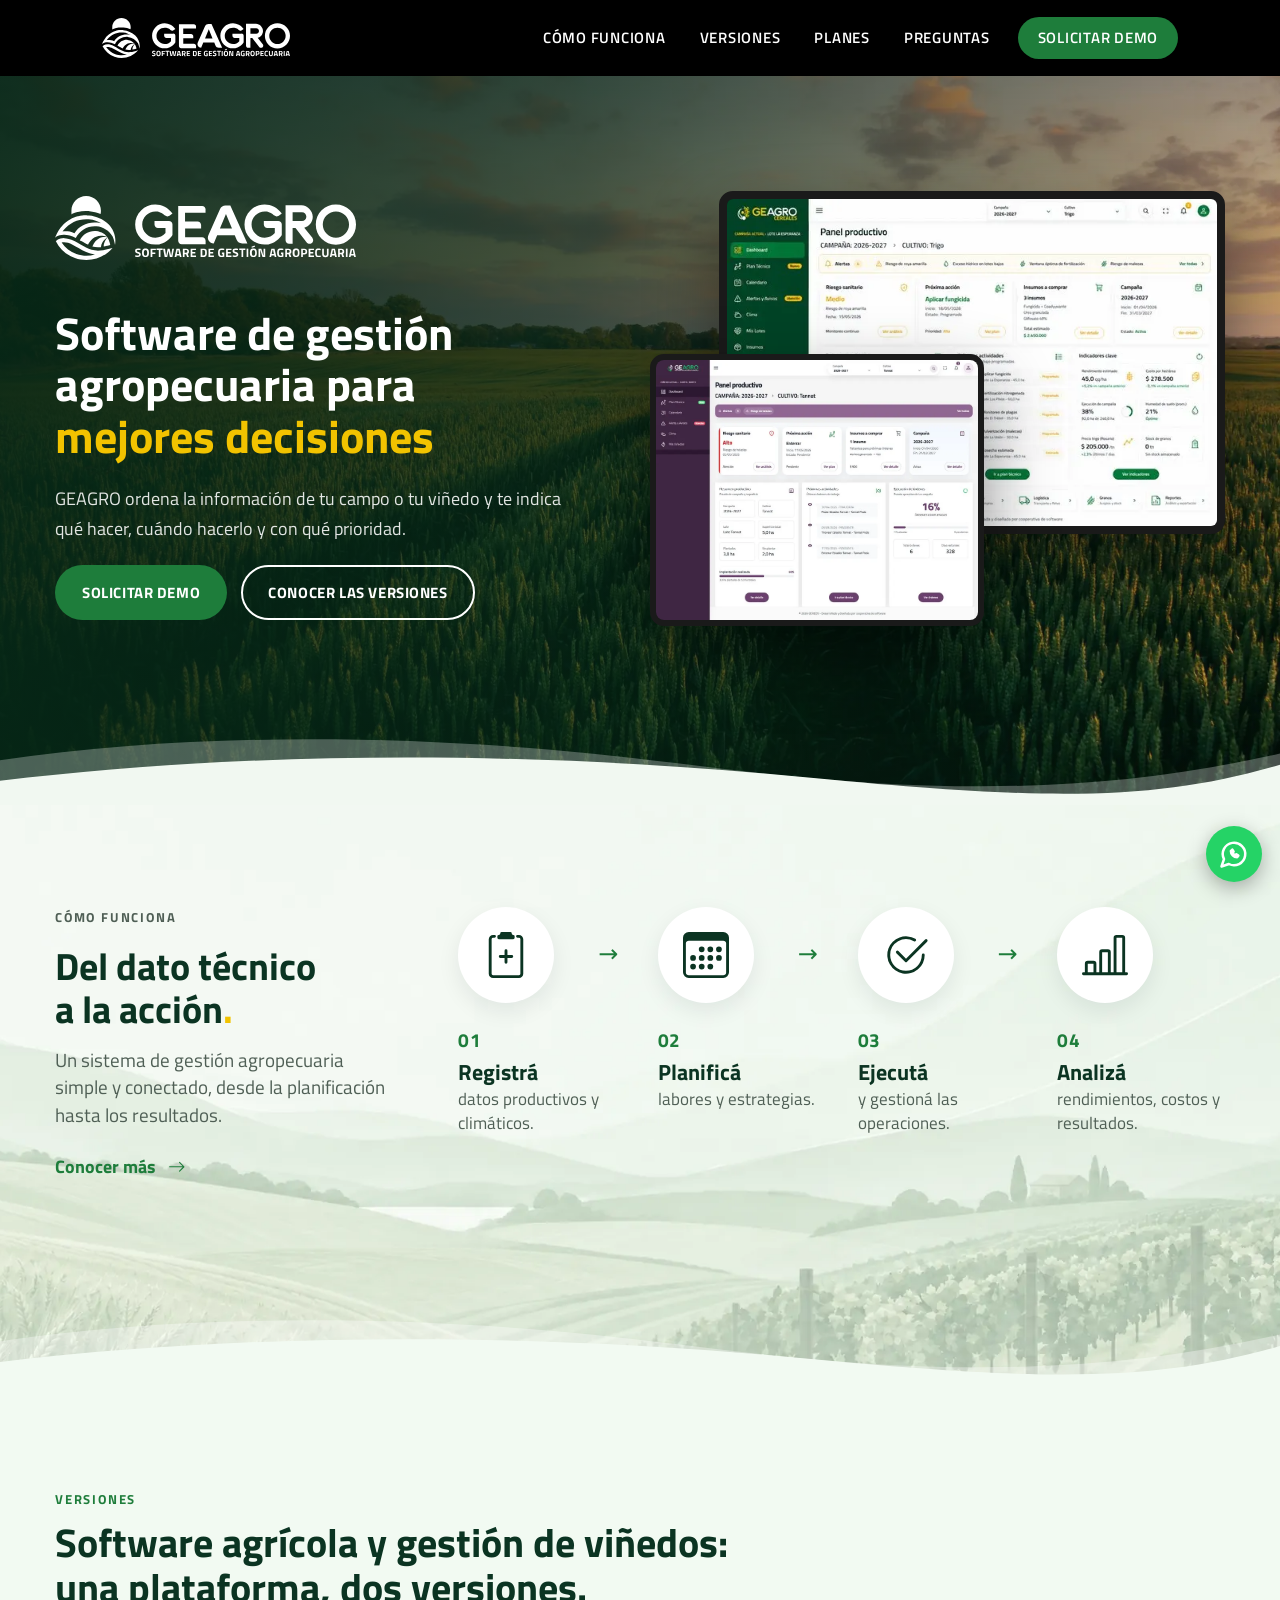
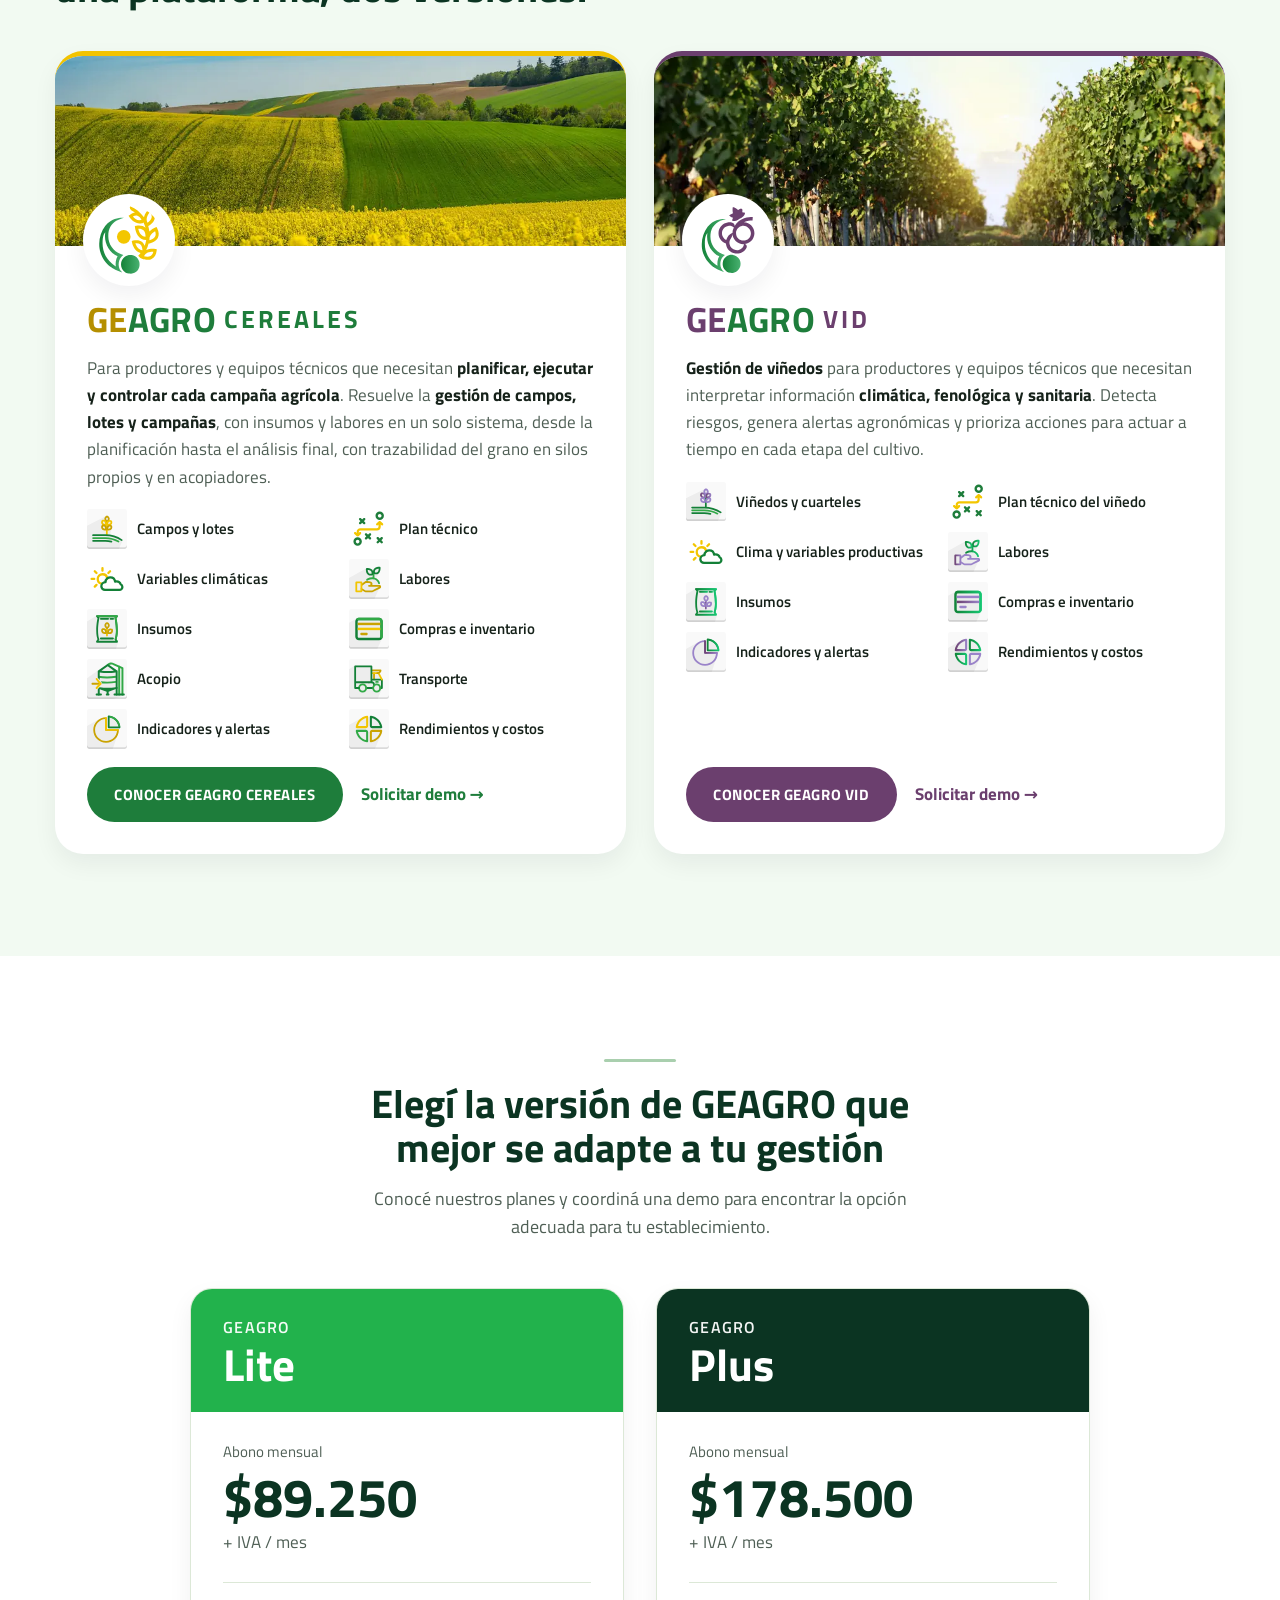
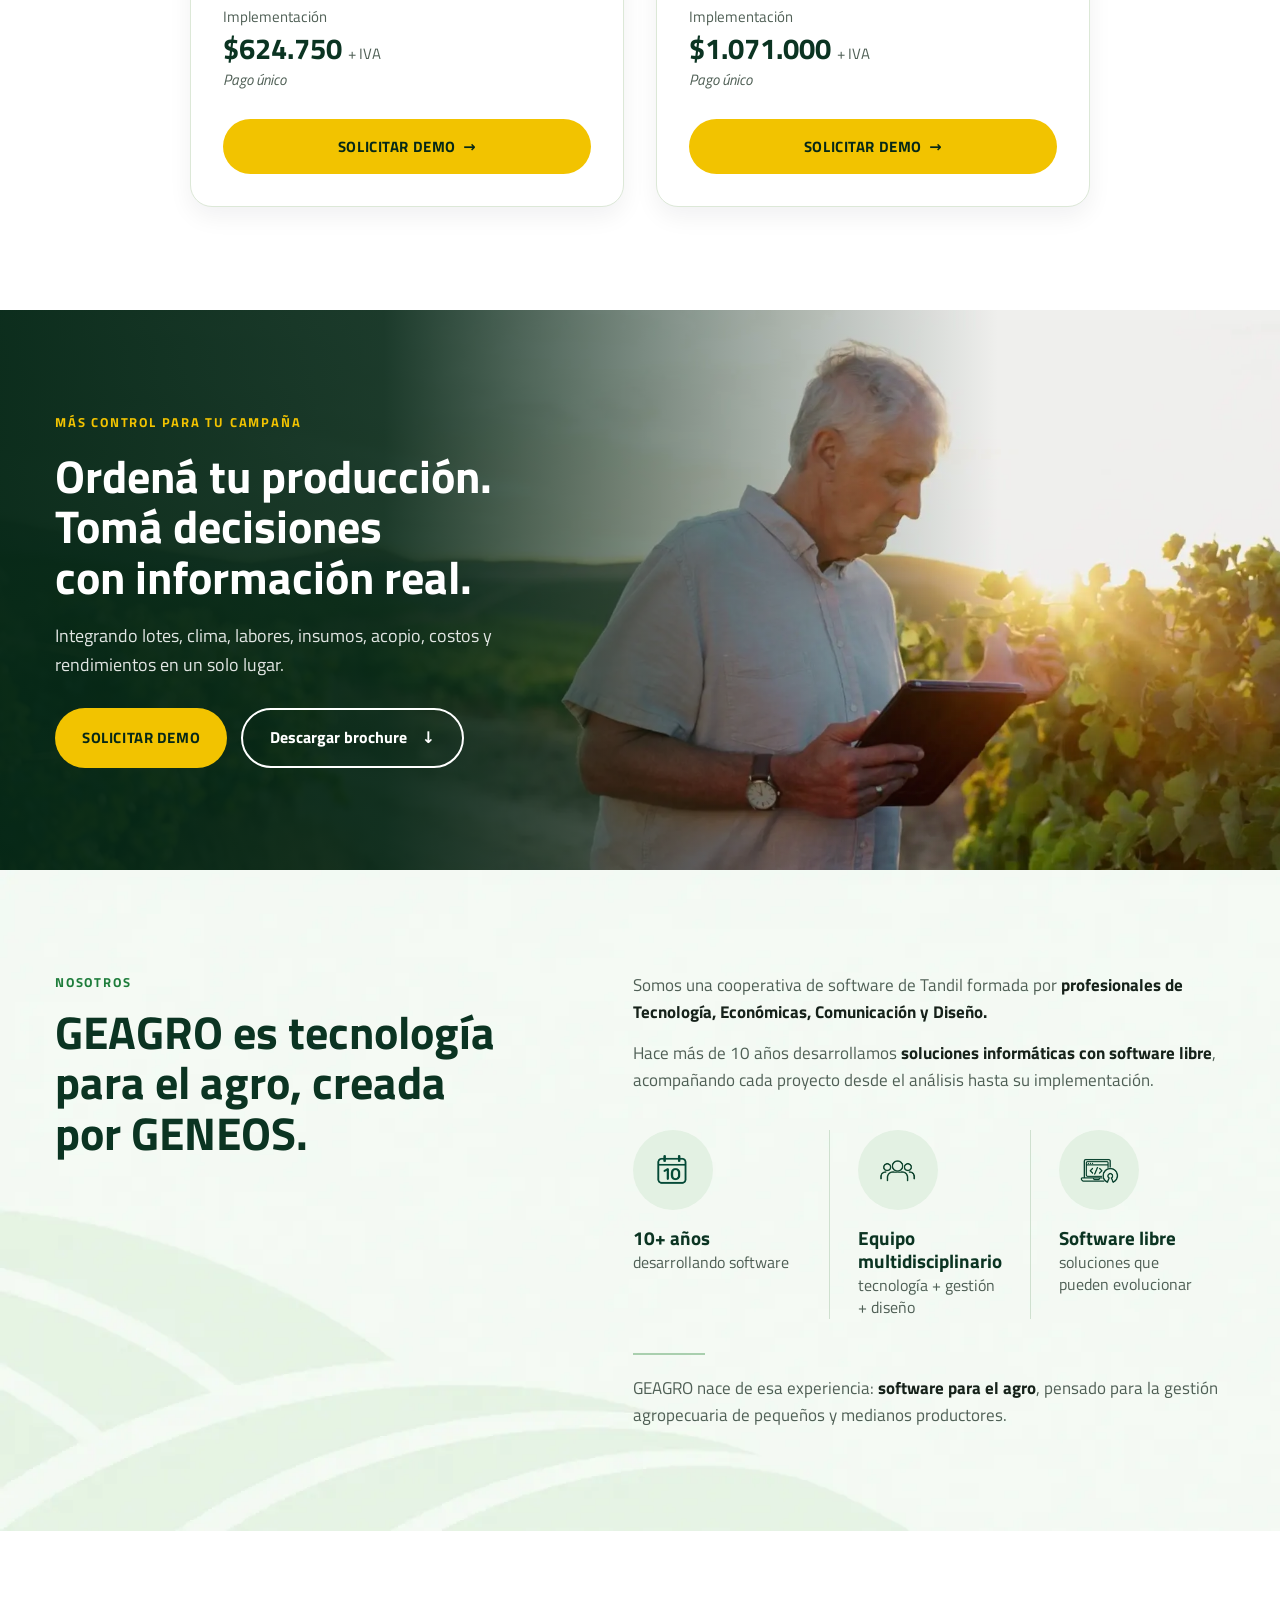
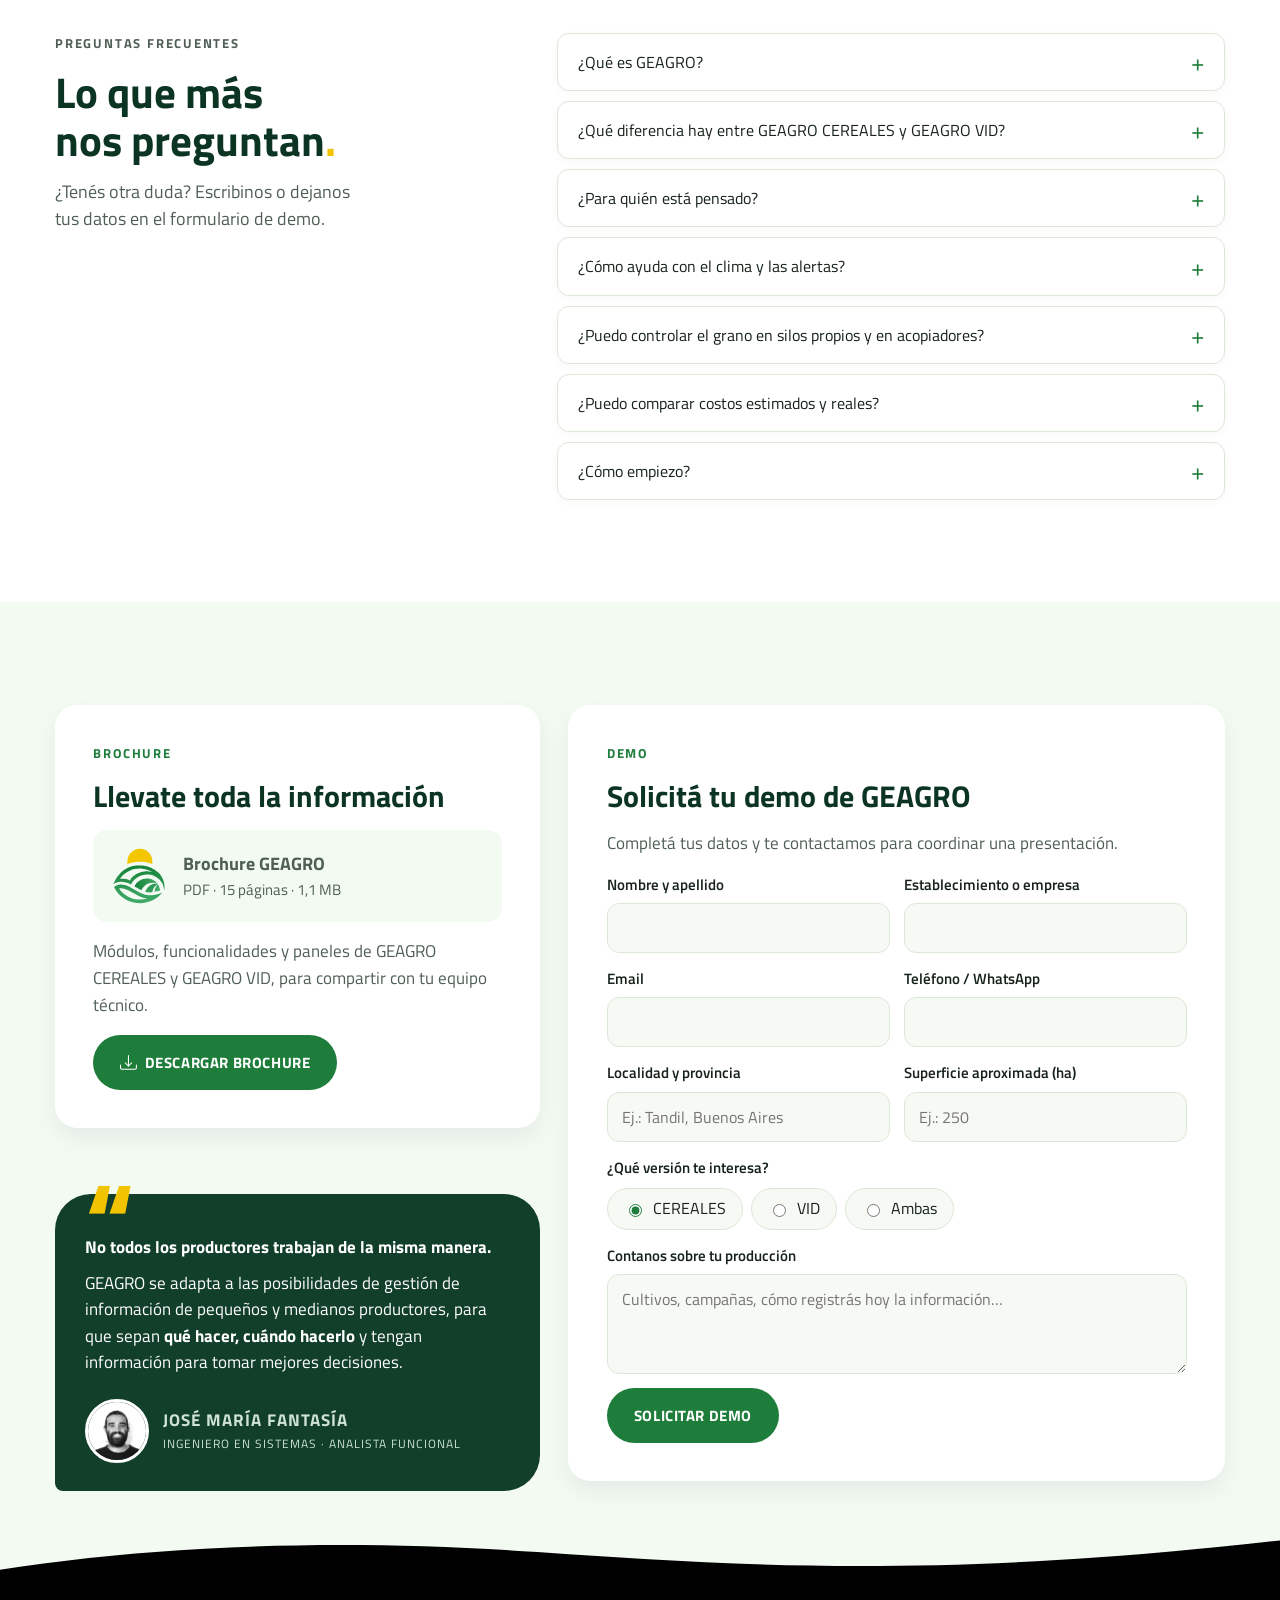
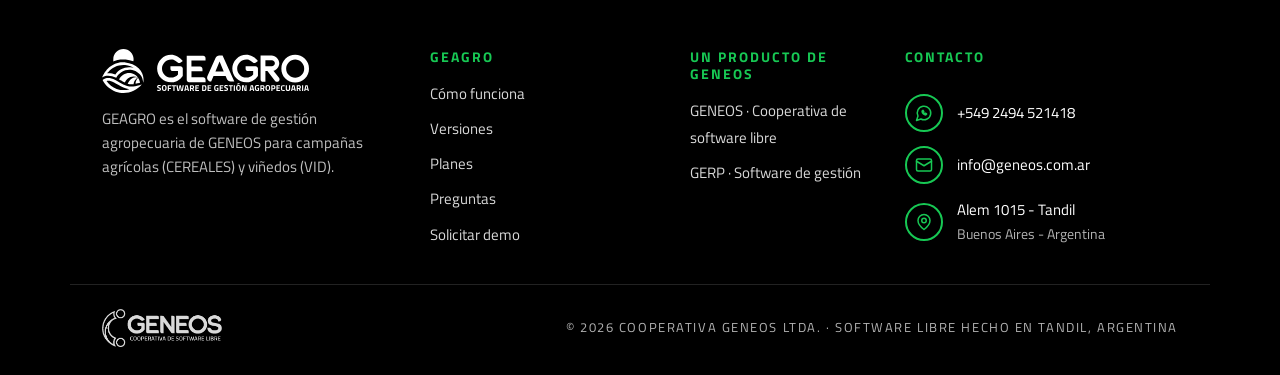
==== index.html @ e73ab8d6 "Sitio comercial independiente de GEAGRO, a partir de la landing de GENEOS Co-Authored-By: Claude Opu" ====
<!doctype html>
<html lang="es-AR">
<head>
  <meta charset="utf-8">
  <meta name="viewport" content="width=device-width, initial-scale=1">
  <title>GEAGRO | Software de gestión agropecuaria: cereales y viñedos</title>
  <meta name="description" content="GEAGRO, software de gestión agropecuaria: campañas, lotes, clima, insumos y acopio con GEAGRO CEREALES, y gestión de viñedos con GEAGRO VID. Planes y demo.">
  <meta name="robots" content="index, follow, max-image-preview:large">
<link rel="canonical" href="https://geagro.ar/">  <meta property="og:type" content="website">
  <meta property="og:locale" content="es_AR">
  <meta property="og:site_name" content="GEAGRO">
  <meta property="og:title" content="GEAGRO | Software de gestión agropecuaria: cereales y viñedos">
  <meta property="og:description" content="GEAGRO, software de gestión agropecuaria: campañas, lotes, clima, insumos y acopio con GEAGRO CEREALES, y gestión de viñedos con GEAGRO VID. Planes y demo.">
<meta property="og:url" content="https://geagro.ar/">  <meta property="og:image" content="https://geagro.ar/assets/img/og/geagro.jpg">
  <meta property="og:image:width" content="1200">
  <meta property="og:image:height" content="630">
  <meta name="twitter:card" content="summary_large_image">
  <meta name="twitter:title" content="GEAGRO | Software de gestión agropecuaria: cereales y viñedos">
  <meta name="twitter:description" content="GEAGRO, software de gestión agropecuaria: campañas, lotes, clima, insumos y acopio con GEAGRO CEREALES, y gestión de viñedos con GEAGRO VID. Planes y demo.">
  <meta name="twitter:image" content="https://geagro.ar/assets/img/og/geagro.jpg">
  <meta name="theme-color" content="#0b3422">
  <link rel="icon" href="assets/GEAGRO.svg" type="image/svg+xml">
  <link rel="preconnect" href="https://fonts.googleapis.com">
  <link rel="preconnect" href="https://fonts.gstatic.com" crossorigin>
  <link rel="preload" as="style" href="https://fonts.googleapis.com/css2?family=Titillium+Web:ital,wght@0,300;0,400;0,600;0,700;1,400&amp;display=swap">
  <link rel="stylesheet" href="https://fonts.googleapis.com/css2?family=Titillium+Web:ital,wght@0,300;0,400;0,600;0,700;1,400&amp;display=swap" media="print" onload="this.media='all'">
  <noscript><link rel="stylesheet" href="https://fonts.googleapis.com/css2?family=Titillium+Web:ital,wght@0,300;0,400;0,600;0,700;1,400&amp;display=swap"></noscript>
<link rel="preload" as="image" type="image/webp" href="assets/geagro-landing/images/shared/hero-1920.webp" media="(min-width: 901px)" fetchpriority="high">
<link rel="preload" as="image" type="image/webp" href="assets/geagro-landing/images/shared/hero-900.webp" media="(max-width: 900px)" fetchpriority="high">
  <link rel="stylesheet" href="assets/css/styles.css">
  <link rel="stylesheet" href="assets/css/site.css">
<link rel="stylesheet" href="assets/css/product.css">  <script type="application/ld+json">{
 "@context": "https://schema.org",
 "@graph": [
  {
   "@type": "Organization",
   "@id": "https://geagro.ar/#organizacion",
   "name": "GENEOS",
   "legalName": "Cooperativa de Trabajo GENEOS Ltda.",
   "url": "https://geneos.coop.ar/",
   "email": "info@geneos.com.ar",
   "telephone": "+54 9 249 452-1418",
   "address": {
    "@type": "PostalAddress",
    "streetAddress": "Alem 1015",
    "addressLocality": "Tandil",
    "addressRegion": "Buenos Aires",
    "postalCode": "B7000",
    "addressCountry": "AR"
   }
  },
  {
   "@type": "WebPage",
   "@id": "https://geagro.ar/#pagina",
   "url": "https://geagro.ar/",
   "name": "GEAGRO | Software de gestión agropecuaria: cereales y viñedos",
   "description": "GEAGRO, software de gestión agropecuaria: campañas, lotes, clima, insumos y acopio con GEAGRO CEREALES, y gestión de viñedos con GEAGRO VID. Planes y demo.",
   "inLanguage": "es-AR",
   "publisher": {
    "@id": "https://geagro.ar/#organizacion"
   },
   "primaryImageOfPage": "https://geagro.ar/assets/img/og/geagro.jpg"
  }
 ]
}</script>
<script type="application/ld+json">{
 "@context": "https://schema.org",
 "@type": "FAQPage",
 "mainEntity": [
  {
   "@type": "Question",
   "name": "¿Qué es GEAGRO?",
   "acceptedAnswer": {
    "@type": "Answer",
    "text": "Es un software de gestión agropecuaria desarrollado por la Cooperativa GENEOS. Centraliza la información productiva, climática y económica de tu establecimiento y la transforma en alertas, órdenes de trabajo e indicadores para decidir a tiempo."
   }
  },
  {
   "@type": "Question",
   "name": "¿Qué diferencia hay entre GEAGRO CEREALES y GEAGRO VID?",
   "acceptedAnswer": {
    "@type": "Answer",
    "text": "GEAGRO CEREALES está pensada para la gestión agrícola de campañas: lotes, insumos, labores, costos, transporte y acopio de granos. VID está especializada en viñedos: integra datos climáticos, estado fenológico y riesgos sanitarios para anticipar problemas y priorizar acciones."
   }
  },
  {
   "@type": "Question",
   "name": "¿Para quién está pensado?",
   "acceptedAnswer": {
    "@type": "Answer",
    "text": "Para pequeños y medianos productores y para los equipos técnicos que los acompañan. GEAGRO se adapta a la forma en que cada productor gestiona hoy su información."
   }
  },
  {
   "@type": "Question",
   "name": "¿Cómo ayuda con el clima y las alertas?",
   "acceptedAnswer": {
    "@type": "Answer",
    "text": "Registra variables como lluvias, temperatura, humedad y vientos. Con esos datos detecta condiciones críticas y riesgos sanitarios, genera alertas y te sugiere la próxima acción según cada situación."
   }
  },
  {
   "@type": "Question",
   "name": "¿Puedo controlar el grano en silos propios y en acopiadores?",
   "acceptedAnswer": {
    "@type": "Answer",
    "text": "Sí, con GEAGRO CEREALES. En acopio propio gestionás silos, stock por especie y campaña, ingresos, salidas, transferencias y calidad del grano. En acopio en terceros registrás acopiadores, certificados de depósito, servicios realizados y retiros."
   }
  },
  {
   "@type": "Question",
   "name": "¿Puedo comparar costos estimados y reales?",
   "acceptedAnswer": {
    "@type": "Answer",
    "text": "Sí. Analizás costos por lote, comparás inversión estimada contra real e insumos necesarios contra comprados, y evaluás el rendimiento de cada campaña para mejorar la siguiente."
   }
  },
  {
   "@type": "Question",
   "name": "¿Cómo empiezo?",
   "acceptedAnswer": {
    "@type": "Answer",
    "text": "Solicitá una demo con el formulario de esta página o por WhatsApp. Te contactamos para conocer tu producción y mostrarte la versión que mejor se ajusta."
   }
  }
 ]
}</script>
<script type="application/ld+json">{
 "@context": "https://schema.org",
 "@type": "SoftwareApplication",
 "name": "GEAGRO",
 "alternateName": [
  "GEAGRO CEREALES",
  "GEAGRO VID"
 ],
 "applicationCategory": "BusinessApplication",
 "applicationSubCategory": "Software de gestión agropecuaria",
 "operatingSystem": "Web",
 "description": "GEAGRO, software de gestión agropecuaria: campañas, lotes, clima, insumos y acopio con GEAGRO CEREALES, y gestión de viñedos con GEAGRO VID. Planes y demo.",
 "url": "https://geagro.ar/",
 "image": "https://geagro.ar/assets/img/geagro/geagro-hero.webp",
 "publisher": {
  "@id": "https://geagro.ar/#organizacion"
 },
 "featureList": [
  "Campos, lotes y cuarteles",
  "Plan técnico",
  "Variables climáticas",
  "Alertas agronómicas",
  "Labores y órdenes de trabajo",
  "Insumos, compras e inventario",
  "Acopio propio y en terceros",
  "Transporte",
  "Rendimientos y costos"
 ],
 "offers": [
  {
   "@type": "Offer",
   "name": "GEAGRO Lite",
   "price": 89250,
   "priceCurrency": "ARS",
   "priceSpecification": {
    "@type": "UnitPriceSpecification",
    "price": 89250,
    "priceCurrency": "ARS",
    "unitText": "mes",
    "valueAddedTaxIncluded": false
   },
   "url": "https://geagro.ar/#planes"
  },
  {
   "@type": "Offer",
   "name": "GEAGRO Plus",
   "price": 178500,
   "priceCurrency": "ARS",
   "priceSpecification": {
    "@type": "UnitPriceSpecification",
    "price": 178500,
    "priceCurrency": "ARS",
    "unitText": "mes",
    "valueAddedTaxIncluded": false
   },
   "url": "https://geagro.ar/#planes"
  }
 ]
}</script>
</head>
<body class="standalone pp-theme-geagro page-geagro page-product">
  <a class="skip-link" href="#contenido">Saltar al contenido</a>
  <header class="site-header">
    <div class="container header-inner">
      <a class="brand" href="#contenido"><img src="assets/img/geagro/logo-geagro-white.svg" alt="GEAGRO" width="300" height="64" style="height:40px;width:auto"></a>
      <button class="nav-toggle" aria-expanded="false" aria-controls="menu" aria-label="Abrir menú"><svg class="icon" aria-hidden="true" focusable="false" viewBox="0 0 24 24" fill="none" stroke="currentColor" stroke-width="2" stroke-linecap="round" stroke-linejoin="round"><path d="M3 6h18M3 12h18M3 18h18"/></svg>
</button>
      <nav class="site-nav" id="menu" aria-label="Navegación principal">
        <ul>
<li><a href="#como-funciona">Cómo funciona</a></li><li><a href="#versiones">Versiones</a></li><li><a href="#planes">Planes</a></li><li><a href="#faq">Preguntas</a></li>          <li class="nav-cta"><a href="#demo">Solicitar demo</a></li>
        </ul>
      </nav>
    </div>
  </header>
  <main id="contenido">
<div class="pp pp-theme-geagro">

<section class="pp-hero pp-wave" style="--pp-hero-img: url('../geagro-landing/images/shared/hero-1920.webp'); --pp-hero-img-sm: url('../geagro-landing/images/shared/hero-900.webp');   --pp-wave-next: #f1f8f1;">
  <div class="pp-container pp-hero-grid">
    <div class="pp-hero-copy">
<img class="pp-hero-logo" src="assets/img/geagro/logo-geagro-white.svg" alt="GEAGRO, software de gestión agropecuaria" width="300" height="64">      <h1><span>Software de gestión</span> <span>agropecuaria para</span> <span class="pp-hl">mejores decisiones</span></h1>
<p class="pp-hero-lead">GEAGRO ordena la información de tu campo o tu viñedo y te indica qué hacer, cuándo hacerlo y con qué prioridad.</p>      <div class="pp-hero-actions"><a class="pp-btn pp-btn-primary " href="#demo">Solicitar demo</a><a class="pp-btn pp-btn-outline-light " href="#versiones">Conocer las versiones</a></div>
    </div>
    <div class="pp-hero-media has-sm">
      <div class="pp-monitor"><picture><source srcset="assets/geagro-landing/images/cereales/panel-campo.webp" type="image/webp"><img src="assets/geagro-landing/images/cereales/panel-campo.jpg" alt="Panel de GEAGRO CEREALES, software agrícola para la gestión de campos y campañas" width="615" height="410" fetchpriority="high"></picture></div>
      <div class="pp-monitor pp-monitor-sm"><picture><source srcset="assets/geagro-landing/images/vid/panel-vid.webp" type="image/webp"><img src="assets/geagro-landing/images/vid/panel-vid.jpg" alt="Panel de GEAGRO VID, software de gestión de viñedos con alertas de clima y sanidad" width="864" height="699" decoding="async"></picture></div>
    </div>
  </div>
</section>

<section class="pp-section pp-steps pp-wave" id="como-funciona" style="--pp-steps-img: url('../geagro-landing/images/backgrounds/bg-como-funciona.webp'); --pp-wave-next: #f2faf2; --pp-wave-back: .35;">
  <div class="pp-container pp-steps-grid">
    <div class="pp-steps-head">
      <p class="pp-eyebrow pp-eyebrow-2">Cómo funciona</p>
      <h2>Del dato técnico a la acción<span class="pp-dot">.</span></h2>
      <p class="pp-steps-lead">Un sistema de gestión agropecuaria simple y conectado, desde la planificación hasta los resultados.</p>
<a href="#versiones" class="pp-more">Conocer más <svg class="icon bi" aria-hidden="true" focusable="false" xmlns="http://www.w3.org/2000/svg" fill="currentColor" viewBox="0 0 16 16">
  <path fill-rule="evenodd" d="M1 8a.5.5 0 0 1 .5-.5h11.793l-3.147-3.146a.5.5 0 0 1 .708-.708l4 4a.5.5 0 0 1 0 .708l-4 4a.5.5 0 0 1-.708-.708L13.293 8.5H1.5A.5.5 0 0 1 1 8"/>
</svg>
</a>    </div>
    <ol class="pp-steps-list">
      <li>
        <span class="pp-steps-ico"><svg class="icon bi" aria-hidden="true" focusable="false" xmlns="http://www.w3.org/2000/svg" fill="currentColor" viewBox="0 0 16 16">
  <path d="M9.5 0a.5.5 0 0 1 .5.5.5.5 0 0 0 .5.5.5.5 0 0 1 .5.5V2a.5.5 0 0 1-.5.5h-5A.5.5 0 0 1 5 2v-.5a.5.5 0 0 1 .5-.5.5.5 0 0 0 .5-.5.5.5 0 0 1 .5-.5z"/>
  <path d="M3 2.5a.5.5 0 0 1 .5-.5H4a.5.5 0 0 0 0-1h-.5A1.5 1.5 0 0 0 2 2.5v12A1.5 1.5 0 0 0 3.5 16h9a1.5 1.5 0 0 0 1.5-1.5v-12A1.5 1.5 0 0 0 12.5 1H12a.5.5 0 0 0 0 1h.5a.5.5 0 0 1 .5.5v12a.5.5 0 0 1-.5.5h-9a.5.5 0 0 1-.5-.5z"/>
  <path d="M8.5 6.5a.5.5 0 0 0-1 0V8H6a.5.5 0 0 0 0 1h1.5v1.5a.5.5 0 0 0 1 0V9H10a.5.5 0 0 0 0-1H8.5z"/>
</svg>
</span>
        <span class="pp-steps-num">01</span>
        <h3>Registrá</h3>
        <p>datos productivos y climáticos.</p>
      </li>
      <li>
        <span class="pp-steps-ico"><svg class="icon bi" aria-hidden="true" focusable="false" xmlns="http://www.w3.org/2000/svg" fill="currentColor" viewBox="0 0 16 16">
  <path d="M14 0H2a2 2 0 0 0-2 2v12a2 2 0 0 0 2 2h12a2 2 0 0 0 2-2V2a2 2 0 0 0-2-2M1 3.857C1 3.384 1.448 3 2 3h12c.552 0 1 .384 1 .857v10.286c0 .473-.448.857-1 .857H2c-.552 0-1-.384-1-.857z"/>
  <path d="M6.5 7a1 1 0 1 0 0-2 1 1 0 0 0 0 2m3 0a1 1 0 1 0 0-2 1 1 0 0 0 0 2m3 0a1 1 0 1 0 0-2 1 1 0 0 0 0 2m-9 3a1 1 0 1 0 0-2 1 1 0 0 0 0 2m3 0a1 1 0 1 0 0-2 1 1 0 0 0 0 2m3 0a1 1 0 1 0 0-2 1 1 0 0 0 0 2m3 0a1 1 0 1 0 0-2 1 1 0 0 0 0 2m-9 3a1 1 0 1 0 0-2 1 1 0 0 0 0 2m3 0a1 1 0 1 0 0-2 1 1 0 0 0 0 2m3 0a1 1 0 1 0 0-2 1 1 0 0 0 0 2"/>
</svg>
</span>
        <span class="pp-steps-num">02</span>
        <h3>Planificá</h3>
        <p>labores y estrategias.</p>
      </li>
      <li>
        <span class="pp-steps-ico"><svg class="icon bi" aria-hidden="true" focusable="false" xmlns="http://www.w3.org/2000/svg" fill="currentColor" viewBox="0 0 16 16">
  <path d="M2.5 8a5.5 5.5 0 0 1 8.25-4.764.5.5 0 0 0 .5-.866A6.5 6.5 0 1 0 14.5 8a.5.5 0 0 0-1 0 5.5 5.5 0 1 1-11 0"/>
  <path d="M15.354 3.354a.5.5 0 0 0-.708-.708L8 9.293 5.354 6.646a.5.5 0 1 0-.708.708l3 3a.5.5 0 0 0 .708 0z"/>
</svg>
</span>
        <span class="pp-steps-num">03</span>
        <h3>Ejecutá</h3>
        <p>y gestioná las operaciones.</p>
      </li>
      <li>
        <span class="pp-steps-ico"><svg class="icon bi" aria-hidden="true" focusable="false" xmlns="http://www.w3.org/2000/svg" fill="currentColor" viewBox="0 0 16 16">
  <path d="M11 2a1 1 0 0 1 1-1h2a1 1 0 0 1 1 1v12h.5a.5.5 0 0 1 0 1H.5a.5.5 0 0 1 0-1H1v-3a1 1 0 0 1 1-1h2a1 1 0 0 1 1 1v3h1V7a1 1 0 0 1 1-1h2a1 1 0 0 1 1 1v7h1zm1 12h2V2h-2zm-3 0V7H7v7zm-5 0v-3H2v3z"/>
</svg>
</span>
        <span class="pp-steps-num">04</span>
        <h3>Analizá</h3>
        <p>rendimientos, costos y resultados.</p>
      </li>
    </ol>
  </div>
</section>

<section class="pp-section pp-soft" id="versiones">
  <div class="pp-container">
    <div class="pp-versions-head">
      <p class="pp-eyebrow">Versiones</p>
      <h2>Software agrícola y gestión de viñedos: una plataforma, dos versiones.</h2>
    </div>
    <div class="pp-versions-grid">
      <article class="pp-version" id="campo" style="--pp-v-color: #f2c300; --pp-v-btn: #1e7d3b; --pp-v-link: #1e7d3b; --pp-v-img: url('../geagro-landing/images/cereales/campo-bg-900.webp');">
        <div class="pp-version-cover">
          <img src="assets/geagro-landing/icons/brand/isologo-campo.svg" alt="" loading="lazy" decoding="async" width="64" height="64" class="pp-version-iso">
        </div>
        <div class="pp-version-body">
          <h3 class="pp-wm">GE<em>AGRO</em> <b>CEREALES</b></h3>
          <p>Para productores y equipos técnicos que necesitan <strong>planificar, ejecutar y controlar cada campaña agrícola</strong>. Resuelve la <strong>gestión de campos, lotes y campañas</strong>, con insumos y labores en un solo sistema, desde la planificación hasta el análisis final, con trazabilidad del grano en silos propios y en acopiadores.</p>
          <ul class="pp-version-feats">
<li><img src="assets/geagro-landing/icons/cereales/campo-campo.svg" alt="" loading="lazy" decoding="async" width="64" height="64">Campos y lotes</li><li><img src="assets/geagro-landing/icons/shared/plan-tecnico.svg" alt="" loading="lazy" decoding="async" width="64" height="64">Plan técnico</li><li><img src="assets/geagro-landing/icons/shared/clima.svg" alt="" loading="lazy" decoding="async" width="64" height="64">Variables climáticas</li><li><img src="assets/geagro-landing/icons/cereales/campo-operaciones.svg" alt="" loading="lazy" decoding="async" width="64" height="64">Labores</li><li><img src="assets/geagro-landing/icons/cereales/campo-insumos.svg" alt="" loading="lazy" decoding="async" width="64" height="64">Insumos</li><li><img src="assets/geagro-landing/icons/cereales/campo-compras.svg" alt="" loading="lazy" decoding="async" width="64" height="64">Compras e inventario</li><li><img src="assets/geagro-landing/icons/cereales/campo-acopio.svg" alt="" loading="lazy" decoding="async" width="64" height="64">Acopio</li><li><img src="assets/geagro-landing/icons/cereales/campo-transporte.svg" alt="" loading="lazy" decoding="async" width="64" height="64">Transporte</li><li><img src="assets/geagro-landing/icons/cereales/campo-graficos.svg" alt="" loading="lazy" decoding="async" width="64" height="64">Indicadores y alertas</li><li><img src="assets/geagro-landing/icons/cereales/campo-control.svg" alt="" loading="lazy" decoding="async" width="64" height="64">Rendimientos y costos</li>          </ul>
          <div class="pp-version-actions"><a class="pp-btn pp-btn-primary " href="https://geagro.ar/cereales/" target="_blank" rel="noopener">Conocer GEAGRO CEREALES</a><a href="#demo" class="pp-version-demo" data-version="campo">Solicitar demo →</a></div>
        </div>
      </article>
      <article class="pp-version" id="vid" style="--pp-v-color: #6b3f6e; --pp-v-btn: #6b3f6e; --pp-v-link: #6b3f6e; --pp-v-img: url('../geagro-landing/images/vid/vid-bg-900.webp'); --pp-wm: #6b3f6e; --pp-wm-b: #6b3f6e;">
        <div class="pp-version-cover">
          <img src="assets/geagro-landing/icons/brand/isologo-vid.svg" alt="" loading="lazy" decoding="async" width="64" height="64" class="pp-version-iso">
        </div>
        <div class="pp-version-body">
          <h3 class="pp-wm">GE<em>AGRO</em> <b>VID</b></h3>
          <p><strong>Gestión de viñedos</strong> para productores y equipos técnicos que necesitan interpretar información <strong>climática, fenológica y sanitaria</strong>. Detecta riesgos, genera alertas agronómicas y prioriza acciones para actuar a tiempo en cada etapa del cultivo.</p>
          <ul class="pp-version-feats">
<li><img src="assets/geagro-landing/icons/vid/vid-campo.svg" alt="" loading="lazy" decoding="async" width="64" height="64">Viñedos y cuarteles</li><li><img src="assets/geagro-landing/icons/shared/plan-tecnico.svg" alt="" loading="lazy" decoding="async" width="64" height="64">Plan técnico del viñedo</li><li><img src="assets/geagro-landing/icons/shared/clima.svg" alt="" loading="lazy" decoding="async" width="64" height="64">Clima y variables productivas</li><li><img src="assets/geagro-landing/icons/vid/vid-operaciones.svg" alt="" loading="lazy" decoding="async" width="64" height="64">Labores</li><li><img src="assets/geagro-landing/icons/vid/vid-insumos.svg" alt="" loading="lazy" decoding="async" width="64" height="64">Insumos</li><li><img src="assets/geagro-landing/icons/vid/vid-compras.svg" alt="" loading="lazy" decoding="async" width="64" height="64">Compras e inventario</li><li><img src="assets/geagro-landing/icons/vid/vid-graficos.svg" alt="" loading="lazy" decoding="async" width="64" height="64">Indicadores y alertas</li><li><img src="assets/geagro-landing/icons/vid/vid-control.svg" alt="" loading="lazy" decoding="async" width="64" height="64">Rendimientos y costos</li>          </ul>
          <div class="pp-version-actions"><a class="pp-btn pp-btn-primary " href="https://geagro.ar/vid/" target="_blank" rel="noopener">Conocer GEAGRO VID</a><a href="#demo" class="pp-version-demo" data-version="vid">Solicitar demo →</a></div>
        </div>
      </article>
    </div>
  </div>
</section>

<section class="pp-section pp-white" id="planes" aria-labelledby="planes-title">
  <div class="pp-container">
    <header class="pp-head">
      <h2 id="planes-title">Elegí la versión de GEAGRO que mejor se adapte a tu gestión</h2>
<p>Conocé nuestros planes y coordiná una demo para encontrar la opción adecuada para tu establecimiento.</p>    </header>
    <div class="pp-plans-grid pp-plans-2">
      <article class="pp-plan" style="--pp-plan-color: #22b24c">
        <header class="pp-plan-head">
<p class="pp-plan-brand">GEAGRO</p>          <h3 class="pp-plan-name">Lite</h3>
        </header>
        <div class="pp-plan-body">
          <p class="pp-plan-label">Abono mensual</p>
          <p class="pp-plan-price">$89.250</p>
          <p class="pp-plan-tax">+ IVA / mes</p>
          <hr class="pp-plan-sep">
          <p class="pp-plan-label">Implementación</p>
          <p class="pp-plan-impl"><span class="pp-plan-impl-amount">$624.750</span> <span class="pp-plan-impl-tax">+ IVA</span></p>
<p class="pp-plan-once">Pago único</p>          <a class="pp-btn pp-btn-accent pp-plan-cta" href="#demo">Solicitar demo <span aria-hidden="true">→</span></a>
        </div>
      </article>
      <article class="pp-plan" style="--pp-plan-color: #0b3422">
        <header class="pp-plan-head">
<p class="pp-plan-brand">GEAGRO</p>          <h3 class="pp-plan-name">Plus</h3>
        </header>
        <div class="pp-plan-body">
          <p class="pp-plan-label">Abono mensual</p>
          <p class="pp-plan-price">$178.500</p>
          <p class="pp-plan-tax">+ IVA / mes</p>
          <hr class="pp-plan-sep">
          <p class="pp-plan-label">Implementación</p>
          <p class="pp-plan-impl"><span class="pp-plan-impl-amount">$1.071.000</span> <span class="pp-plan-impl-tax">+ IVA</span></p>
<p class="pp-plan-once">Pago único</p>          <a class="pp-btn pp-btn-accent pp-plan-cta" href="#demo">Solicitar demo <span aria-hidden="true">→</span></a>
        </div>
      </article>
    </div>
  </div>
</section>

<section class="pp-cta" style="--pp-cta-img: url('../geagro-landing/images/shared/cta-productor.webp');">
  <div class="pp-container">
    <div class="pp-cta-copy">
      <p class="pp-eyebrow pp-eyebrow-light">Más control para tu campaña</p>
      <h2><span>Ordená tu producción.</span> <span>Tomá decisiones</span> <span>con información real.</span></h2>
      <p>Integrando lotes, clima, labores, insumos, acopio, costos y rendimientos en un solo lugar.</p>
      <div class="pp-cta-actions"><a class="pp-btn pp-btn-accent " href="#demo">Solicitar demo</a><a class="pp-btn-ghost-light " href="assets/descargas/brochure-geagro-software-de-gestion-agropecuaria.pdf" download="brochure-geagro-software-de-gestion-agropecuaria.pdf">Descargar brochure <span aria-hidden="true">↓</span></a></div>
    </div>
  </div>
</section>

<section class="pp-section pp-about" id="nosotros" style="--pp-about-img: url('../geagro-landing/images/backgrounds/bg-geneos.webp'); --pp-about-color: #f3f9f3;">
  <div class="pp-container pp-about-grid">
    <div class="pp-about-head">
      <p class="pp-eyebrow">Nosotros</p>
      <h2>GEAGRO es tecnología para el agro, creada por GENEOS.</h2>
    </div>
    <div class="pp-about-copy">
<p>Somos una cooperativa de software de Tandil formada por <strong>profesionales de Tecnología, Económicas, Comunicación y Diseño.</strong></p><p>Hace más de 10 años desarrollamos <strong>soluciones informáticas con software libre</strong>, acompañando cada proyecto desde el análisis hasta su implementación.</p>      <ul class="pp-about-stats pp-about-stats-3">
        <li>
          <span class="pp-about-ico"><img src="assets/geagro-landing/icons/nosotros/10-anios.png" alt="" loading="lazy" decoding="async" width="80" height="80"></span>
          <h3>10+ años</h3>
          <p>desarrollando software</p>
        </li>
        <li>
          <span class="pp-about-ico"><img src="assets/geagro-landing/icons/nosotros/equipo.png" alt="" loading="lazy" decoding="async" width="80" height="80"></span>
          <h3>Equipo multidisciplinario</h3>
          <p>tecnología + gestión + diseño</p>
        </li>
        <li>
          <span class="pp-about-ico"><img src="assets/geagro-landing/icons/nosotros/software-libre.png" alt="" loading="lazy" decoding="async" width="80" height="80"></span>
          <h3>Software libre</h3>
          <p>soluciones que pueden evolucionar</p>
        </li>
      </ul>
<p class="pp-about-close">GEAGRO nace de esa experiencia: <strong>software para el agro</strong>, pensado para la gestión agropecuaria de pequeños y medianos productores.</p>    </div>
  </div>
</section>

<section class="pp-section pp-faq-section" id="faq">
  <div class="pp-container pp-faq">
    <div class="pp-faq-head">
      <p class="pp-eyebrow pp-eyebrow-2">Preguntas frecuentes</p>
      <h2>Lo que más nos preguntan<span class="pp-dot">.</span></h2>
<p>¿Tenés otra duda? Escribinos o dejanos tus datos en el formulario de demo.</p>    </div>
    <div class="pp-faq-list">
      <details name="faq">
        <summary>¿Qué es GEAGRO?</summary>
        <div class="pp-faq-answer"><p>Es un software de gestión agropecuaria desarrollado por la Cooperativa GENEOS. Centraliza la información productiva, climática y económica de tu establecimiento y la transforma en alertas, órdenes de trabajo e indicadores para decidir a tiempo.</p></div>
      </details>
      <details name="faq">
        <summary>¿Qué diferencia hay entre GEAGRO CEREALES y GEAGRO VID?</summary>
        <div class="pp-faq-answer"><p>GEAGRO CEREALES está pensada para la gestión agrícola de campañas: lotes, insumos, labores, costos, transporte y acopio de granos. VID está especializada en viñedos: integra datos climáticos, estado fenológico y riesgos sanitarios para anticipar problemas y priorizar acciones.</p></div>
      </details>
      <details name="faq">
        <summary>¿Para quién está pensado?</summary>
        <div class="pp-faq-answer"><p>Para pequeños y medianos productores y para los equipos técnicos que los acompañan. GEAGRO se adapta a la forma en que cada productor gestiona hoy su información.</p></div>
      </details>
      <details name="faq">
        <summary>¿Cómo ayuda con el clima y las alertas?</summary>
        <div class="pp-faq-answer"><p>Registra variables como lluvias, temperatura, humedad y vientos. Con esos datos detecta condiciones críticas y riesgos sanitarios, genera alertas y te sugiere la próxima acción según cada situación.</p></div>
      </details>
      <details name="faq">
        <summary>¿Puedo controlar el grano en silos propios y en acopiadores?</summary>
        <div class="pp-faq-answer"><p>Sí, con GEAGRO CEREALES. En acopio propio gestionás silos, stock por especie y campaña, ingresos, salidas, transferencias y calidad del grano. En acopio en terceros registrás acopiadores, certificados de depósito, servicios realizados y retiros.</p></div>
      </details>
      <details name="faq">
        <summary>¿Puedo comparar costos estimados y reales?</summary>
        <div class="pp-faq-answer"><p>Sí. Analizás costos por lote, comparás inversión estimada contra real e insumos necesarios contra comprados, y evaluás el rendimiento de cada campaña para mejorar la siguiente.</p></div>
      </details>
      <details name="faq">
        <summary>¿Cómo empiezo?</summary>
        <div class="pp-faq-answer"><p>Solicitá una demo con el formulario de esta página o por WhatsApp. Te contactamos para conocer tu producción y mostrarte la versión que mejor se ajusta.</p></div>
      </details>
    </div>
  </div>
</section>

<section class="pp-section pp-soft">
  <div class="pp-container pp-convert">
    <div class="pp-convert-side is-optional-mobile">
      <div class="pp-card" id="brochure">
        <p class="pp-eyebrow">Brochure</p>
        <h2>Llevate toda la información</h2>
        <div class="pp-brochure-file">
          <img src="assets/geagro-landing/icons/brand/isologo-geagro.svg" alt="" loading="lazy" decoding="async" width="56" height="56">
          <span><b>Brochure GEAGRO</b>PDF · 15 páginas · 1,1 MB</span>
        </div>
        <p>Módulos, funcionalidades y paneles de GEAGRO CEREALES y GEAGRO VID, para compartir con tu equipo técnico.</p>
        <a class="pp-btn pp-btn-primary " href="assets/descargas/brochure-geagro-software-de-gestion-agropecuaria.pdf" download="brochure-geagro-software-de-gestion-agropecuaria.pdf"><svg class="icon bi" aria-hidden="true" focusable="false" xmlns="http://www.w3.org/2000/svg" fill="currentColor" viewBox="0 0 16 16">
  <path d="M.5 9.9a.5.5 0 0 1 .5.5v2.5a1 1 0 0 0 1 1h12a1 1 0 0 0 1-1v-2.5a.5.5 0 0 1 1 0v2.5a2 2 0 0 1-2 2H2a2 2 0 0 1-2-2v-2.5a.5.5 0 0 1 .5-.5"/>
  <path d="M7.646 11.854a.5.5 0 0 0 .708 0l3-3a.5.5 0 0 0-.708-.708L8.5 10.293V1.5a.5.5 0 0 0-1 0v8.793L5.354 8.146a.5.5 0 1 0-.708.708z"/>
</svg>
 Descargar brochure</a>
      </div>
      <figure class="pp-quote">
        <blockquote><p><strong>No todos los productores trabajan de la misma manera.</strong></p><p>GEAGRO se adapta a las posibilidades de gestión de información de pequeños y medianos productores, para que sepan <strong>qué hacer, cuándo hacerlo</strong> y tengan información para tomar mejores decisiones.</p></blockquote>
        <figcaption>
          <picture><source srcset="assets/geagro-landing/images/shared/jose-maria.webp" type="image/webp"><img src="assets/geagro-landing/images/shared/jose-maria.jpg" alt="José María Fantasía" width="64" height="64" loading="lazy" decoding="async"></picture>
          <span><b>José María Fantasía</b>Ingeniero en Sistemas · Analista funcional</span>
        </figcaption>
      </figure>
    </div>

    <div class="pp-card" id="demo">
      <p class="pp-eyebrow">Demo</p>
      <h2>Solicitá tu demo de GEAGRO</h2>
      <p>Completá tus datos y te contactamos para coordinar una presentación.</p>
      <form class="pp-form" action="#" novalidate data-product="GEAGRO">
        <div class="pp-row"><label for="f-nombre">Nombre y apellido<input id="f-nombre" name="nombre" required autocomplete="name" data-wa="Nombre"></label><label for="f-empresa">Establecimiento o empresa<input id="f-empresa" name="empresa" autocomplete="organization" data-wa="Establecimiento"></label></div>
        <div class="pp-row"><label for="f-email">Email<input id="f-email" name="email" type="email" required autocomplete="email" data-wa="Email"></label><label for="f-telefono">Teléfono / WhatsApp<input id="f-telefono" name="telefono" type="tel" autocomplete="tel" data-wa="Teléfono"></label></div>
        <div class="pp-row"><label for="f-localidad">Localidad y provincia<input id="f-localidad" name="localidad" placeholder="Ej.: Tandil, Buenos Aires" data-wa="Localidad"></label><label for="f-superficie">Superficie aproximada (ha)<input id="f-superficie" name="superficie" placeholder="Ej.: 250" inputmode="decimal" data-wa="Superficie" data-suffix="ha"></label></div>
        <fieldset class="pp-radios">
          <legend>¿Qué versión te interesa?</legend>
          <label for="v-campo"><input type="radio" id="v-campo" name="version" value="CEREALES" checked> CEREALES</label>
          <label for="v-vid"><input type="radio" id="v-vid" name="version" value="VID"> VID</label>
          <label for="v-ambas"><input type="radio" id="v-ambas" name="version" value="Ambas"> Ambas</label>
        </fieldset>
        <label for="f-msg">Contanos sobre tu producción<textarea id="f-msg" name="mensaje" placeholder="Cultivos, campañas, cómo registrás hoy la información…" data-wa="Mensaje"></textarea></label>
        <div class="pp-form-actions">
          <button type="submit" class="pp-btn pp-btn-primary">Solicitar demo</button>
          <p class="pp-form-status" role="status"></p>
        </div>
      </form>
    </div>
  </div>
</section>

</div>
<script src="assets/js/product.js" defer></script>
  </main>
  <footer class="site-footer">
    <div class="container footer-cols">
      <div class="footer-about">
        <img src="assets/img/geagro/logo-geagro-white.svg" alt="GEAGRO" width="300" height="64" loading="lazy" style="height:44px;width:auto">
        <p>GEAGRO es el software de gestión agropecuaria de GENEOS para campañas agrícolas (CEREALES) y viñedos (VID).</p>
      </div>
      <nav aria-label="GEAGRO">
        <h2 class="footer-title">GEAGRO</h2>
        <ul class="footer-links">
<li><a href="#como-funciona">Cómo funciona</a></li><li><a href="#versiones">Versiones</a></li><li><a href="#planes">Planes</a></li><li><a href="#faq">Preguntas</a></li>          <li><a href="#demo">Solicitar demo</a></li>
        </ul>
      </nav>
      <nav aria-label="GENEOS">
        <h2 class="footer-title">Un producto de GENEOS</h2>
        <ul class="footer-links">
          <li><a href="https://geneos.coop.ar/">GENEOS · Cooperativa de software libre</a></li>
<li><a href="https://gerp.ar/">GERP · Software de gestión</a></li>        </ul>
      </nav>
      <address class="footer-contact">
        <h2 class="footer-title">Contacto</h2>
        <a class="footer-item" href="https://wa.me/5492494521418" target="_blank" rel="noopener"><span class="footer-icon"><svg class="icon" aria-hidden="true" focusable="false" viewBox="0 0 24 24" fill="none" stroke="currentColor" stroke-width="2" stroke-linecap="round" stroke-linejoin="round"><path d="M7.9 20A9 9 0 1 0 4 16.1L2 22z"/><path d="M9.5 9.5c0 2.8 2.2 5 5 5l1-1.2-1.6-1-1 .7a3.6 3.6 0 0 1-1.9-1.9l.7-1-1-1.6z"/></svg>
</span><span>+549 2494 521418</span></a>
        <a class="footer-item" href="mailto:info@geneos.com.ar"><span class="footer-icon"><svg class="icon" aria-hidden="true" focusable="false" viewBox="0 0 24 24" fill="none" stroke="currentColor" stroke-width="2" stroke-linecap="round" stroke-linejoin="round"><rect x="2" y="4" width="20" height="16" rx="2"/><path d="m22 7-10 6L2 7"/></svg>
</span><span>info@geneos.com.ar</span></a>
        <a class="footer-item" href="https://maps.app.goo.gl/SG3oBGYpz7ttdvbB8" target="_blank" rel="noopener"><span class="footer-icon"><svg class="icon" aria-hidden="true" focusable="false" viewBox="0 0 24 24" fill="none" stroke="currentColor" stroke-width="2" stroke-linecap="round" stroke-linejoin="round"><path d="M20 10c0 6-8 12-8 12s-8-6-8-12a8 8 0 0 1 16 0Z"/><circle cx="12" cy="10" r="3"/></svg>
</span><span>Alem 1015 - Tandil<br><small>Buenos Aires - Argentina</small></span></a>
      </address>
    </div>
    <div class="container footer-bottom">
      <a class="footer-geneos" href="https://geneos.coop.ar/"><img src="assets/img/2023/10/Logo-Geneos-white.webp" alt="GENEOS" width="140" height="45" loading="lazy"></a>
      <p class="credit">© 2026 Cooperativa GENEOS Ltda. · Software libre hecho en Tandil, Argentina</p>
    </div>
  </footer>
  <a class="wa-float" href="https://wa.me/5492494521418" target="_blank" rel="noopener" aria-label="Escribinos por WhatsApp"><svg class="icon" aria-hidden="true" focusable="false" viewBox="0 0 24 24" fill="none" stroke="currentColor" stroke-width="2" stroke-linecap="round" stroke-linejoin="round"><path d="M7.9 20A9 9 0 1 0 4 16.1L2 22z"/><path d="M9.5 9.5c0 2.8 2.2 5 5 5l1-1.2-1.6-1-1 .7a3.6 3.6 0 0 1-1.9-1.9l.7-1-1-1.6z"/></svg>
</a>
  <script src="assets/js/main.js" defer></script>
</body>
</html>
---- assets/css/styles.css ----
/* =========================================================
   GENEOS · Cooperativa de Software Libre
   Hoja de estilos única del sitio estático.
   ========================================================= */

:root {
  --green: #178943;
  --green-accent: #269651;
  --green-bright: #17c854;
  --green-dark: #0b6b33;
  --green-deep: #065223;
  --blue: #294b9b;
  --blue-dark: #081636;
  --purple: #902e76;
  --purple-dark: #340126;
  --orange: #e36f31;
  --orange-dark: #be4302;
  --yellow: #d09407;
  --yellow-light: #f1b936;
  --gray: #e4e4e4;
  --gray-light: #f7f7f7;
  --text: #2c2c2c;
  --black: #000;
  --white: #fff;

  --font: "Titillium Web", system-ui, -apple-system, "Segoe UI", sans-serif;
  --container: 1140px;
  --gutter: clamp(16px, 4vw, 32px);
  --radius: 14px;
  --header-h: 76px;
}

/* ---------- Reset / base ---------- */
*, *::before, *::after { box-sizing: border-box; }
html { scroll-behavior: smooth; scroll-padding-top: calc(var(--header-h) + 8px); -webkit-text-size-adjust: 100%; }
body { margin: 0; font-family: var(--font); font-size: 17px; line-height: 1.6; color: var(--text); background: var(--white); }
img, svg { max-width: 100%; height: auto; display: block; }
a { color: inherit; }
h1, h2, h3, h4 { line-height: 1.2; margin: 0 0 .5em; font-weight: 700; }
p { margin: 0 0 1em; }
ul { margin: 0; padding: 0; }
button { font: inherit; cursor: pointer; }
:focus-visible { outline: 3px solid var(--green-bright); outline-offset: 3px; }
.icon { width: 1em; height: 1em; fill: currentColor; }
.center { text-align: center; }
.hp { position: absolute; left: -9999px; }
.skip-link { position: absolute; left: -9999px; top: 8px; z-index: 100; background: var(--white); color: var(--black); padding: 8px 16px; border-radius: 8px; }
.skip-link:focus { left: 8px; }

.container { width: 100%; max-width: var(--container); margin: 0 auto; padding: 0 var(--gutter); }
.container.narrow { max-width: 820px; }
.section { padding: clamp(56px, 8vw, 96px) 0; position: relative; }

/* ---------- Temas de sección ---------- */
.theme-white { background: var(--white); color: var(--black); }
.theme-black { background: var(--black); color: var(--white); }
.theme-gray { background: var(--gray); color: var(--black); }
.theme-gray-light { background: var(--gray-light); color: var(--black); }
.theme-green-black { background: linear-gradient(180deg, var(--green-dark) 0%, #000 100%); color: var(--white); }
.theme-green-deep { background: linear-gradient(180deg, var(--green) 0%, #000100 100%); color: var(--white); }
.theme-green { background: linear-gradient(180deg, var(--green) 0%, var(--green-deep) 100%); color: var(--white); }
.theme-purple { background: linear-gradient(180deg, var(--purple) 0%, var(--purple-dark) 100%); color: var(--white); }
.theme-blue { background: linear-gradient(180deg, var(--blue) 0%, var(--blue-dark) 100%); color: var(--white); }
.theme-orange { background: linear-gradient(180deg, var(--orange) 0%, var(--orange-dark) 100%); color: var(--white); }
.theme-yellow { background: linear-gradient(180deg, var(--yellow) 0%, var(--yellow-light) 100%); color: var(--white); }
.theme-black-green { background: linear-gradient(180deg, #000 25%, var(--green) 100%); color: var(--white); }
.theme-blue-up { background: linear-gradient(0deg, var(--blue) 0%, #050c1b 100%); color: var(--white); }

/* ---------- Tipografía de secciones ---------- */
.section-head { text-align: center; margin-bottom: clamp(28px, 4vw, 48px); }
.section-title { font-size: clamp(28px, 3.6vw, 40px); text-transform: none; }
.section-title a { text-decoration: none; }
.lead { font-size: clamp(17px, 1.6vw, 20px); max-width: 720px; margin-left: auto; margin-right: auto; opacity: .92; }
.eyebrow { display: flex; align-items: center; gap: 16px; justify-content: center; font-size: 15px; letter-spacing: .18em; font-weight: 600; text-transform: uppercase; margin: 0 0 8px; }
.eyebrow::before, .eyebrow::after { content: ""; height: 2px; width: clamp(32px, 8vw, 90px); background: currentColor; opacity: .55; }
.split-text .eyebrow { justify-content: flex-start; }
.split-text .eyebrow::before { display: none; }

/* ---------- Botones ---------- */
.btn { display: inline-flex; align-items: center; justify-content: center; gap: 8px; padding: 12px 30px; border-radius: 999px; font-weight: 700; font-size: 16px; letter-spacing: .04em; text-decoration: none; border: 2px solid currentColor; background: transparent; color: inherit; transition: background .2s, color .2s, transform .2s; }
.btn:hover { transform: translateY(-1px); }
.btn-outline:hover { background: var(--white); color: var(--black); border-color: var(--white); }
.theme-white .btn-outline:hover, .theme-gray .btn-outline:hover, .theme-gray-light .btn-outline:hover { background: var(--black); color: var(--white); border-color: var(--black); }
.btn-solid { background: var(--green-accent); border-color: var(--green-accent); color: var(--white); }
.btn-solid:hover { background: var(--green-bright); border-color: var(--green-bright); }
.btn-white { background: var(--white); color: var(--black); border-color: var(--white); }
.btn-white:hover { background: transparent; color: var(--white); }
.btn-row { display: flex; flex-wrap: wrap; gap: 14px; }
.center .btn-row, .btn-row.center { justify-content: center; }

/* ---------- Header ---------- */
.site-header { position: sticky; top: 0; z-index: 50; background: #000; color: var(--white); }
.header-inner { display: flex; align-items: center; justify-content: space-between; min-height: var(--header-h); }
.brand img { width: 140px; height: auto; }
.site-nav > ul { display: flex; gap: 6px; list-style: none; align-items: center; }
.site-nav li { position: relative; list-style: none; }
.site-nav a { display: block; padding: 10px 14px; text-decoration: none; font-weight: 600; font-size: 15px; letter-spacing: .05em; text-transform: uppercase; transition: color .2s; }
.site-nav a:hover, .site-nav .is-active > a { color: var(--green-bright); }
.site-nav .has-sub { display: flex; align-items: center; }
.site-nav .has-sub > a { padding-right: 4px; }
.sub-toggle { background: none; border: 0; color: inherit; padding: 6px; display: inline-flex; }
.sub-toggle .icon { width: 16px; height: 16px; transition: transform .2s; }
.site-nav .sub { position: absolute; top: 100%; left: 0; min-width: 270px; background: #0d0d0d; border-top: 3px solid var(--green-bright); padding: 8px 0; list-style: none; opacity: 0; visibility: hidden; transform: translateY(6px); transition: .2s; box-shadow: 0 12px 30px rgba(0,0,0,.35); }
.site-nav .sub a { text-transform: none; letter-spacing: 0; font-weight: 400; font-size: 16px; padding: 9px 20px; }
.site-nav .has-sub:hover > .sub, .site-nav .has-sub:focus-within > .sub, .site-nav .has-sub.open > .sub { opacity: 1; visibility: visible; transform: none; }
.nav-toggle { display: none; background: none; border: 0; color: var(--white); padding: 8px; }
.nav-toggle .icon { width: 30px; height: 30px; }

@media (max-width: 920px) {
  .nav-toggle { display: inline-flex; }
  .site-nav { position: fixed; inset: var(--header-h) 0 0 0; background: #000; overflow-y: auto; padding: 12px var(--gutter) 40px; transform: translateX(100%); transition: transform .25s ease; }
  .site-nav.open { transform: none; }
  .site-nav > ul { flex-direction: column; align-items: stretch; gap: 0; }
  .site-nav > ul > li { border-bottom: 1px solid #222; flex-wrap: wrap; }
  .site-nav a { padding: 16px 4px; font-size: 18px; flex: 1; }
  .site-nav .sub { position: static; opacity: 1; visibility: visible; transform: none; display: none; width: 100%; box-shadow: none; border-top: 0; background: transparent; padding: 0 0 10px 12px; }
  .site-nav .has-sub.open > .sub { display: block; }
  .site-nav .has-sub.open .sub-toggle .icon { transform: rotate(180deg); }
  .sub-toggle { padding: 14px; }
  .sub-toggle .icon { width: 22px; height: 22px; }
  body.nav-open { overflow: hidden; }
}

/* ---------- Footer ---------- */
.site-footer { background: #000; color: var(--white); padding: 56px 0 28px; }
.footer-grid { display: grid; grid-template-columns: repeat(3, 1fr); gap: 24px; padding-bottom: 32px; border-bottom: 1px solid #222; }
.footer-item { display: flex; align-items: center; gap: 14px; text-decoration: none; font-size: 17px; }
.footer-item:hover { color: var(--green-bright); }
.footer-item small { opacity: .7; font-size: 14px; }
.footer-icon { flex: none; width: 46px; height: 46px; border-radius: 50%; border: 2px solid var(--green-bright); display: grid; place-items: center; color: var(--green-bright); }
.footer-icon .icon { width: 22px; height: 22px; fill: none; }
.footer-bottom { display: flex; flex-wrap: wrap; align-items: center; justify-content: space-between; gap: 16px; padding-top: 24px; }
.social { display: flex; gap: 10px; list-style: none; }
.social a { width: 40px; height: 40px; display: grid; place-items: center; border-radius: 50%; background: #1a1a1a; transition: background .2s; }
.social a:hover { background: var(--green-accent); }
.social .icon { width: 18px; height: 18px; fill: none; }
.credit { margin: 0; font-size: 13px; letter-spacing: .12em; text-transform: uppercase; opacity: .7; }
@media (max-width: 760px) { .footer-grid { grid-template-columns: 1fr; } .footer-bottom { flex-direction: column; } }

.wa-float { position: fixed; right: 18px; bottom: 18px; z-index: 40; width: 56px; height: 56px; border-radius: 50%; background: #25d366; color: #fff; display: grid; place-items: center; box-shadow: 0 6px 20px rgba(0,0,0,.3); transition: transform .2s; }
.wa-float:hover { transform: scale(1.06); }
.wa-float .icon { width: 30px; height: 30px; fill: none; }

/* ---------- Home hero ---------- */
.home-hero { position: relative; color: var(--white); text-align: center; padding: clamp(48px, 8vw, 96px) 0 clamp(90px, 10vw, 140px); background: var(--green) url("../img/2024/11/Wallpaper-GENEOS.webp") center / cover no-repeat; overflow: hidden; }
.home-hero::before { content: ""; position: absolute; inset: 0; background: linear-gradient(180deg, #000 19%, rgba(0,0,0,0) 100%); }
.home-hero .container { position: relative; }
.hero-kicker { font-size: 15px; letter-spacing: .2em; text-transform: uppercase; opacity: .85; margin-bottom: 10px; }
.home-hero h1 { font-size: clamp(30px, 5vw, 54px); margin-bottom: 10px; }
.hero-sub { font-size: clamp(17px, 2vw, 24px); letter-spacing: .04em; margin-bottom: clamp(36px, 5vw, 60px); }
.wave { position: absolute; left: 0; bottom: -1px; width: 100%; height: clamp(40px, 6vw, 70px); fill: var(--green-dark); }

.service-cards { display: grid; grid-template-columns: repeat(5, 1fr); gap: 20px; list-style: none; }
.service-cards a { display: flex; flex-direction: column; align-items: center; gap: 10px; text-decoration: none; padding: 8px; border-radius: var(--radius); transition: transform .2s; }
.service-cards a:hover { transform: translateY(-4px); }
.ring { width: 96px; height: 96px; border-radius: 50%; border: 2px solid currentColor; display: grid; place-items: center; transition: background .2s, border-color .2s; }
/* Color de cada segmento al pasar el mouse (como en el sitio original) */
.service-cards li { --seg: var(--green-bright); }
.service-cards .seg-gestion { --seg: #d93daf; }
.service-cards .seg-staff { --seg: #f1b936; }
.service-cards .seg-apps { --seg: #1071ff; }
.service-cards .seg-elearning { --seg: #e36f31; }
.service-cards .seg-diseno { --seg: #17c854; }
.service-cards a .ring, .service-cards a strong, .service-cards a small { transition: color .2s, border-color .2s, background .2s; }
.service-cards a:hover .ring, .service-cards a:focus-visible .ring { border-color: var(--seg); color: var(--seg); background: color-mix(in srgb, var(--seg) 14%, transparent); }
.service-cards a:hover strong, .service-cards a:focus-visible strong { color: var(--seg); }
.service-cards a:hover small, .service-cards a:focus-visible small { color: var(--seg); opacity: 1; }
.ring .icon { width: 56px; height: 56px; }
.service-cards strong { font-size: 20px; line-height: 1.2; }
.service-cards small { font-size: 14px; letter-spacing: .1em; opacity: .75; }
@media (max-width: 900px) { .service-cards { grid-template-columns: repeat(2, 1fr); row-gap: 28px; } .service-cards li:first-child { grid-column: 1 / -1; } }

/* ---------- Split layout ---------- */
.split { display: grid; grid-template-columns: 1fr 1fr; gap: clamp(32px, 5vw, 72px); align-items: center; }
.split-text .section-title { margin-bottom: 18px; }
@media (max-width: 860px) { .split { grid-template-columns: 1fr; } }

/* ---------- Carrusel de fotos ---------- */
.carousel { position: relative; border-radius: var(--radius); overflow: hidden; }
.carousel-track { display: flex; overflow-x: auto; scroll-snap-type: x mandatory; scrollbar-width: none; scroll-behavior: smooth; }
.carousel-track::-webkit-scrollbar { display: none; }
.carousel-slide { flex: 0 0 100%; margin: 0; scroll-snap-align: start; aspect-ratio: 4 / 3; }
.carousel-slide img { width: 100%; height: 100%; object-fit: cover; }
.carousel-btn { position: absolute; top: 50%; transform: translateY(-50%); width: 42px; height: 42px; border-radius: 50%; border: 0; background: rgba(0,0,0,.5); color: #fff; display: grid; place-items: center; }
.carousel-btn .icon { width: 22px; height: 22px; fill: none; }
.carousel-btn.prev { left: 12px; } .carousel-btn.prev .icon { transform: rotate(90deg); }
.carousel-btn.next { right: 12px; } .carousel-btn.next .icon { transform: rotate(-90deg); }

/* ---------- Cooperativas ---------- */
.coop-world { position: relative; text-align: center; }
.coop-world img { margin: 0 auto; width: min(340px, 80%); }
.coop-claim { font-size: clamp(22px, 2.6vw, 30px); line-height: 1.25; margin-top: 18px; }
.facttic { width: min(420px, 100%); margin-bottom: 20px; }
.coop-text a { color: inherit; }

/* ---------- Tecnologías ---------- */
.tech-grid { display: grid; grid-template-columns: repeat(6, 1fr); gap: 18px; list-style: none; }
.tech-grid a { position: relative; display: block; aspect-ratio: 1; border-radius: var(--radius); overflow: hidden; text-decoration: none; background: rgba(255,255,255,.06); }
.tech-grid img { width: 100%; height: 100%; object-fit: contain; padding: 14%; transition: opacity .25s; }
.tech-caption { position: absolute; inset: 0; display: flex; flex-direction: column; justify-content: center; padding: 12px; font-size: 14px; line-height: 1.35; text-align: center; background: rgba(0,0,0,.78); opacity: 0; transition: opacity .25s; }
.tech-caption b { font-size: 17px; margin-bottom: 4px; }
.tech-grid a:hover .tech-caption, .tech-grid a:focus .tech-caption { opacity: 1; }
@media (max-width: 900px) { .tech-grid { grid-template-columns: repeat(3, 1fr); } }
@media (max-width: 480px) { .tech-grid { grid-template-columns: repeat(2, 1fr); } }

/* ---------- Marquesina de logos ---------- */
.marquee { overflow: hidden; padding: 10px 0; -webkit-mask-image: linear-gradient(90deg, transparent, #000 8%, #000 92%, transparent); mask-image: linear-gradient(90deg, transparent, #000 8%, #000 92%, transparent); }
.marquee-track { display: flex; gap: 28px; width: max-content; list-style: none; animation: marquee var(--marquee-duration, 60s) linear infinite; }
.marquee + .marquee .marquee-track { animation-direction: reverse; }
.marquee:hover .marquee-track { animation-play-state: paused; }
.marquee li { flex: none; width: 200px; }
.marquee img { width: 100%; height: auto; aspect-ratio: 16 / 9; object-fit: contain; }
@keyframes marquee { to { transform: translateX(calc(-50% - 14px)); } }
@media (prefers-reduced-motion: reduce) { .marquee-track { animation: none; flex-wrap: wrap; width: auto; justify-content: center; } }

/* ---------- ¿Por qué software libre? ---------- */
.why-box { background: rgba(0,0,0,.25); border-radius: var(--radius); padding: 28px clamp(20px, 4vw, 40px); margin: 28px auto 32px; text-align: left; display: grid; grid-template-columns: 1fr 1.3fr; gap: 24px; align-items: center; }
.why-box h3 { font-size: 24px; margin: 0; }
@media (max-width: 700px) { .why-box { grid-template-columns: 1fr; } }

.check-list { list-style: none; display: grid; gap: 10px; }
.check-list li { display: flex; gap: 12px; align-items: flex-start; }
.check-list .icon { flex: none; width: 22px; height: 22px; fill: none; color: var(--green-bright); margin-top: 3px; }
.check-list a { text-decoration: none; }
.check-list a:hover { text-decoration: underline; }

/* ---------- Formularios ---------- */
.contact-form { display: grid; grid-template-columns: 1fr 1fr; gap: 16px; }
.field { display: flex; flex-direction: column; gap: 6px; }
.field-wide { grid-column: 1 / -1; }
.field label { font-size: 14px; letter-spacing: .04em; opacity: .85; }
.contact-form input, .contact-form textarea, .contact-form select { font: inherit; padding: 12px 16px; border-radius: 10px; border: 1px solid rgba(255,255,255,.45); background: rgba(255,255,255,.08); color: inherit; width: 100%; }
.contact-form select option { color: #000; }
.contact-form input::placeholder, .contact-form textarea::placeholder { color: inherit; opacity: .6; }
.contact-form input:focus, .contact-form textarea:focus, .contact-form select:focus { outline: 2px solid var(--green-bright); border-color: transparent; }
.theme-white .contact-form input, .theme-white .contact-form textarea, .theme-white .contact-form select { border-color: #bbb; background: #fff; }
.form-actions { text-align: center; }
.form-status { text-align: center; font-weight: 600; }
@media (max-width: 600px) { .contact-form { grid-template-columns: 1fr; } }

/* ---------- Hero de páginas de servicio ---------- */
.service-hero { position: relative; padding: clamp(56px, 8vw, 110px) 0 clamp(70px, 9vw, 120px); color: var(--white); overflow: hidden; }
.service-hero-inner { display: grid; grid-template-columns: auto 1fr; gap: clamp(24px, 5vw, 64px); align-items: center; }
.service-hero-icon { width: clamp(120px, 18vw, 220px); }
.service-hero-icon .icon { width: 100%; height: auto; }
.service-hero h1 { font-size: clamp(30px, 4.4vw, 52px); text-transform: uppercase; margin-bottom: 12px; }
.service-hero p { font-size: clamp(20px, 2.6vw, 32px); line-height: 1.3; margin: 0; font-weight: 300; }
.service-hero p strong, .service-hero p b { font-weight: 700; }
.service-hero .btn-row { margin-top: 28px; }
.scroll-down { position: absolute; left: 50%; bottom: 18px; transform: translateX(-50%); color: inherit; animation: bob 2s ease-in-out infinite; }
.scroll-down .icon { width: 38px; height: 38px; fill: none; }
@keyframes bob { 50% { transform: translate(-50%, 6px); } }
@media (max-width: 700px) {
  .service-hero-inner { grid-template-columns: 1fr; text-align: center; justify-items: center; }
  .service-hero .btn-row { justify-content: center; }
}

/* ---------- Tarjetas de características ---------- */
.feature-row { display: grid; grid-template-columns: repeat(3, 1fr); gap: clamp(20px, 3vw, 40px); margin-bottom: 36px; }
.feature { text-align: center; display: flex; flex-direction: column; align-items: center; }
.feature h3 { font-size: 24px; margin: 12px 0 8px; }
.feature h3 a { text-decoration: none; }
.feature p { opacity: .9; }
.feature-icon { width: 84px; height: 84px; display: grid; place-items: center; }
.feature-icon .icon { width: 100%; height: 100%; }
.feature-icon.ring-icon { border-radius: 50%; border: 2px solid currentColor; padding: 16px; }
.feature-img { width: 220px; margin-top: 8px; }
.feature-row.cols-5 { grid-template-columns: repeat(5, 1fr); }
@media (max-width: 860px) { .feature-row, .feature-row.cols-5 { grid-template-columns: repeat(2, 1fr); } }
@media (max-width: 520px) { .feature-row, .feature-row.cols-5 { grid-template-columns: 1fr; } }

.card { background: var(--white); color: var(--text); border-radius: var(--radius); padding: 28px; box-shadow: 0 8px 28px rgba(0,0,0,.08); display: flex; flex-direction: column; align-items: center; text-align: center; gap: 10px; }
.card h3 { font-size: 22px; margin: 6px 0 0; color: var(--black); }
.card p { margin: 0; }
.card img.card-img { width: 140px; height: 140px; object-fit: contain; }
.card .btn { margin-top: auto; }

/* ---------- Tablas de precios ---------- */
.note { font-size: 14px; opacity: .75; text-align: center; margin-top: 24px; }

/* ---------- Acordeón (details) ---------- */
.accordion { display: grid; gap: 10px; }
.accordion details { border-radius: 10px; background: rgba(0,0,0,.04); border: 1px solid rgba(0,0,0,.08); }
.theme-black .accordion details, .theme-blue .accordion details { background: rgba(255,255,255,.06); border-color: rgba(255,255,255,.12); }
.accordion summary { cursor: pointer; list-style: none; padding: 14px 48px 14px 18px; font-weight: 700; position: relative; }
.accordion summary::-webkit-details-marker { display: none; }
.accordion summary::after { content: "+"; position: absolute; right: 18px; top: 50%; transform: translateY(-50%); font-size: 24px; font-weight: 400; transition: transform .2s; }
.accordion details[open] summary::after { transform: translateY(-50%) rotate(45deg); }
.accordion details p { padding: 0 18px 16px; margin: 0; }

/* ---------- Flip boxes ---------- */
.flip-grid { display: grid; grid-template-columns: repeat(3, 1fr); gap: 24px; }
.flip { perspective: 1200px; min-height: 340px; }
.flip-inner { position: relative; width: 100%; height: 100%; min-height: inherit; transition: transform .6s; transform-style: preserve-3d; }
.flip:hover .flip-inner, .flip:focus-within .flip-inner, .flip.flipped .flip-inner { transform: rotateY(180deg); }
.flip-face { position: absolute; inset: 0; backface-visibility: hidden; -webkit-backface-visibility: hidden; border-radius: var(--radius); display: flex; flex-direction: column; align-items: center; justify-content: center; gap: 12px; padding: 28px; text-align: center; }
.flip-front { background: var(--black); color: var(--white); }
.flip-front .icon { width: 110px; height: 110px; }
.flip-front h3 { font-size: 24px; margin: 0; }
.flip-front small { letter-spacing: .1em; opacity: .7; }
.flip-back { transform: rotateY(180deg); background: var(--green); color: var(--white); }
.flip-grid .flip:nth-child(2) .flip-back { background: var(--purple); }
.flip-grid .flip:nth-child(3) .flip-back { background: var(--blue); }
@media (max-width: 860px) { .flip-grid { grid-template-columns: 1fr; max-width: 460px; margin: 0 auto; } }

/* ---------- Quiénes somos ---------- */
.qs-hero { padding-top: clamp(56px, 7vw, 96px); }
.qs-hero-grid { display: grid; grid-template-columns: 1.2fr 1fr; gap: clamp(32px, 5vw, 64px); align-items: center; }
.qs-h1 { font-size: clamp(32px, 3.7vw, 46px); line-height: 1.08; margin: 0 0 18px; }
.qs-hero .hx-lead { margin-bottom: 28px; }
.qs-hero-photo { width: 100%; aspect-ratio: 3 / 2; object-fit: cover; border-radius: 16px; box-shadow: 0 18px 40px rgba(0,0,0,.35); }
.qs-head { display: flex; align-items: flex-end; justify-content: space-between; gap: 24px 40px; margin-bottom: clamp(28px, 4vw, 40px); }
.qs-head > div { max-width: 640px; }
.qs-sub { margin: 0; opacity: .85; }
.qs-head-note { max-width: 380px; font-size: 16px; }
.icon.bi { fill: currentColor; }

/* Carrusel de socios: scroll nativo con snap (táctil) + flechas */
.qs-team { --per: 4; --gap: 24px; }
.qs-arrows { display: flex; gap: 10px; flex: none; }
.qs-arrow { width: 46px; height: 46px; border-radius: 50%; border: 1.5px solid rgba(255,255,255,.7); background: transparent; color: #fff; display: grid; place-items: center; cursor: pointer; transition: background .2s, color .2s, opacity .2s; }
.qs-arrow:hover:not(:disabled), .qs-arrow:focus-visible { background: #fff; color: var(--black); }
.qs-arrow:disabled { opacity: .3; cursor: default; }
.qs-arrow .icon { width: 18px; height: 18px; }
.qs-track { list-style: none; margin: 0; padding: 4px 2px 8px; display: grid; grid-auto-flow: column; grid-auto-columns: calc((100% - (var(--per) - 1) * var(--gap)) / var(--per)); gap: var(--gap); overflow-x: auto; scroll-snap-type: x mandatory; scroll-behavior: smooth; scrollbar-width: none; overscroll-behavior-x: contain; }
.qs-track::-webkit-scrollbar { display: none; }
.qs-slide { scroll-snap-align: start; }
.qs-card { width: 100%; height: 100%; background: none; border: 0; padding: 0; color: inherit; text-align: center; cursor: pointer; display: flex; flex-direction: column; align-items: center; }
.qs-photo { display: block; position: relative; width: 100%; aspect-ratio: 1; border-radius: 50%; overflow: hidden; margin-bottom: 16px; background: rgba(255,255,255,.08); }
.qs-photo img { position: absolute; inset: 0; width: 100%; height: 100%; object-fit: cover; filter: grayscale(1); transition: opacity .35s; }
.qs-photo img + img { opacity: 0; }
.qs-card:hover .qs-photo img + img, .qs-card:focus-visible .qs-photo img + img { opacity: 1; }
.qs-card:focus-visible { outline: 2px solid var(--green-bright); outline-offset: 6px; border-radius: 12px; }
.qs-card strong { font-size: 19px; line-height: 1.25; }
.qs-role { font-size: 15px; line-height: 1.35; opacity: .85; }
.qs-role-2 { opacity: .65; font-size: 14px; }
.qs-more { margin-top: 12px; display: inline-flex; align-items: center; gap: 6px; font-size: 13px; font-weight: 700; letter-spacing: .08em; text-transform: uppercase; color: var(--green-bright); }
.qs-more .icon { width: 14px; height: 14px; fill: none; transition: transform .2s; }
.qs-card:hover .qs-more .icon { transform: translateX(3px); }
@media (max-width: 1024px) { .qs-team { --per: 3; } }
@media (max-width: 720px) { .qs-team { --per: 2; --gap: 16px; } .qs-head { flex-wrap: wrap; align-items: flex-start; } }
@media (max-width: 400px) { .qs-team { --per: 1; } .qs-track { grid-auto-columns: 78%; } }

/* Fichas (modal nativo <dialog>) */
dialog.member { border: 0; border-radius: 18px; padding: 0; max-width: 620px; width: calc(100% - 32px); background: #0d0d0d; color: var(--white); }
dialog.member::backdrop { background: rgba(0,0,0,.72); }
.member-body { display: grid; grid-template-columns: 180px 1fr; gap: 28px; padding: 36px 32px 24px; }
.member-body img { width: 180px; height: 180px; border-radius: 50%; object-fit: cover; filter: grayscale(1); }
.member-body h3 { font-size: 26px; margin: 0; }
.member-body .roles { margin: 4px 0 0; opacity: .85; }
.member-body .roles-2 { opacity: .6; font-size: 15px; }
.member-body h4 { font-size: 13px; letter-spacing: .14em; text-transform: uppercase; color: var(--green-bright); margin: 18px 0 8px; }
.member-body .tags { display: flex; flex-wrap: wrap; gap: 6px; list-style: none; margin: 0 0 18px; padding: 0; }
.member-body .tags li { font-size: 14px; padding: 2px 10px; border: 1px solid rgba(255,255,255,.3); border-radius: 999px; }
.member-links { display: flex; gap: 10px; }
.member-links a { width: 40px; height: 40px; border-radius: 50%; display: grid; place-items: center; background: #1f1f1f; color: #fff; }
.member-links a:hover, .member-links a:focus-visible { background: var(--green-accent); }
.member-links .icon { width: 17px; height: 17px; }
.member-close { position: absolute; top: 10px; right: 10px; background: none; border: 0; color: #fff; padding: 10px; border-radius: 50%; cursor: pointer; }
.member-close:hover, .member-close:focus-visible { background: rgba(255,255,255,.12); }
.member-close .icon { width: 18px; height: 18px; }
.member-nav { display: flex; justify-content: space-between; gap: 12px; padding: 14px 20px; border-top: 1px solid rgba(255,255,255,.1); }
.member-nav button { background: none; border: 0; color: rgba(255,255,255,.75); font: inherit; font-size: 14px; display: inline-flex; align-items: center; gap: 6px; padding: 6px 8px; border-radius: 8px; cursor: pointer; }
.member-nav button:hover, .member-nav button:focus-visible { color: #fff; background: rgba(255,255,255,.08); }
.member-nav .icon { width: 13px; height: 13px; }
@media (max-width: 560px) { .member-body { grid-template-columns: 1fr; text-align: center; justify-items: center; padding: 40px 22px 20px; } .member-body img { width: 150px; height: 150px; } .member-body .tags, .member-links { justify-content: center; } }

/* Forma de trabajar */
.qs-values .qs-sub { color: #4b5563; opacity: 1; }
.qs-values-grid { list-style: none; margin: 0; padding: 0; display: grid; grid-template-columns: repeat(4, minmax(0, 1fr)); gap: clamp(24px, 3vw, 40px); }
.qs-values-grid h3 { font-size: 20px; margin: 18px 0 8px; }
.qs-values-grid p { margin: 0; color: #374151; font-size: 16px; line-height: 1.6; }
.qs-icon { width: 56px; height: 56px; border-radius: 50%; border: 1.5px solid var(--green); color: var(--green); display: grid; place-items: center; flex: none; }
.qs-icon .icon { width: 24px; height: 24px; }
@media (max-width: 960px) { .qs-values-grid { grid-template-columns: repeat(2, minmax(0, 1fr)); } }
@media (max-width: 560px) { .qs-values-grid { grid-template-columns: 1fr; } }

/* Trayectoria */
.qs-split { display: grid; grid-template-columns: 1.15fr 1fr; gap: clamp(32px, 5vw, 64px); align-items: center; }
.qs-split p:not(.hx-eyebrow) { color: #374151; }
.qs-split a { color: var(--green); font-weight: 600; }
.qs-stats { list-style: none; margin: 0; padding: 0; display: grid; grid-template-columns: repeat(2, minmax(0, 1fr)); gap: 16px; }
.qs-stats li { background: #fff; border-radius: 14px; padding: 22px; display: grid; gap: 4px; justify-items: start; }
.qs-stats .qs-icon { width: 44px; height: 44px; margin-bottom: 8px; }
.qs-stats .qs-icon .icon { width: 20px; height: 20px; }
.qs-stats strong { font-size: clamp(30px, 3.4vw, 40px); line-height: 1; color: var(--black); }
.qs-stats span:last-child { color: #4b5563; font-size: 15px; }
.qs-clients-label { margin: clamp(48px, 6vw, 72px) 0 18px; }
@media (max-width: 1000px) { .qs-split { grid-template-columns: 1fr; } }
@media (max-width: 860px) { .qs-hero-grid { grid-template-columns: 1fr; } .qs-hero-photo { max-width: 560px; } }
@media (max-width: 400px) { .qs-stats { grid-template-columns: 1fr 1fr; gap: 12px; } .qs-stats li { padding: 16px; } }

/* ---------- Encabezado de página simple ---------- */
.page-hero { background: #000; color: #fff; padding: clamp(40px, 6vw, 72px) 0; }
.page-hero .container { display: flex; align-items: center; gap: 24px; }
.page-hero .icon { width: 64px; height: 64px; fill: none; color: var(--green-bright); flex: none; }
.page-hero h1 { margin: 0; font-size: clamp(30px, 4vw, 46px); letter-spacing: .04em; }
.page-hero h1 span { display: block; font-weight: 300; }
.page-hero p { margin: 6px 0 0; font-size: 19px; opacity: .85; }

/* ---------- Recursos gráficos ---------- */
.logos-row { display: grid; grid-template-columns: repeat(3, 1fr); gap: 24px; align-items: center; margin-bottom: 32px; }
.logos-row figure { margin: 0; background: #f2f2f2; border-radius: var(--radius); padding: 28px; display: grid; place-items: center; aspect-ratio: 4 / 3; }
.logos-row figure.dark { background: #000; }
.logos-row img { max-height: 100%; width: auto; }
.brand-banner { min-height: clamp(220px, 40vw, 520px); background: #fff url("../img/2024/12/Manual-de-Marca-GENEOS.svg") center / cover no-repeat; }
.gerp-section { background: #000 url("../img/2025/03/background-hero-gerp.webp") center / cover no-repeat; color: #fff; }
@media (max-width: 700px) { .logos-row { grid-template-columns: 1fr; } }

/* ---------- Mapa ---------- */
.map iframe { display: block; width: 100%; height: 420px; border: 0; filter: grayscale(.2); }

/* ---------- Varias ---------- */
.prose { max-width: 820px; margin: 0 auto; text-align: center; font-size: clamp(17px, 1.6vw, 20px); }
.media-text { display: grid; grid-template-columns: 1fr 1fr; gap: clamp(28px, 5vw, 64px); align-items: center; }
.media-text img { border-radius: var(--radius); }
@media (max-width: 860px) { .media-text { grid-template-columns: 1fr; } }
.success-cases { display: grid; grid-template-columns: 1fr 1fr; gap: 28px; }
.success-cases .card img { width: 220px; height: auto; }
@media (max-width: 760px) { .success-cases { grid-template-columns: 1fr; } }
.stack-gap > * + * { margin-top: 24px; }
.mt-0 { margin-top: 0; }

/* ---------- Ajustes por página ---------- */
.pt-0 { padding-top: 0; }
.services-hero { min-height: calc(100vh - var(--header-h)); display: flex; align-items: center; }
.services-gema { margin-top: 40px; }
.btn-orange { background: var(--orange); border-color: var(--orange); }
.btn-orange:hover { background: var(--orange-dark); border-color: var(--orange-dark); }
.check-list.orange .icon { color: var(--orange); }
.check-list.big li { font-size: 19px; }
.theme-white .check-list .icon, .theme-gray-light .check-list .icon:not(.orange .icon) { color: var(--green); }
.green-icon { color: var(--green); }
.role-icon { color: var(--green); width: 110px; height: 110px; }
.roles h3 { font-size: 20px; }
.tech-features .feature-icon { color: var(--blue); }
.tech-features h3 a:hover { color: var(--blue); }
.quote { margin: 0; }
.quote p { font-size: clamp(20px, 2.4vw, 30px); font-weight: 300; }
.quote cite { display: block; margin-top: 10px; font-style: italic; opacity: .85; }
.contact-list { list-style: none; display: grid; gap: 12px; margin-top: 24px; }
.contact-list a { display: inline-flex; align-items: center; gap: 12px; text-decoration: none; font-size: 18px; }
.contact-list a:hover { color: var(--green-bright); }
.contact-list .icon { width: 24px; height: 24px; fill: none; color: var(--green-bright); }
.contact-split { align-items: start; }
.logos-row figure.glass { background: rgba(255,255,255,.08); }
.btn .icon { width: 18px; height: 18px; fill: none; }
.service-hero .gerp-title + p { font-size: clamp(18px, 1.8vw, 22px); }
.wp-icon { color: var(--green-accent); }
.logos-row { align-items: stretch; }
.circle-icon { color: var(--green-accent); --glyph: #fff; }
.circle-icon.on-green { color: #fff; --glyph: var(--green); }
.theme-black .circle-icon { color: var(--green-accent); }
.page-e-learning .circle-icon { color: var(--orange); }

/* ---------- Migas de pan ---------- */
.breadcrumbs { background: #0d0d0d; color: rgba(255,255,255,.75); font-size: 14px; }
.breadcrumbs ol { list-style: none; display: flex; flex-wrap: wrap; gap: 6px; padding-top: 10px; padding-bottom: 10px; }
.breadcrumbs li + li::before { content: "›"; margin-right: 6px; opacity: .6; }
.breadcrumbs a { text-decoration: none; }
.breadcrumbs a:hover { color: var(--green-bright); }
.breadcrumbs [aria-current] { color: #fff; }

/* ---------- Bloques SEO ---------- */
.accordion summary h3 { display: inline; font-size: inherit; margin: 0; font-weight: 700; }
.accordion .answer { padding: 0 18px 16px; }
.accordion .answer p { padding: 0; margin: 0 0 .6em; }
.accordion .answer a { color: var(--green); }
.theme-black .accordion .answer a, .theme-blue .accordion .answer a { color: var(--green-bright); }
.steps { list-style: none; display: grid; grid-template-columns: repeat(auto-fit, minmax(175px, 1fr)); gap: 20px; }
.steps li { position: relative; padding: 24px; border-radius: var(--radius); background: var(--gray-light); }
.theme-black .steps li, .theme-blue .steps li, .theme-purple .steps li, .theme-green .steps li { background: rgba(255,255,255,.07); }
.step-n { display: grid; place-items: center; width: 40px; height: 40px; border-radius: 50%; background: var(--green-accent); color: #fff; font-weight: 700; margin-bottom: 12px; }
.steps h3 { font-size: 20px; margin-bottom: 6px; }
.steps p { margin: 0; font-size: 16px; opacity: .9; }
.related-grid { list-style: none; display: grid; grid-template-columns: repeat(auto-fit, minmax(170px, 1fr)); gap: 16px; }
.related-grid a { display: flex; flex-direction: column; gap: 8px; height: 100%; padding: 22px; border-radius: var(--radius); border: 1px solid #262626; text-decoration: none; transition: border-color .2s, transform .2s; }
.related-grid a:hover { border-color: var(--green-bright); transform: translateY(-3px); }
.related-icon { width: 54px; height: 54px; }
.related-icon .icon { width: 100%; height: 100%; }
.related-grid strong { font-size: 18px; line-height: 1.2; }
.related-grid span:last-child { font-size: 15px; opacity: .75; }
.text-block { max-width: 820px; margin: 0 auto; }
.text-block h2 { font-size: clamp(24px, 2.8vw, 32px); margin-top: 1.4em; }
.text-block h2:first-child { margin-top: 0; }
.text-block h3 { font-size: 21px; margin-top: 1.2em; }
.text-block ul { padding-left: 1.2em; margin-bottom: 1em; }
.text-block li { margin-bottom: .4em; }
.text-block a { color: var(--green); }
.theme-black .text-block a, .theme-blue .text-block a, .theme-purple .text-block a { color: var(--green-bright); }
.two-col { display: grid; grid-template-columns: 1fr 1fr; gap: clamp(24px, 4vw, 56px); }
@media (max-width: 760px) { .two-col { grid-template-columns: 1fr; } }
.services-list { list-style: none; display: grid; grid-template-columns: repeat(auto-fit, minmax(300px, 1fr)); gap: 24px; }
.services-list li { display: flex; flex-direction: column; gap: 10px; padding: 28px; border-radius: var(--radius); background: var(--gray-light); }
.services-list .related-icon { color: var(--green); }
.services-list h3 { font-size: 22px; margin: 0; }
.services-list h3 a { text-decoration: none; }
.services-list p { margin: 0; }
.services-list .more-link { margin-top: auto; font-weight: 700; color: var(--green); text-decoration: none; }
.services-list .more-link:hover { text-decoration: underline; }

/* ---------- Footer con enlaces ---------- */
.footer-cols { display: grid; grid-template-columns: 1.3fr 1fr .8fr 1.2fr; gap: 32px; padding-bottom: 36px; border-bottom: 1px solid #222; }
.footer-about img { width: 140px; margin-bottom: 14px; }
.footer-about p { font-size: 15px; opacity: .75; }
.footer-title { font-size: 14px; letter-spacing: .14em; text-transform: uppercase; color: var(--green-bright); margin-bottom: 14px; }
.footer-links { list-style: none; display: grid; gap: 8px; }
.footer-links a { text-decoration: none; font-size: 15px; opacity: .85; }
.footer-links a:hover { opacity: 1; color: var(--green-bright); }
.footer-contact { font-style: normal; display: grid; gap: 14px; align-content: start; }
.footer-contact .footer-item { font-size: 15px; }
.footer-contact .footer-icon { width: 38px; height: 38px; }
.footer-contact .footer-icon .icon { width: 18px; height: 18px; }
@media (max-width: 960px) { .footer-cols { grid-template-columns: 1fr 1fr; } }
@media (max-width: 560px) { .footer-cols { grid-template-columns: 1fr; } }
.service-hero h1 small { display: block; font-size: .5em; font-weight: 400; text-transform: none; letter-spacing: .02em; margin-top: 6px; opacity: .9; }
.prose + .feature-row, .prose + .flip-grid { margin-top: 36px; }

/* ---------- GEAGRO ---------- */
.theme-geagro { background: #f4f8ee; color: #1c2a12; }
.theme-geagro-dark { background: linear-gradient(180deg, #148238 0%, #0b3f1b 100%); color: #fff; }
.geagro-hero { position: relative; color: #fff; padding: clamp(72px, 10vw, 140px) 0 clamp(90px, 11vw, 150px); background: #0b3f1b url("../img/geagro/geagro-hero.webp") center / cover no-repeat; }
.geagro-hero::before { content: ""; position: absolute; inset: 0; background: linear-gradient(90deg, rgba(0,0,0,.78) 0%, rgba(0,0,0,.45) 60%, rgba(0,0,0,.15) 100%); }
.geagro-hero .container { position: relative; max-width: var(--container); }
.geagro-logo { width: min(300px, 70%); margin-bottom: 28px; }
.geagro-hero h1 { font-size: clamp(32px, 4.8vw, 56px); font-weight: 300; max-width: 720px; }
.geagro-hero h1 strong { font-weight: 700; color: #f3c600; }
.geagro-hero p { font-size: clamp(18px, 2vw, 22px); max-width: 620px; margin-bottom: 28px; }
.btn-geagro { background: #f3c600; border-color: #f3c600; color: #1c2a12; }
.btn-geagro:hover { background: #ffd83a; border-color: #ffd83a; }
.btn-outline-dark { border-color: #1c2a12; color: #1c2a12; }
.btn-outline-dark:hover { background: #1c2a12; color: #fff; }
.geagro-steps .step-n { background: #148238; width: auto; padding: 0 12px; border-radius: 999px; }
.geagro-versions { display: grid; grid-template-columns: 1fr 1fr; gap: 28px; }
.geagro-card { background: #fff; border-radius: var(--radius); overflow: hidden; box-shadow: 0 10px 30px rgba(20,60,20,.1); display: flex; flex-direction: column; }
.geagro-card-photo { width: 100%; aspect-ratio: 16 / 8; object-fit: cover; }
.geagro-card-body { padding: 26px 28px 30px; display: flex; flex-direction: column; gap: 14px; flex: 1; }
.geagro-card-title { display: flex; align-items: center; gap: 14px; }
.geagro-card-title img { width: 52px; height: 52px; }
.geagro-card-title h3 { margin: 0; font-size: 26px; color: #148238; }
.geagro-card p { margin: 0; }
.geagro-tags { list-style: none; display: flex; flex-wrap: wrap; gap: 8px; }
.geagro-tags li { font-size: 14px; padding: 4px 12px; border-radius: 999px; background: #eaf4e2; color: #14532d; }
.geagro-card .btn-row { margin-top: auto; padding-top: 6px; }
.geagro-pricing { max-width: 760px; margin: 0 auto; }
.related-icon img { width: 100%; height: 100%; }
@media (max-width: 860px) { .geagro-versions { grid-template-columns: 1fr; } }
ol.steps { padding: 0; margin: 0; }
.geagro-steps .step-n { width: fit-content; min-width: 48px; }
.media-text .text-block .eyebrow { justify-content: flex-start; }
.media-text .text-block .eyebrow::before { display: none; }
.geagro-card .btn { padding: 11px 22px; font-size: 15px; }

/* ---------- Barra superior de productos ---------- */
.topbar { position: relative; background: #000; }
/* Separador con el menú: dos líneas finas en degradé azul ↔ verde de GENEOS */
.topbar::after { content: ""; position: absolute; left: 0; right: 0; bottom: 0; height: 3px; pointer-events: none;
  background: linear-gradient(90deg, var(--blue), var(--green)) top / 100% 1px no-repeat,
              linear-gradient(90deg, var(--green), var(--blue)) bottom / 100% 1px no-repeat; }
.topbar-inner { display: flex; align-items: center; justify-content: flex-end; min-height: 34px; }
.topbar-products { list-style: none; display: flex; align-items: center; gap: 22px; }
.topbar-products a { display: block; padding: 6px 0; opacity: .75; transition: opacity .2s, transform .2s; }
.topbar-products a:hover, .topbar-products a:focus-visible { opacity: 1; transform: translateY(-1px); }
.topbar-products img { height: 20px; width: auto; filter: brightness(0) invert(1); }
@media (max-width: 760px) { .topbar-inner { justify-content: center; } .topbar-products { gap: 18px; } .topbar-products img { height: 18px; } }

/* ---------- Ondas entre secciones ----------
   Cada sección (salvo la primera) dibuja una onda arriba, del color con el que empieza,
   que se superpone al final de la sección anterior. --top = color de arranque de la sección. */
main > section, .site-footer { position: relative; --top: transparent; }
.theme-white { --top: #fff; }
.theme-black, .page-hero, .gerp-section, .site-footer, .theme-black-green { --top: #000; }
.theme-gray { --top: var(--gray); }
.theme-gray-light { --top: var(--gray-light); }
.theme-green-black { --top: var(--green-dark); }
.theme-green-deep, .theme-green, .dev-banner { --top: var(--green); }
.theme-purple { --top: var(--purple); }
.theme-blue { --top: var(--blue); }
.theme-orange { --top: var(--orange); }
.theme-yellow { --top: var(--yellow); }
.theme-blue-up { --top: #050c1b; }
.theme-geagro { --top: #f4f8ee; }
.theme-geagro-dark { --top: #148238; }
main > section + section::before, main > section + .map::before, .site-footer::before {
  content: ""; position: absolute; left: 0; right: 0; bottom: 100%; z-index: 2;
  height: clamp(28px, 4.5vw, 64px); background: var(--top); pointer-events: none;
  -webkit-mask: url("data:image/svg+xml,%3Csvg xmlns='http://www.w3.org/2000/svg' viewBox='0 0 1000 100' preserveAspectRatio='none'%3E%3Cpath d='M0 100V60c120-40 260-55 420-30s320 45 580-20v90z'/%3E%3C/svg%3E") center bottom / 100% 100% no-repeat;
          mask: url("data:image/svg+xml,%3Csvg xmlns='http://www.w3.org/2000/svg' viewBox='0 0 1000 100' preserveAspectRatio='none'%3E%3Cpath d='M0 100V60c120-40 260-55 420-30s320 45 580-20v90z'/%3E%3C/svg%3E") center bottom / 100% 100% no-repeat;
}
main > section:nth-of-type(even)::before { transform: scaleX(-1); }
.map { --top: transparent; }
/* La portada ya trae su propia onda */
.home-hero + section::before { display: none; }

/* GEAGRO dentro de GENEOS: logo de GEAGRO en el hero */

.site-nav .sub { min-width: 300px; }
.site-nav .sub a { white-space: nowrap; }
@media (max-width: 920px) { .site-nav .sub a { white-space: normal; } }

/* =========================================================
   INICIO · rediseño (prefijo hx-)
   ========================================================= */
.hx-eyebrow { font-size: 13px; font-weight: 700; letter-spacing: .2em; text-transform: uppercase; margin: 0 0 8px; color: var(--green); }
.hx-eyebrow-light { color: var(--green-bright); }
.hx-title { font-size: clamp(28px, 3.4vw, 40px); line-height: 1.15; margin: 0 0 10px; }
.hx-sub { margin: 0; color: #4b5563; }
.hx-lead { font-size: clamp(17px, 1.5vw, 19px); opacity: .92; }
.hx-head { display: flex; align-items: flex-end; justify-content: space-between; gap: 24px; margin-bottom: 36px; }
.hx-head-note { max-width: 380px; font-size: 15px; }
@media (max-width: 760px) { .hx-head { flex-direction: column; align-items: flex-start; } }
.btn .icon { width: 18px; height: 18px; fill: none; }
.btn-ghost { border: 1.5px solid var(--green); color: var(--green); padding: 10px 22px; font-size: 15px; }
.btn-ghost:hover { background: var(--green); color: #fff; }

/* Hero */
.hx-hero { position: relative; overflow: hidden; color: #fff; padding: clamp(64px, 9vw, 120px) 0 clamp(96px, 11vw, 150px); background: #120b1e url("../img/hero/hero-geneos.webp") center / cover no-repeat; }
.hx-hero-video { position: absolute; inset: 0; width: 100%; height: 100%; object-fit: cover; z-index: 0; }
.hx-hero::before { z-index: 1; }
.hx-hero-grid { z-index: 2; }
.hx-hero::before { content: ""; position: absolute; inset: 0; background: linear-gradient(90deg, rgba(8,6,16,.82) 0%, rgba(8,6,16,.5) 55%, rgba(8,6,16,.15) 100%); }
.hx-hero-grid { position: relative; display: grid; grid-template-columns: 1.1fr 1fr; gap: 48px; align-items: end; }
.hx-kicker { font-size: 13px; letter-spacing: .24em; text-transform: uppercase; font-weight: 600; opacity: .85; margin-bottom: 14px; }
.hx-hero h1 { font-size: clamp(36px, 5.2vw, 62px); line-height: 1.05; margin-bottom: 20px; }
.hx-hero h1 .hx-kicker { display: block; font-size: 13px; line-height: 1.6; }
.hx-h1-main { display: block; max-width: 12ch; }
.hx-hero .hx-lead { max-width: 520px; margin-bottom: 30px; }
.hx-benefits { list-style: none; display: grid; grid-template-columns: repeat(4, 1fr); gap: 14px; text-align: center; font-size: 14px; font-weight: 600; line-height: 1.3; }
.hx-benefits li { display: flex; flex-direction: column; align-items: center; gap: 10px; }
.hx-benefit-icon { width: 58px; height: 58px; display: grid; place-items: center; color: #fff; }
.hx-benefit-icon .icon { width: 100%; height: 100%; }
@media (max-width: 900px) { .hx-hero-grid { grid-template-columns: 1fr; } .hx-benefits { grid-template-columns: repeat(2, 1fr); row-gap: 24px; } }

/* Productos */
.hx-product-grid { display: grid; grid-template-columns: repeat(4, 1fr); gap: 20px; }
.hx-product { position: relative; display: flex; flex-direction: column; background: #fff; border-radius: 16px; overflow: hidden; box-shadow: 0 8px 26px rgba(15, 23, 42, .07); border-top: 4px solid var(--acc); transition: transform .2s, box-shadow .2s; }
.hx-product:hover { transform: translateY(-4px); box-shadow: 0 16px 36px rgba(15, 23, 42, .12); }
.hx-product-photo { aspect-ratio: 16 / 10; overflow: hidden; background: #e9edf1; }
.hx-product-photo img { width: 100%; height: 100%; object-fit: cover; }
.hx-badge { width: 60px; height: 60px; margin: -30px 0 0 20px; position: relative; border-radius: 50%; background: #fff; border: 3px solid var(--acc); display: grid; place-items: center; overflow: hidden; box-shadow: 0 6px 16px rgba(0,0,0,.12); }
.hx-badge img { width: 38px; height: 38px; object-fit: contain; }
.hx-badge-icon { color: var(--acc); }
/* Íconos propios de producto (GERP, GEAGRO, GEMA): ya traen su aro de color */
.hx-badge-logo { border: 0; padding: 2px; }
.hx-badge-logo img { width: 100%; height: 100%; }
.hx-badge-icon .icon { width: 32px; height: 32px; }
.hx-badge-icon .icon[fill="none"] { fill: none; }
/* GEMA: se muestra el logo oficial; el contenedor deja ver la llama (no se edita el archivo) */
.hx-badge-gema img { position: absolute; top: 50%; left: 50%; width: auto; height: 34px; max-width: none; object-fit: unset; transform: translate(-15px, -50%); clip-path: inset(0 76% 0 0); }
.hx-about + .coop { padding-top: 0; }
.hx-product h3 { font-size: 22px; margin: 14px 20px 6px; }
.hx-product p { margin: 0 20px 16px; font-size: 15px; color: #4b5563; line-height: 1.5; }
.hx-cta { margin: auto 20px 22px; display: inline-flex; align-items: center; gap: 6px; font-weight: 700; color: var(--acc); text-decoration: none; }
.hx-cta .icon { width: 17px; height: 17px; fill: none; transition: transform .2s; }
.hx-cta:hover .icon { transform: translateX(4px); }
@media (max-width: 1000px) { .hx-product-grid { grid-template-columns: repeat(2, 1fr); } }
@media (max-width: 560px) { .hx-product-grid { grid-template-columns: 1fr; } }

/* Servicios */
.hx-service-grid { list-style: none; margin: 0; padding: 0; display: grid; grid-template-columns: repeat(auto-fit, minmax(190px, 1fr)); gap: 20px; }
.hx-service-grid a { height: 100%; display: flex; flex-direction: column; gap: 8px; padding: 26px 24px; border-radius: 16px; background: #fff; border: 1px solid #e5e7eb; text-decoration: none; transition: border-color .2s, box-shadow .2s, transform .2s; }
.hx-service-grid a:hover { border-color: var(--acc); box-shadow: 0 12px 30px rgba(15,23,42,.08); transform: translateY(-3px); }
.hx-service-icon { width: 54px; height: 54px; color: var(--acc); margin-bottom: 6px; }
.hx-service-icon .icon { width: 100%; height: 100%; }
.hx-service-grid strong { font-size: 18px; color: #111; }
.hx-service-text { font-size: 15px; color: #4b5563; }
.hx-round { margin-top: auto; width: 36px; height: 36px; border-radius: 50%; display: grid; place-items: center; background: var(--acc); color: #fff; }
.hx-round .icon { width: 18px; height: 18px; fill: none; }
@media (max-width: 520px) { .hx-service-grid { grid-template-columns: 1fr; } }

/* Software libre */
/* La onda de la sección siguiente se apoya sobre el borde inferior: compensamos para equilibrar arriba/abajo */
.hx-free { padding-top: clamp(48px, 6vw, 72px); padding-bottom: calc(clamp(48px, 6vw, 72px) + clamp(28px, 4.5vw, 64px)); }
.hx-free-grid { display: grid; grid-template-columns: 1fr 1.1fr; gap: 48px; align-items: center; }
.hx-free .hx-lead { margin-bottom: 26px; }
.hx-free-list { list-style: none; margin: 0; padding: 0; display: grid; grid-template-columns: repeat(3, minmax(0, 1fr)); gap: 40px; text-align: center; }
.hx-free-list li { display: flex; flex-direction: column; align-items: center; }
.hx-free-list strong { font-size: 19px; font-weight: 700; margin: 24px 0 6px; }
.hx-free-list span:last-child { font-size: 15px; line-height: 1.5; color: rgba(255,255,255,.72); }
.hx-ring { width: 84px; height: 84px; flex: none; border-radius: 50%; border: 1.5px solid rgba(255,255,255,.85); display: grid; place-items: center; color: #fff; }
.hx-ring .icon { width: 38px; height: 38px; }
@media (max-width: 860px) { .hx-free-grid { grid-template-columns: 1fr; } }
@media (max-width: 600px) { .hx-free-list { grid-template-columns: 1fr; gap: 44px; } }

/* Nosotros + clientes */
.hx-about-grid { display: grid; grid-template-columns: 1fr 1fr; gap: clamp(28px, 5vw, 64px); align-items: center; margin-bottom: clamp(48px, 7vw, 80px); }
.hx-about-photo { width: 100%; aspect-ratio: 3 / 2; object-fit: cover; border-radius: 16px; box-shadow: 0 12px 30px rgba(0,0,0,.12); }
.hx-about p:not(.hx-eyebrow) { color: #374151; }
.hx-clients-head { margin-bottom: 20px; }
.hx-clients-head .center { text-align: center; }
@media (max-width: 860px) { .hx-about-grid { grid-template-columns: 1fr; } }

/* Contacto */
.hx-contact-grid { display: grid; grid-template-columns: .9fr 1.1fr; gap: 48px; align-items: start; }
@media (max-width: 860px) { .hx-contact-grid { grid-template-columns: 1fr; } }

/* ---------- Recursos de marca ---------- */
.sr-only { position: absolute; width: 1px; height: 1px; padding: 0; margin: -1px; overflow: hidden; clip: rect(0 0 0 0); white-space: nowrap; border: 0; }
.rc-hero { padding: clamp(44px, 6vw, 72px) 0 clamp(56px, 7vw, 88px); }
.rc-hero-grid { display: grid; grid-template-columns: 1.3fr 1fr; gap: clamp(28px, 5vw, 64px); align-items: center; }
.rc-h1 { font-size: clamp(32px, 4vw, 48px); line-height: 1.08; margin: 0 0 14px; }
.rc-hero .hx-lead { margin: 0; max-width: 560px; }
.rc-hero-aside { display: flex; align-items: center; gap: 28px; justify-content: flex-end; }
.rc-hero-icon { color: var(--green-bright); flex: none; }
.rc-hero-icon .icon { width: 76px; height: 76px; }
.rc-checks { list-style: none; margin: 0; padding: 0; display: grid; gap: 10px; }
.rc-checks li { display: flex; align-items: center; gap: 10px; font-size: 16px; }
.rc-checks .icon { width: 18px; height: 18px; color: var(--green-bright); flex: none; }
@media (max-width: 860px) { .rc-hero-grid { grid-template-columns: 1fr; } .rc-hero-aside { justify-content: flex-start; } .rc-hero-icon .icon { width: 56px; height: 56px; } }

.rc-section { padding-top: clamp(44px, 6vw, 72px); padding-bottom: clamp(44px, 6vw, 72px); }
.rc-products { padding-top: 0; }
.rc-head { border-left: 4px solid var(--green); padding-left: 18px; margin-bottom: 24px; }
.rc-head h2 { font-size: clamp(24px, 2.6vw, 30px); margin: 0 0 4px; }
.rc-head p { margin: 0; color: #4b5563; }

/* Botones de descarga (color por producto vía --acc) */
.rc-actions { display: flex; flex-wrap: wrap; gap: 10px; }
.rc-btn { display: inline-flex; align-items: center; justify-content: center; gap: 8px; min-height: 42px; padding: 9px 14px; border-radius: 999px; font-size: 14px; white-space: nowrap; color: var(--acc, var(--green)); font-weight: 700; text-decoration: none; border: 1.5px solid var(--acc); transition: background .2s, color .2s, box-shadow .2s; }
.rc-btn .icon { width: 16px; height: 16px; flex: none; }
.rc-btn-solid { background: var(--acc); color: #fff; }
.rc-btn-solid:hover, .rc-btn-solid:focus-visible { box-shadow: 0 6px 16px color-mix(in srgb, var(--acc) 35%, transparent); filter: brightness(1.06); }
.rc-btn-ghost { background: #fff; color: var(--acc); }
.rc-btn-ghost:hover, .rc-btn-ghost:focus-visible { background: var(--acc); color: #fff; }
.rc-btn-soft { border-color: transparent; background: color-mix(in srgb, var(--acc) 12%, #fff); color: var(--acc); flex: 1; }
.rc-btn-soft:hover, .rc-btn-soft:focus-visible { background: var(--acc); color: #fff; }

/* Identidad GENEOS */
.rc-brand { background: var(--gray-light); border-radius: 16px; padding: clamp(22px, 3.5vw, 40px); }
.rc-brand-main { display: grid; grid-template-columns: 1fr 1.05fr; gap: clamp(20px, 4vw, 48px); align-items: center; }
.rc-brand-main > * { min-width: 0; }
.rc-brand-logo { width: 100%; max-width: 440px; height: auto; margin: 0 auto; }
.rc-brand-main h3 { font-size: 21px; margin: 0 0 6px; }
.rc-brand-main p { color: #4b5563; margin: 0 0 18px; }
.rc-versions-label { margin: 28px 0 16px; text-align: center; font-size: 14px; font-weight: 600; color: #4b5563; display: flex; align-items: center; gap: 14px; }
.rc-versions-label::before, .rc-versions-label::after { content: ""; flex: 1; height: 1px; background: #d9dde3; }
.rc-versions { list-style: none; margin: 0; padding: 0; display: grid; grid-template-columns: repeat(3, minmax(0, 1fr)); gap: 16px; text-align: center; font-size: 14px; color: #4b5563; }
.rc-swatch { display: grid; place-items: center; height: 92px; border-radius: 12px; background: #fff; margin-bottom: 8px; padding: 12px; }
.rc-swatch img { max-height: 64px; width: auto; }
.rc-versions li:last-child .rc-swatch img { max-height: 70px; }
.rc-swatch-dark { background: #000; }
@media (max-width: 760px) { .rc-brand-main { grid-template-columns: 1fr; } .rc-versions { grid-template-columns: 1fr 1fr; } .rc-versions li:last-child { grid-column: 1 / -1; } }

/* Tarjetas de producto */
.rc-grid { display: grid; grid-template-columns: repeat(3, minmax(0, 1fr)); gap: 20px; align-items: stretch; }
.rc-card { --acc: var(--green); --tint: #f3f4f6; background: var(--tint); border-radius: 16px; padding: 24px; display: flex; flex-direction: column; gap: 18px; }
.rc-card-head p { margin: 0; color: #374151; font-size: 15px; line-height: 1.5; }
.rc-card-head a { color: var(--acc); font-weight: 700; white-space: nowrap; }
.rc-card-logo { margin: 0 0 14px; height: 64px; display: flex; align-items: center; }
.rc-card-logo img { max-height: 64px; max-width: 100%; width: auto; height: auto; }
.rc-cover { display: grid; place-items: center; }
.rc-cover a { display: block; width: min(64%, 220px); transition: transform .25s; }
.rc-cover a:hover { transform: translateY(-3px); }
.rc-cover img { width: 100%; height: auto; border-radius: 6px; box-shadow: 0 14px 30px rgba(0,0,0,.16), 0 2px 6px rgba(0,0,0,.08); }
.rc-cover-empty { width: min(64%, 220px); aspect-ratio: 600 / 849; border: 1.5px dashed color-mix(in srgb, var(--acc) 45%, transparent); border-radius: 8px; background: rgba(255,255,255,.6); display: flex; flex-direction: column; align-items: center; justify-content: center; gap: 10px; text-align: center; padding: 16px; font-size: 14px; color: #4b5563; }
.rc-cover-empty p { margin: 0; }
.rc-cover-empty img { width: 64px; height: 64px; }
.rc-cover-empty a { color: var(--acc); font-weight: 700; }
.rc-card > .rc-actions .rc-btn { flex: 1; }
.rc-logos { margin-top: auto; border-top: 1px solid color-mix(in srgb, var(--acc) 18%, transparent); padding-top: 16px; }
.rc-logos h4 { display: flex; align-items: center; gap: 8px; font-size: 15px; margin: 0 0 12px; }
.rc-logos h4 img { width: 28px; height: 28px; }
.rc-extra { display: inline-flex; align-items: center; gap: 6px; margin-top: 12px; font-size: 14px; font-weight: 600; color: var(--acc); }
.rc-extra .icon { width: 15px; height: 15px; }
@media (max-width: 980px) { .rc-grid { grid-template-columns: 1fr; max-width: 520px; margin: 0 auto; } }

/* Condiciones de uso */
.rc-terms { margin-top: clamp(28px, 4vw, 44px); display: flex; gap: 18px; align-items: flex-start; background: #eef2f8; border-radius: 16px; padding: 22px 26px; }
.rc-terms-icon { color: var(--blue); flex: none; }
.rc-terms-icon .icon { width: 34px; height: 34px; }
.rc-terms h2 { font-size: 19px; margin: 2px 0 6px; }
.rc-terms p { margin: 0; color: #374151; font-size: 15px; }
.rc-terms a { color: var(--blue); font-weight: 600; }
---- assets/css/site.css ----
/* Ajustes del sitio comercial independiente (header y footer propios del producto). */
.standalone .site-header { position: sticky; top: 0; z-index: 50; }
.standalone .brand img { width: auto; }
.standalone .site-nav .nav-cta a { margin-left: 8px; padding: 9px 20px; border-radius: 32px; background: var(--pp-btn, var(--green-accent)); color: #fff; }
.standalone .site-nav .nav-cta a:hover { color: #fff; filter: brightness(1.08); }
.standalone .footer-geneos img { width: 120px; height: auto; opacity: .85; }
.standalone .footer-geneos:hover img { opacity: 1; }
---- assets/css/product.css ----
/* =========================================================
   Páginas de producto (GEAGRO, GERP, GEMA…)
   Componentes compartidos: cada página solo define su tema (.pp-theme-*) y su contenido
   (ver templates/partials/product.html). Un cambio acá impacta en todos los productos.
   ========================================================= */

/* ---------- Temas por producto ----------
   --pp-deep-rgb   color oscuro de superposición (hero, banner) en formato "r, g, b"
   --pp-heading    color de títulos          --pp-accent     color principal (eyebrows, números, enlaces)
   --pp-highlight  color destacado (hero)    --pp-soft       fondo suave de secciones
   --pp-btn*       botón principal           --pp-btn2*      botón sobre fondos oscuros y planes */
.pp-theme-geagro {
  --pp-deep-rgb: 6, 40, 23;
  --pp-heading: #0b3422; --pp-text: #16221a; --pp-muted: #4f5f55; --pp-bg: #f7faf4; --pp-border: #dce8d7;
  --pp-accent: #1e7d3b; --pp-highlight: #f2c300;
  --pp-soft: #f2faf2; --pp-soft-2: #f1f8f1; --pp-icon-bg: #e3f1e3; --pp-line: #a9cfae; --pp-line-2: #b9d3bd; --pp-line-3: #cfe0cf;
  --pp-btn: #1e7d3b; --pp-btn-hover: #118237; --pp-btn-text: #fff;
  --pp-btn2: #f2c300; --pp-btn2-text: #062817;
  --pp-quote-bg: #113f2a; --pp-on-dark-muted: #cfe3d5;
}
.pp-theme-gerp {
  --pp-deep-rgb: 52, 10, 50;
  --pp-heading: #22102a; --pp-text: #1e1824; --pp-muted: #5a5162; --pp-bg: #fbf8fb; --pp-border: #ecdfeb;
  --pp-accent: #99146a; --pp-highlight: #e04aaa;
  --pp-soft: #f8f1f7; --pp-soft-2: #f6eef6; --pp-icon-bg: #f4e7f1; --pp-line: #d8b3cf; --pp-line-2: #dcc1d6; --pp-line-3: #e6d4e2;
  --pp-btn: #178943; --pp-btn-hover: #0f7438; --pp-btn-text: #fff;
  --pp-btn2: #178943; --pp-btn2-text: #fff;
  --pp-quote-bg: #4a1046; --pp-on-dark-muted: #ead2e6;
  --pp-eyebrow-2: #99146a; --pp-steps-ico: #99146a;
}
.pp-theme-gema {
  --pp-deep-rgb: 150, 50, 6;
  --pp-heading: #0f2f5c; --pp-text: #1d2230; --pp-muted: #545b6b; --pp-bg: #fbf8f5; --pp-border: #eee1d6;
  --pp-accent: #f36b21; --pp-highlight: #ffd2b5;
  --pp-soft: #fdf3ec; --pp-soft-2: #fcefe6; --pp-icon-bg: #fde7d9; --pp-line: #f6b48c; --pp-line-2: #f4c3a3; --pp-line-3: #f2dccd;
  --pp-btn: #f36b21; --pp-btn-hover: #d9560f; --pp-btn-text: #fff;
  --pp-btn2: #1455a0; --pp-btn2-text: #fff;
  --pp-quote-bg: #1455a0; --pp-on-dark-muted: #d6e2f3;
  --pp-eyebrow-2: #f36b21; --pp-steps-ico: #f36b21;
  --pp-ico-size: 32px; --pp-steps-ico-size: 32px;
  --pp-hero-mid: .86; --pp-hero-mid-at: 48%; --pp-hero-fade-at: 72%;
}

.pp-theme-staff {
  --pp-deep-rgb: 120, 80, 0;
  --pp-heading: #1b1b1b; --pp-text: #23252b; --pp-muted: #555b66; --pp-bg: #fff; --pp-border: #eceef1;
  --pp-accent: #178943; --pp-highlight: #fff;
  --pp-soft: #f6f7f8; --pp-soft-2: #f6f7f8; --pp-icon-bg: #e7f4ec; --pp-line: #9fd2b2; --pp-line-2: #b9dcc6; --pp-line-3: #e3e6ea;
  --pp-btn: #178943; --pp-btn-hover: #0f7438; --pp-btn-text: #fff;
  --pp-btn2: #fff; --pp-btn2-text: #1b1b1b;
  --pp-quote-bg: #902e76; --pp-on-dark-muted: #f3dcec;
  --pp-eyebrow-2: #178943; --pp-steps-ico: #178943;
  --pp-ico-size: 32px; --pp-steps-ico-size: 32px;
  --pp-hero-bg: linear-gradient(160deg, #f6c445 0%, #f1b936 45%, #e3a514 100%); --pp-hero-text: #1d1a12;
  --pp-tech-bg: linear-gradient(160deg, #7d1f63 0%, #902e76 50%, #5b1d5f 100%);
  --pp-band-bg: linear-gradient(160deg, #1e9a4d 0%, #178943 45%, #0b6b33 100%);
}

/* ---------- Base ---------- */
.pp { --radius-sm: 14px; --radius-md: 22px; --radius-lg: 28px; --pill: 999px;
  --shadow-sm: 0 10px 24px rgba(15, 23, 42, .06); --shadow-md: 0 18px 50px rgba(15, 23, 42, .16);
  font-size: 17px; line-height: 1.6; color: var(--pp-text); background: var(--pp-bg); overflow-x: hidden; }
.pp a { text-decoration: none; }
.pp h1, .pp h2, .pp h3 { margin: 0; line-height: 1.12; text-wrap: balance; font-weight: 700; }
.pp h1 { font-size: clamp(2.1rem, 4.4vw, 3.3rem); }
.pp h2 { font-size: clamp(1.8rem, 3.4vw, 2.5rem); color: var(--pp-heading); }
.pp h3 { font-size: 1.4rem; }
.pp p { margin: 0; }
.pp ul, .pp ol { margin: 0; padding: 0; list-style: none; }
.pp :focus-visible { outline: 3px solid var(--pp-highlight); outline-offset: 3px; border-radius: 6px; }
.pp .bi { fill: currentColor; }
.pp-container { width: min(1170px, calc(100% - 40px)); margin: 0 auto; position: relative; z-index: 2; }
.pp-section { padding-block: clamp(64px, 8vw, 104px); position: relative; }
.pp-soft { background: var(--pp-soft); }
.pp-white { background: #fff; }
.pp-eyebrow { font-size: .8rem; font-weight: 700; letter-spacing: .14em; text-transform: uppercase; color: var(--pp-accent); }
.pp-eyebrow-2 { color: var(--pp-eyebrow-2, var(--pp-muted)); }
.pp-eyebrow-light { color: var(--pp-highlight); }
.pp-dot { color: var(--pp-highlight); }
.pp-head { display: grid; gap: 14px; justify-items: center; text-align: center; max-width: 760px; margin: 0 auto 48px; }
.pp-head::before { content: ""; width: 72px; height: 3px; border-radius: 2px; background: var(--pp-line); margin-bottom: 6px; }
.pp-head p:not(.pp-eyebrow) { color: var(--pp-muted); font-size: 1.15rem; line-height: 1.5; max-width: 60ch; }
.pp-note { color: var(--pp-muted); font-size: .9rem; text-align: center; margin-top: 28px !important; }
.pp-note a { color: var(--pp-accent); font-weight: 600; }

/* ---------- Botones ---------- */
.pp-btn { display: inline-flex; align-items: center; justify-content: center; gap: .5em; font: 700 .92rem var(--font); letter-spacing: .04em; text-transform: uppercase; padding: .95em 1.7em; border-radius: var(--pill); border: 2px solid transparent; cursor: pointer; transition: transform .15s, background-color .15s, color .15s; }
.pp-btn:hover { transform: translateY(-2px); }
.pp-btn .icon, .pp-btn-ghost-light .icon { width: 1.15em; height: 1.15em; flex: none; }
.pp-btn-primary { background: var(--pp-btn); color: var(--pp-btn-text); }
.pp-btn-primary:hover { background: var(--pp-btn-hover); }
.pp-btn-accent { background: var(--pp-btn2); color: var(--pp-btn2-text); }
.pp-btn-outline-light { border-color: #fff; color: #fff; }
.pp-btn-outline-light:hover { background: #fff; color: var(--pp-heading); }
.pp-btn-ghost-light { display: inline-flex; align-items: center; gap: 14px; padding: .95em 1.7em; border: 2px solid #fff; border-radius: var(--pill); color: #fff; font-weight: 700; font-size: 1rem; transition: background-color .15s, color .15s; }
.pp-btn-ghost-light:hover { background: #fff; color: var(--pp-heading); }
.pp-btn-ghost-light .icon { width: 1.1em; height: 1.1em; }
.pp-more { display: inline-flex; align-items: center; gap: 12px; font-weight: 700; font-size: 1.1rem; color: var(--pp-accent); }
.pp-more .icon { width: 1em; height: 1em; transition: transform .15s; }
.pp-more:hover .icon { transform: translateX(4px); }

/* ---------- Ondas al pie de una sección (atrás translúcida, adelante del color de la siguiente) ---------- */
.pp-wave { overflow: hidden; }
.pp-wave::before, .pp-wave::after { content: ""; position: absolute; left: 0; right: 0; bottom: -1px; pointer-events: none; z-index: 1;
  -webkit-mask-size: 100% 100%; mask-size: 100% 100%; -webkit-mask-repeat: no-repeat; mask-repeat: no-repeat; }
.pp-wave::before { height: clamp(48px, 6.5vw, 104px); background: rgba(255,255,255,var(--pp-wave-back, .28));
  -webkit-mask-image: url("data:image/svg+xml,%3Csvg xmlns='http://www.w3.org/2000/svg' viewBox='0 0 1440 120' preserveAspectRatio='none'%3E%3Cpath d='M0 120V54C240 8 520 18 760 58S1210 112 1440 44V120Z'/%3E%3C/svg%3E");
          mask-image: url("data:image/svg+xml,%3Csvg xmlns='http://www.w3.org/2000/svg' viewBox='0 0 1440 120' preserveAspectRatio='none'%3E%3Cpath d='M0 120V54C240 8 520 18 760 58S1210 112 1440 44V120Z'/%3E%3C/svg%3E"); }
.pp-wave::after { height: clamp(40px, 5.2vw, 84px); background: var(--pp-wave-next, #fff);
  -webkit-mask-image: url("data:image/svg+xml,%3Csvg xmlns='http://www.w3.org/2000/svg' viewBox='0 0 1440 100' preserveAspectRatio='none'%3E%3Cpath d='M0 100V62C300 14 620 20 900 56S1300 92 1440 38V100Z'/%3E%3C/svg%3E");
          mask-image: url("data:image/svg+xml,%3Csvg xmlns='http://www.w3.org/2000/svg' viewBox='0 0 1440 100' preserveAspectRatio='none'%3E%3Cpath d='M0 100V62C300 14 620 20 900 56S1300 92 1440 38V100Z'/%3E%3C/svg%3E"); }

/* ---------- Hero ---------- */
.pp-hero { position: relative; color: #fff; padding-block: clamp(64px, 9vw, 120px) calc(clamp(64px, 9vw, 120px) + clamp(36px, 5vw, 80px));
  background: linear-gradient(90deg, rgba(var(--pp-deep-rgb), .92) 0%, rgba(var(--pp-deep-rgb), var(--pp-hero-mid, .72)) var(--pp-hero-mid-at, 45%), rgba(var(--pp-deep-rgb), var(--pp-hero-fade, .25)) var(--pp-hero-fade-at, 100%)), var(--pp-hero-img) var(--pp-hero-pos, center) / cover no-repeat; }
.pp-hero-grid { display: grid; grid-template-columns: 1fr 1.05fr; gap: 48px; align-items: center; }
.pp-hero-copy { display: grid; gap: 22px; min-width: 0; container-type: inline-size; }
.pp-hero-logo { height: clamp(46px, 5vw, 66px); width: auto; margin-bottom: 26px; }
.pp-hero h1 { color: #fff; font-size: min(3.3rem, 8.4cqi); }
.pp-hero h1 > span { display: block; white-space: nowrap; width: fit-content; }
.pp-hl { color: var(--pp-highlight); }
.pp-hero-lead { font-size: 1.15rem; max-width: 52ch; color: rgba(255,255,255,.88); }
.pp-hero-lead strong { color: #fff; }
.pp-hero-actions { display: flex; flex-wrap: wrap; gap: 14px; }
.pp-hero-media { position: relative; min-width: 0; }
.pp-hero-solo { grid-template-columns: minmax(0, 600px); }
@media (max-width: 900px) { .pp-hero-solo { grid-template-columns: minmax(0, 1fr); } }
@media (max-width: 600px) { .pp-hero h1 { font-size: clamp(1.8rem, 8.4cqi, 2.4rem); } .pp-hero h1 > span { white-space: normal; } }
.pp-hero-media.has-sm { padding-bottom: 16%; }
.pp-monitor { background: #111; border: 8px solid #1a1a1a; border-radius: 14px; box-shadow: 0 30px 70px rgba(0,0,0,.45); overflow: hidden; width: 88%; margin-left: auto; }
.pp-monitor img { height: auto; }
.pp-monitor-sm { position: absolute; left: 0; bottom: 0; width: 58%; border-width: 6px; }
.pp-shot { width: 100%; height: auto; filter: drop-shadow(0 30px 50px rgba(0,0,0,.35)); }
@media (max-width: 900px) {
  .pp-hero-grid { grid-template-columns: 1fr; }
  .pp-hero { background: linear-gradient(180deg, rgba(var(--pp-deep-rgb), .9), rgba(var(--pp-deep-rgb), .7)), var(--pp-hero-img-sm, var(--pp-hero-img)) center / cover no-repeat; }
}

/* ---------- Pasos (cómo funciona) ---------- */
.pp-steps { background: var(--pp-soft-2) var(--pp-steps-img, none) center bottom / cover no-repeat; padding-bottom: var(--pp-steps-pb, clamp(140px, 16vw, 240px)); }
.pp-steps-grid { display: grid; grid-template-columns: minmax(300px, .95fr) 2.05fr; gap: 48px; align-items: start; }
.pp-steps-head { display: grid; gap: 16px; align-content: start; }
.pp-steps-head h2 { font-size: clamp(2rem, 3vw, 2.6rem); }
.pp-steps-lead { color: var(--pp-muted); font-size: 1.2rem; line-height: 1.45; max-width: 30ch; }
.pp-steps-head .pp-more { margin-top: 8px; }
.pp-steps-list { display: grid; grid-template-columns: repeat(4, 1fr); gap: 32px; }
.pp-steps-list li { position: relative; display: grid; gap: 4px; align-content: start; min-width: 0; }
.pp-steps-ico { width: 96px; height: 96px; border-radius: 50%; background: #fff; box-shadow: 0 8px 22px rgba(15,23,42,.08); display: grid; place-items: center; margin-bottom: 18px; color: var(--pp-steps-ico, var(--pp-heading)); }
.pp-steps-ico .icon { width: var(--pp-steps-ico-size, 46px); height: var(--pp-steps-ico-size, 46px); }
.pp-steps-num { font-weight: 700; font-size: 1.2rem; color: var(--pp-accent); letter-spacing: .02em; }
.pp-steps-list h3 { font-size: 1.35rem; color: var(--pp-heading); }
.pp-steps-list p { color: var(--pp-muted); line-height: 1.4; }
.pp-steps-list li:not(:last-child)::after { content: "→"; position: absolute; top: 34px; left: calc(50% + 56px); font-size: 1.5rem; line-height: 1; color: var(--pp-accent); }
@media (max-width: 1080px) { .pp-steps-grid { grid-template-columns: 1fr; gap: 40px; } }
@media (max-width: 720px) {
  .pp-steps { background-size: auto 100%; background-position: 30% bottom; padding-bottom: var(--pp-steps-pb-sm, 120px); }
  .pp-steps-list { grid-template-columns: 1fr 1fr; row-gap: 36px; }
  .pp-steps-list li::after { display: none; }
}
@media (max-width: 420px) {
  .pp-steps-list { grid-template-columns: 1fr; }
  .pp-steps-list li { grid-template-columns: 80px 1fr; column-gap: 16px; }
  .pp-steps-ico { width: 72px; height: 72px; grid-row: span 3; margin: 0; }
  .pp-steps-ico .icon { width: 34px; height: 34px; }
}

/* ---------- Módulos (tarjetas con ícono, título, texto y flecha) ---------- */
.pp-modules-grid { display: grid; grid-template-columns: repeat(3, minmax(0, 1fr)); gap: 22px; }
.pp-modules-grid > li { display: flex; }
.pp-module { flex: 1; position: relative; display: grid; grid-template-columns: 56px 1fr; gap: 6px 18px; align-content: start; background: #fff; border: 1px solid var(--pp-border); border-radius: var(--radius-md); box-shadow: var(--shadow-sm); padding: 26px 26px 26px 24px; color: inherit; transition: transform .2s, box-shadow .2s, border-color .2s; }
a.pp-module:hover { transform: translateY(-3px); box-shadow: var(--shadow-md); border-color: var(--pp-ico, var(--pp-accent)); }
.pp-module-ico { grid-row: span 2; color: var(--pp-ico, var(--pp-accent)); }
.pp-module-ico .icon { width: var(--pp-ico-size, 48px); height: var(--pp-ico-size, 48px); }
.pp-module h3 { font-size: 1.2rem; color: var(--pp-heading); padding-right: 44px; }
.pp-module p { color: var(--pp-muted); font-size: .97rem; line-height: 1.5; }
.pp-arrow { position: absolute; top: 22px; right: 22px; width: 34px; height: 34px; border-radius: 50%; background: var(--pp-ico, var(--pp-accent)); color: #fff; display: grid; place-items: center; transition: transform .2s; }
.pp-arrow .icon { width: 16px; height: 16px; }
a.pp-module:hover .pp-arrow { transform: translateX(3px); }
@media (max-width: 980px) { .pp-modules-grid { grid-template-columns: 1fr 1fr; } }
@media (max-width: 620px) { .pp-modules-grid { grid-template-columns: 1fr; } }

/* ---------- Versiones (producto con variantes, p. ej. GEAGRO CEREALES / VID) ---------- */
.pp-versions-head { display: grid; gap: 12px; margin-bottom: 40px; max-width: 720px; }
.pp-versions-grid { display: grid; grid-template-columns: 1fr 1fr; gap: 28px; }
.pp-version { background: #fff; border-radius: var(--radius-lg); overflow: hidden; box-shadow: var(--shadow-sm); display: flex; flex-direction: column; scroll-margin-top: 100px; border-top: 5px solid var(--pp-v-color); }
.pp-version-cover { height: 190px; background: var(--pp-v-img) center / cover no-repeat; position: relative; }
.pp-version-iso { position: absolute; left: 28px; bottom: -40px; width: 92px; height: 92px; background: #fff; border-radius: 50%; padding: 12px; box-shadow: var(--shadow-sm); }
.pp-version-body { padding: 56px 32px 32px; display: flex; flex-direction: column; gap: 18px; flex: 1; }
.pp-version-body > p { color: var(--pp-muted); }
.pp-version-body > p strong { color: var(--pp-text); }
.pp-version-feats { display: grid; grid-template-columns: 1fr 1fr; gap: 10px 16px; }
.pp-version-feats li { display: flex; align-items: center; gap: 10px; font-weight: 600; font-size: .95rem; line-height: 1.25; }
.pp-version-feats img { width: 40px; height: auto; flex: none; }
.pp-version-actions { margin-top: auto; display: flex; flex-wrap: wrap; align-items: center; gap: 18px; }
.pp-version-actions .pp-btn { background: var(--pp-v-btn); color: #fff; }
.pp-version-demo { font-weight: 700; color: var(--pp-v-link); }
/* Wordmark de texto de una versión: <h3 class="pp-wm">GE<em>AGRO</em> <b>VID</b></h3> */
.pp-wm { display: inline-flex; align-items: center; gap: 8px; font-weight: 700; font-size: 2.2rem !important; letter-spacing: .01em; line-height: 1 !important; color: var(--pp-wm, #b58f00); align-self: flex-start; }
.pp-wm em { font-style: normal; color: var(--pp-accent); margin-left: -8px; }
.pp-wm b { font-weight: 700; letter-spacing: .12em; font-size: .7em; color: var(--pp-wm-b, var(--pp-accent)); }
@media (max-width: 900px) { .pp-versions-grid { grid-template-columns: 1fr; } }
@media (max-width: 460px) { .pp-version-feats { grid-template-columns: 1fr; } .pp-version-body { padding-inline: 22px; } }

/* ---------- Planes y precios (2 o 3 planes) ---------- */
.pp-plans-grid { display: grid; grid-template-columns: repeat(2, minmax(0, 1fr)); gap: 32px; max-width: 900px; margin: 0 auto; align-items: stretch; }
.pp-plans-3 { grid-template-columns: repeat(3, minmax(0, 1fr)); max-width: none; }
.pp-plans-1 { grid-template-columns: minmax(0, 1fr); max-width: 460px; }
.pp-plan { background: #fff; border: 1px solid var(--pp-border); border-radius: var(--radius-md); box-shadow: var(--shadow-sm); overflow: hidden; display: grid; grid-row: span 2; grid-template-rows: subgrid; row-gap: 0; }
/* subgrid: los encabezados de los planes quedan de la misma altura aunque el subtítulo ocupe más líneas */
.pp-plan.is-featured { box-shadow: var(--shadow-md); }
.pp-plan-head { padding: 26px 32px 24px; color: #fff; background: var(--pp-plan-color); }
.pp-plan-brand { font-weight: 600; font-size: 1rem; letter-spacing: .08em; text-transform: uppercase; opacity: .95; }
.pp-plan-name { font-size: clamp(2.2rem, 4vw, 2.8rem) !important; line-height: 1.05 !important; color: #fff; }
.pp-plan-sub { font-size: .98rem; opacity: .92; margin-top: 4px !important; line-height: 1.35; }
.pp-plan-body { padding: 28px 32px 32px; display: flex; flex-direction: column; flex: 1; }
.pp-plan-label { font-size: .95rem; color: var(--pp-muted); }
.pp-plan-price { font-weight: 700; font-size: clamp(2.4rem, 6vw, 3.4rem); line-height: 1.05; color: var(--pp-heading); white-space: nowrap; margin-top: 4px !important; }
.pp-plan-tax { color: var(--pp-muted); font-size: 1.05rem; margin-top: 4px !important; }
.pp-plan-sep { border: 0; border-top: 1px solid var(--pp-border); margin: 26px 0 22px; }
.pp-plan-feats { display: grid; gap: 10px; }
.pp-plan-feats li { display: flex; gap: 10px; align-items: flex-start; line-height: 1.35; }
.pp-plan-feats .icon { width: 20px; height: 20px; flex: none; color: var(--pp-btn); margin-top: 1px; }
.pp-plan-impl { display: flex; align-items: baseline; flex-wrap: wrap; gap: 6px; margin-top: 2px !important; }
.pp-plan-impl-amount { font-weight: 700; font-size: clamp(1.4rem, 3.2vw, 1.8rem); color: var(--pp-heading); white-space: nowrap; line-height: 1.15; }
.pp-plan-impl-tax { color: var(--pp-muted); font-size: .95rem; }
.pp-plan-once { font-style: italic; font-size: .92rem; color: var(--pp-muted); margin: 2px 0 0 !important; }
.pp-plan-body > :nth-last-child(2) { margin-bottom: 28px !important; }
.pp-plan-cta { margin-top: auto; align-self: stretch; }
.pp-plan-cta .icon { width: 1.1em; height: 1.1em; }
.pp-plans-3 .pp-plan-price { font-size: clamp(2.2rem, 4.4vw, 2.9rem); }
@media (max-width: 1020px) { .pp-plans-3 { grid-template-columns: 1fr; max-width: 460px; gap: 24px; } }
@media (max-width: 760px) {
  .pp-plans-grid { grid-template-columns: 1fr; max-width: 460px; gap: 24px; }
  .pp-plan-head, .pp-plan-body { padding-inline: 24px; }
}

/* ---------- Banner de llamada a la acción con foto ---------- */
.pp-cta { position: relative; color: #fff; padding-block: clamp(64px, 8vw, 104px);
  background: linear-gradient(90deg, rgba(var(--pp-deep-rgb), .97) 0%, rgba(var(--pp-deep-rgb), .9) 30%, rgba(var(--pp-deep-rgb), .35) 58%, rgba(var(--pp-deep-rgb), 0) 78%) 0 0 / cover no-repeat, var(--pp-cta-img) var(--pp-cta-pos, right 18%) / cover no-repeat; }
.pp-cta-copy { display: grid; gap: 18px; max-width: 640px; }
.pp-cta h2 { color: #fff; font-size: clamp(2rem, 3.6vw, 2.9rem); line-height: 1.1; }
.pp-cta h2 span { display: block; }
.pp-cta p:not(.pp-eyebrow) { color: rgba(255,255,255,.88); font-size: 1.15rem; max-width: 44ch; }
.pp-cta-actions { display: flex; flex-wrap: wrap; gap: 14px; margin-top: 10px; }
@media (min-width: 861px) { .pp-cta h2 span { white-space: nowrap; } }
@media (max-width: 860px) { .pp-cta { background: linear-gradient(180deg, rgba(var(--pp-deep-rgb), .93) 0%, rgba(var(--pp-deep-rgb), .82) 60%, rgba(var(--pp-deep-rgb), .6) 100%), var(--pp-cta-img-sm, var(--pp-cta-img)) 70% center / cover no-repeat; } }

/* ---------- Sobre GENEOS ---------- */
.pp-about { background: var(--pp-about-color, var(--pp-soft-2)) var(--pp-about-img, none) left bottom / cover no-repeat; }
.pp-about-grid { display: grid; grid-template-columns: 1fr 1.15fr; gap: 64px; align-items: start; }
.pp-about-head { display: grid; gap: 14px; }
.pp-about-head h2 { font-size: clamp(2rem, 3.6vw, 3rem); line-height: 1.1; }
.pp-about-copy { display: grid; gap: 14px; color: var(--pp-muted); font-size: 1.05rem; min-width: 0; }
.pp-about-copy strong { color: var(--pp-text); }
.pp-about-stats { margin: 22px 0 8px !important; display: grid; grid-template-columns: repeat(3, 1fr); }
.pp-about-stats li { display: grid; gap: 2px; align-content: start; padding: 0 28px; border-left: 1px solid var(--pp-line-3); }
.pp-about-stats li:first-child { padding-left: 0; border-left: 0; }
.pp-about-ico { width: 80px; height: 80px; border-radius: 50%; background: var(--pp-icon-bg); display: grid; place-items: center; margin-bottom: 14px; color: var(--pp-accent); }
.pp-about-ico img { width: 42px; height: 42px; object-fit: contain; }
.pp-about-ico .icon { width: 34px; height: 34px; }
.pp-about-stats h3 { font-size: 1.2rem; color: var(--pp-heading); line-height: 1.2; }
.pp-about-stats p { font-size: 1rem; line-height: 1.4; color: var(--pp-muted); }
.pp-about-close { margin-top: 12px !important; padding-top: 22px; position: relative; }
.pp-about-close::before { content: ""; position: absolute; top: 0; left: 0; width: 72px; height: 2px; background: var(--pp-line); }
@media (max-width: 960px) { .pp-about-grid { grid-template-columns: 1fr; gap: 28px; } }
@media (max-width: 620px) {
  .pp-about-stats { grid-template-columns: 1fr; gap: 22px; }
  .pp-about-stats li { padding: 0; border-left: 0; grid-template-columns: 64px 1fr; column-gap: 16px; }
  .pp-about-ico { width: 64px; height: 64px; margin: 0; grid-row: span 2; }
  .pp-about-ico img { width: 34px; height: 34px; }
  .pp-about-ico .icon { width: 28px; height: 28px; }
}

/* ---------- Logos de clientes ---------- */
.pp-clients { padding-block: clamp(48px, 6vw, 72px); background: #fff; }
.pp-clients h2 { font-size: 1rem !important; letter-spacing: .14em; text-transform: uppercase; text-align: center; color: var(--pp-heading); margin-bottom: 24px !important; }

/* ---------- Preguntas frecuentes (acordeón, una abierta a la vez) ---------- */
.pp-faq-section { background: #fff; }
.pp-faq { display: grid; grid-template-columns: .8fr 1.2fr; gap: 56px; align-items: start; }
.pp-faq-head { display: grid; gap: 14px; align-content: start; }
.pp-faq-head h2 { font-size: clamp(2rem, 3.4vw, 2.7rem); }
.pp-faq-head > p:not(.pp-eyebrow) { font-size: 1.15rem; line-height: 1.45; max-width: 30ch; color: var(--pp-muted); }
.pp-faq-list { display: grid; gap: 10px; min-width: 0; }
.pp-faq-list details { background: #fff; border: 1px solid var(--pp-border); border-radius: 12px; padding: 0 20px; box-shadow: 0 2px 10px rgba(15,23,42,.03); transition: border-color .15s; }
.pp-faq-list details[open] { border-color: var(--pp-line-2); }
.pp-faq-list summary { list-style: none; cursor: pointer; padding: 15px 0; font-weight: 400; font-size: 1.02rem; color: var(--pp-text); display: flex; justify-content: space-between; align-items: center; gap: 16px; }
.pp-faq-list details[open] summary { font-weight: 600; }
.pp-faq-list summary::-webkit-details-marker { display: none; }
.pp-faq-list summary::after { content: "+"; font-size: 1.5rem; line-height: 1; font-weight: 400; color: var(--pp-accent); transition: transform .2s; flex: none; }
.pp-faq-list details[open] summary::after { transform: rotate(45deg); }
.pp-faq-answer { padding-bottom: 18px; margin-top: -4px; color: var(--pp-muted); }
.pp-faq-answer p + p { margin-top: .6em; }
.pp-faq-answer a { color: var(--pp-accent); font-weight: 600; }
@media (max-width: 860px) { .pp-faq { grid-template-columns: 1fr; gap: 28px; } }

/* ---------- Brochure + formulario de demo ---------- */
.pp-convert { display: grid; grid-template-columns: .85fr 1.15fr; gap: 28px; align-items: start; }
.pp-convert-side { display: grid; gap: 56px; min-width: 0; }
.pp-card { background: #fff; border-radius: var(--radius-md); box-shadow: var(--shadow-sm); padding: clamp(24px, 3vw, 40px); display: grid; gap: 16px; min-width: 0; scroll-margin-top: 100px; }
.pp-card h2 { font-size: 1.9rem; }
.pp-card > p:not(.pp-eyebrow) { color: var(--pp-muted); }
.pp-card .pp-btn { justify-self: start; }
.pp-brochure-file { display: flex; align-items: center; gap: 16px; background: var(--pp-soft); border-radius: var(--radius-sm); padding: 18px; }
.pp-brochure-file img { width: 56px; height: 56px; }
.pp-brochure-file b { display: block; font-size: 1.1rem; }
.pp-brochure-file span { color: var(--pp-muted); font-size: .92rem; }
.pp-brochure-cover { display: grid; grid-template-columns: 1fr auto; grid-template-areas: "text img" "btn img"; gap: 16px 18px; align-items: center; }
.pp-brochure-cover > p { grid-area: text; color: var(--pp-muted); align-self: end; }
.pp-brochure-cover > .pp-btn { grid-area: btn; justify-self: start; align-self: start; white-space: nowrap; }
.pp-brochure-cover img { grid-area: img; width: clamp(130px, 13vw, 190px); height: auto; filter: drop-shadow(0 16px 24px rgba(0,0,0,.18)); }
@media (max-width: 1100px) and (min-width: 861px) { .pp-brochure-cover { grid-template-areas: "text img" "btn btn"; } }
.pp-quote { margin: 10px 0 0; background: var(--pp-quote-bg); color: #fff; border-radius: 36px 36px 36px 8px; padding: 40px 30px 28px; position: relative; display: grid; gap: 24px; }
.pp-quote::before { content: "\201C"; position: absolute; top: -30px; left: 30px; font: 700 7rem/1 var(--font); color: var(--pp-highlight); }
.pp-quote blockquote { margin: 0; display: grid; gap: 10px; font-size: 1.05rem; line-height: 1.55; }
.pp-quote figcaption { display: flex; align-items: center; gap: 14px; }
.pp-quote figcaption img { width: 64px; height: 64px; border-radius: 50%; object-fit: cover; border: 3px solid #fff; }
.pp-quote figcaption b { display: block; font-size: 1.05rem; }
.pp-quote figcaption span { font-size: .78rem; letter-spacing: .08em; text-transform: uppercase; color: var(--pp-on-dark-muted); }
.pp-form { display: grid; gap: 14px; }
.pp-row { display: grid; grid-template-columns: 1fr 1fr; gap: 14px; }
.pp-form label { display: grid; gap: 6px; font-weight: 600; font-size: .95rem; }
.pp-form input, .pp-form textarea { font: 400 1rem var(--font); color: var(--pp-text); background: var(--pp-bg); border: 1px solid var(--pp-border); border-radius: 12px; padding: .75em .9em; width: 100%; }
.pp-form textarea { min-height: 100px; resize: vertical; }
.pp-form input:focus, .pp-form textarea:focus { outline: 2px solid var(--pp-accent); outline-offset: 1px; }
.pp-radios { border: 0; margin: 0; padding: 0; display: flex; flex-wrap: wrap; gap: 8px; }
.pp-radios legend { font-weight: 600; font-size: .95rem; margin-bottom: 8px; padding: 0; }
.pp-form .pp-radios label { display: flex; align-items: center; gap: 8px; border: 1px solid var(--pp-border); border-radius: var(--pill); padding: 7px 16px; cursor: pointer; background: var(--pp-bg); font-weight: 400; font-size: 1rem; }
.pp-radios input { width: auto; accent-color: var(--pp-accent); }
.pp-form-actions { display: flex; flex-wrap: wrap; align-items: center; gap: 14px; }
.pp-form-status { font-size: .95rem; }
.pp-form-status.is-ok { color: var(--pp-accent); }
.pp-form-status.is-err { color: #b3261e; }
@media (max-width: 860px) { .pp-convert { grid-template-columns: 1fr; } }
@media (max-width: 720px) { .pp-convert-side.is-optional-mobile { display: none; } }
@media (max-width: 540px) { .pp-row { grid-template-columns: 1fr; } .pp-brochure-cover { grid-template-areas: "img" "text" "btn"; grid-template-columns: 1fr; } .pp-brochure-cover img { justify-self: center; } }

/* =========================================================
   Variantes y componentes para páginas de servicio (Staff Augmentation…)
   ========================================================= */
/* Hero de color liso con el ícono original del servicio a la izquierda */
.pp-hero-plain { background: var(--pp-hero-bg); color: var(--pp-hero-text, #fff); padding-block: clamp(48px, 7vw, 88px) calc(clamp(48px, 7vw, 88px) + clamp(30px, 4vw, 60px)); }
.pp-hero-plain h1 { color: inherit; }
.pp-hero-with-icon { grid-template-columns: auto minmax(0, 1fr); gap: clamp(28px, 5vw, 64px); }
.pp-hero-icon { color: #fff; width: clamp(120px, 15vw, 190px); }
.pp-hero-icon .icon { width: 100%; height: auto; }
.pp-hero-with-icon h1 { font-size: clamp(2rem, 3.6vw, 2.9rem); }
.pp-hero-eyebrow { color: inherit; opacity: .85; }
.pp-hero-sub { font-size: clamp(1.15rem, 1.8vw, 1.45rem); font-weight: 700; line-height: 1.3; }
.pp-hero-plain .pp-hero-lead { color: inherit; opacity: .9; }
.pp-hero-plain .pp-hero-lead strong { color: inherit; }
.pp-hero-plain .pp-btn-accent:hover { background: var(--pp-heading); color: #fff; }
@media (max-width: 700px) { .pp-hero-with-icon { grid-template-columns: 1fr; } .pp-hero-icon { width: 110px; } }

/* Módulos en 5 columnas (ícono arriba) */
.pp-modules-5 { grid-template-columns: repeat(5, minmax(0, 1fr)); gap: 18px; }
.pp-modules-5 .pp-module { grid-template-columns: 1fr; padding: 24px 20px; }
.pp-modules-5 .pp-module-ico { grid-row: auto; margin-bottom: 8px; }
@media (max-width: 1080px) { .pp-modules-5 { grid-template-columns: repeat(3, minmax(0, 1fr)); } }
@media (max-width: 720px) { .pp-modules-5 { grid-template-columns: 1fr 1fr; } }
@media (max-width: 460px) { .pp-modules-5 { grid-template-columns: 1fr; } .pp-modules-5 .pp-module { grid-template-columns: 48px 1fr; } .pp-modules-5 .pp-module-ico { grid-row: span 2; } }

/* Datos de "Sobre…" con 4 ítems */
@media (min-width: 961px) { .pp-about-grid:has(.pp-about-stats-4) { grid-template-columns: .7fr 1.6fr; gap: 48px; } }
.pp-about-stats-4 { grid-template-columns: repeat(4, 1fr); }
.pp-about-stats-4 li { padding: 0 18px; }
@media (max-width: 620px) { .pp-about-stats-4 { grid-template-columns: 1fr; } .pp-about-stats-4 li { padding: 0; } }
@media (max-width: 1100px) and (min-width: 621px) { .pp-about-stats-4 { grid-template-columns: repeat(2, 1fr); row-gap: 28px; } .pp-about-stats-4 li:nth-child(3) { padding-left: 0; border-left: 0; } }

/* Pasos numerados (sin ícono) */
.pp-steps-n { font-weight: 700; font-size: 1.4rem; color: #fff !important; background: var(--pp-steps-ico, var(--pp-accent)); box-shadow: none; }

/* Introducción */
.pp-intro-grid { display: grid; grid-template-columns: 1.2fr 1px .9fr; gap: clamp(28px, 5vw, 64px); align-items: center; }
.pp-intro-grid::before { content: ""; grid-column: 2; grid-row: 1; align-self: stretch; background: var(--pp-line-3); }
.pp-intro-grid > div { grid-column: 1; grid-row: 1; display: grid; gap: 14px; min-width: 0; }
.pp-intro-grid > div p { color: var(--pp-muted); font-size: 1.08rem; }
.pp-intro-list { grid-column: 3; grid-row: 1; display: grid; gap: 14px; }
.pp-intro-list li { display: flex; align-items: center; gap: 14px; font-weight: 600; }
.pp-intro-ico { color: var(--pp-accent); flex: none; }
.pp-intro-ico .icon { width: 28px; height: 28px; }
@media (max-width: 800px) { .pp-intro-grid { grid-template-columns: 1fr; } .pp-intro-grid::before { display: none; } .pp-intro-list { grid-column: 1; grid-row: 2; } }

/* Tecnologías sobre banda de color, tarjetas semitransparentes */
.pp-tech { background: var(--pp-tech-bg); color: #fff; padding-bottom: calc(clamp(64px, 8vw, 104px) + clamp(30px, 4vw, 56px)); }
.pp-head-light h2 { color: #fff; }
.pp-head-light .pp-eyebrow { color: rgba(255,255,255,.85); }
.pp-head-light::before { background: rgba(255,255,255,.5); }
.pp-tech-grid { display: grid; grid-template-columns: repeat(6, minmax(0, 1fr)); gap: 16px; }
.pp-tech-grid a { display: grid; justify-items: center; gap: 10px; padding: 22px 12px 16px; border-radius: var(--radius-sm); background: rgba(255,255,255,.1); border: 1px solid rgba(255,255,255,.18); color: #fff; font-weight: 600; font-size: .95rem; transition: background .2s, transform .2s; }
.pp-tech-grid a:hover, .pp-tech-grid a:focus-visible { background: rgba(255,255,255,.18); transform: translateY(-3px); }
.pp-tech-grid img { width: 64px; height: 64px; object-fit: contain; }
@media (max-width: 900px) { .pp-tech-grid { grid-template-columns: repeat(3, minmax(0, 1fr)); } }
@media (max-width: 460px) { .pp-tech-grid { grid-template-columns: repeat(2, minmax(0, 1fr)); } }

/* Casos de éxito */
.pp-cases { display: grid; grid-template-columns: 1fr 1fr; gap: 24px; }
.pp-case { display: grid; grid-template-columns: 150px 1fr; gap: 24px; align-items: center; background: #fff; border: 1px solid var(--pp-border); border-radius: var(--radius-md); box-shadow: var(--shadow-sm); padding: 28px; }
.pp-case > img { width: 150px; height: auto; }
.pp-case > div { display: grid; gap: 8px; }
.pp-case h3 { font-size: 1.2rem; color: var(--pp-heading); }
.pp-case p { color: var(--pp-muted); font-size: .97rem; line-height: 1.5; }
.pp-case .pp-more { font-size: 1rem; }
@media (max-width: 900px) { .pp-cases { grid-template-columns: 1fr; } }
@media (max-width: 520px) { .pp-case { grid-template-columns: 1fr; } .pp-case > img { width: 140px; } }

/* Banda de cierre */
.pp-band { background: var(--pp-band-bg); color: #fff; text-align: center; padding-block: clamp(64px, 8vw, 104px); }
.pp-band .pp-container { display: grid; gap: 16px; justify-items: center; max-width: 760px; }
.pp-band h2 { color: #fff; }
.pp-band p:not(.pp-eyebrow) { color: rgba(255,255,255,.9); font-size: 1.15rem; }
.pp-band .pp-cta-actions { justify-content: center; }
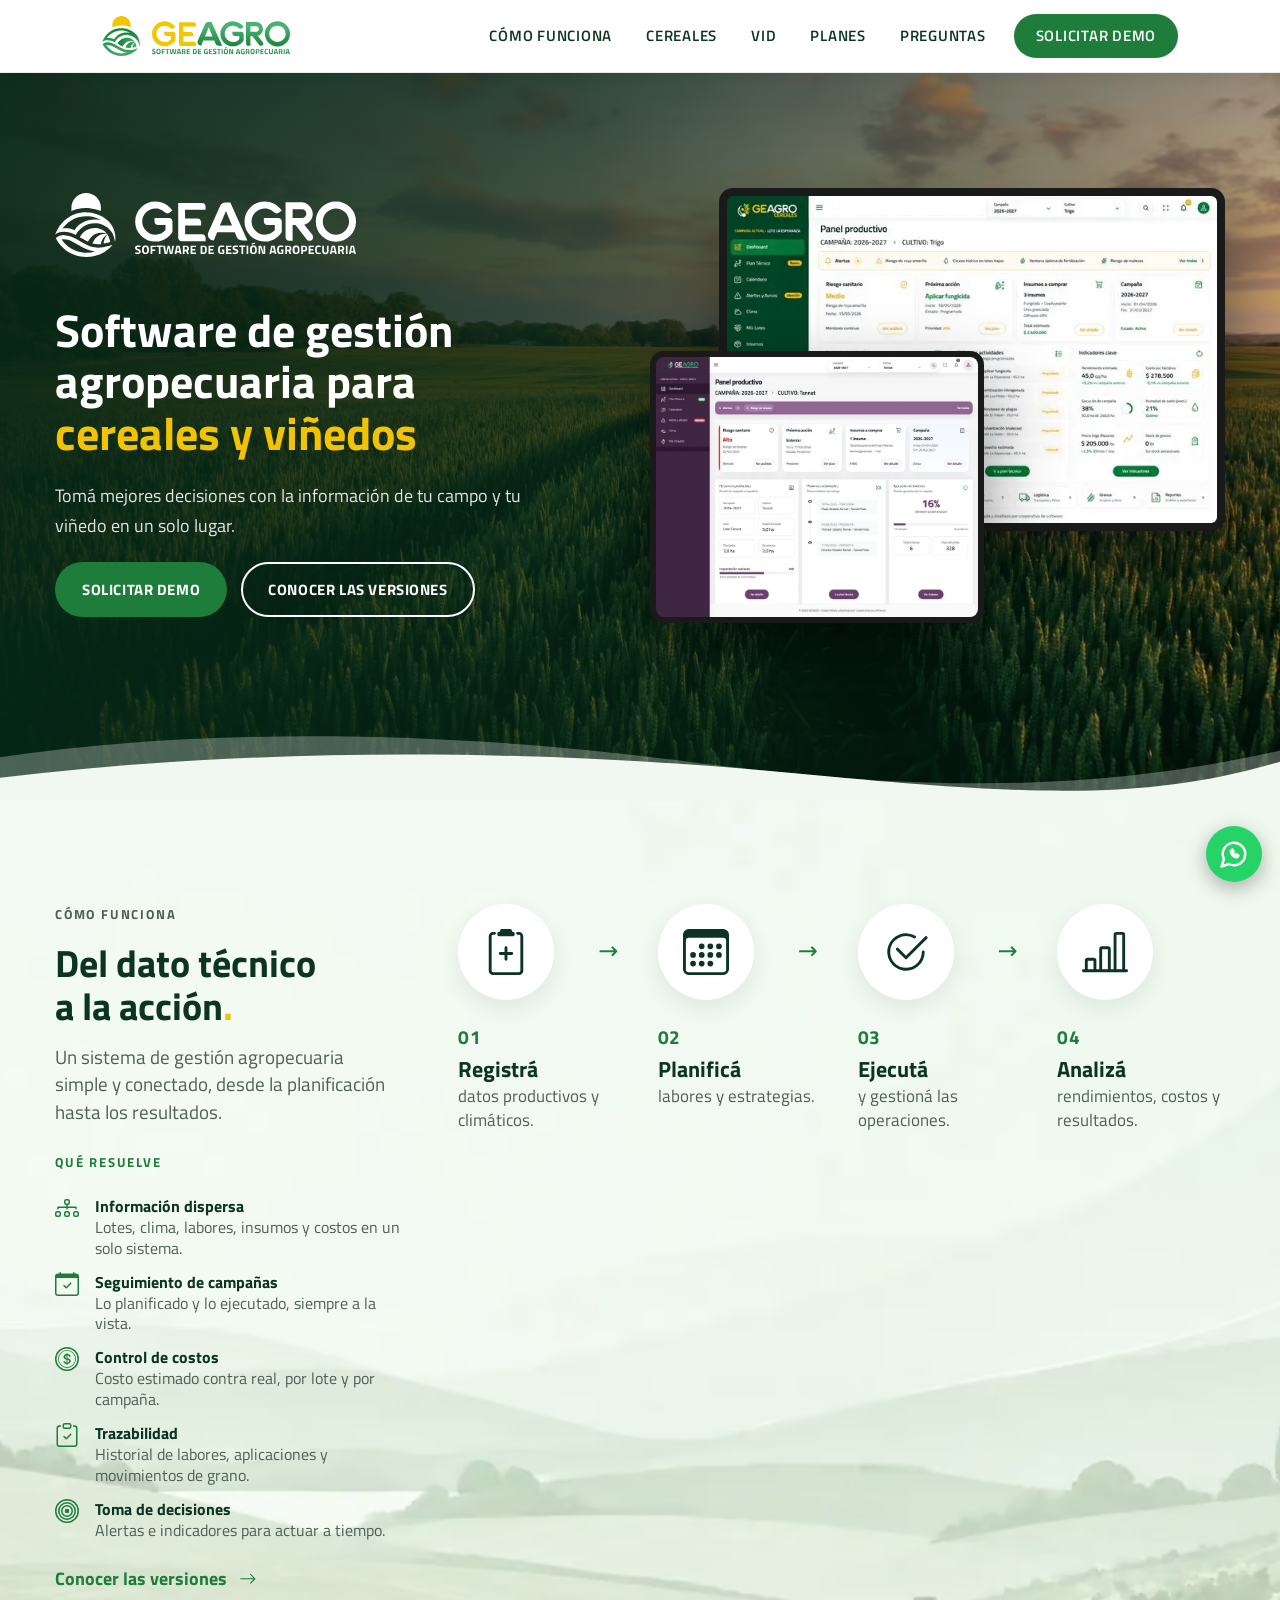
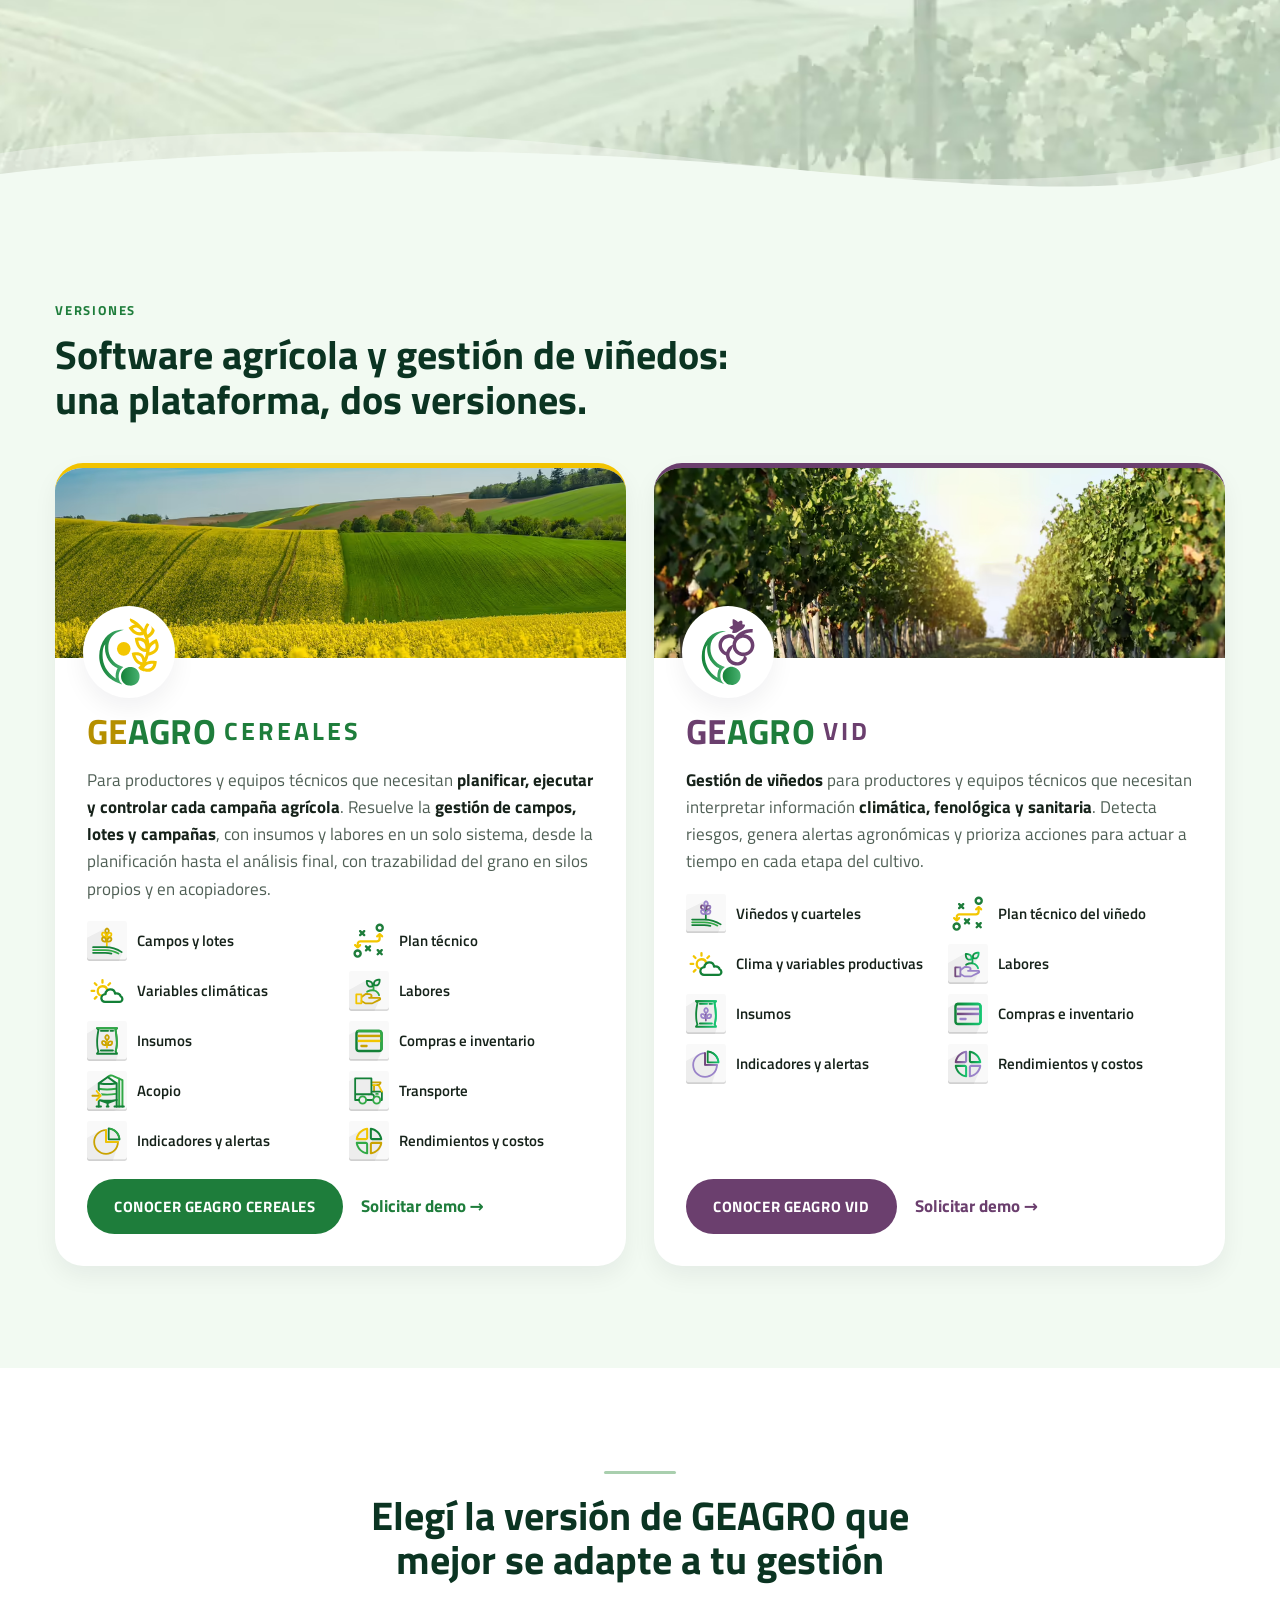
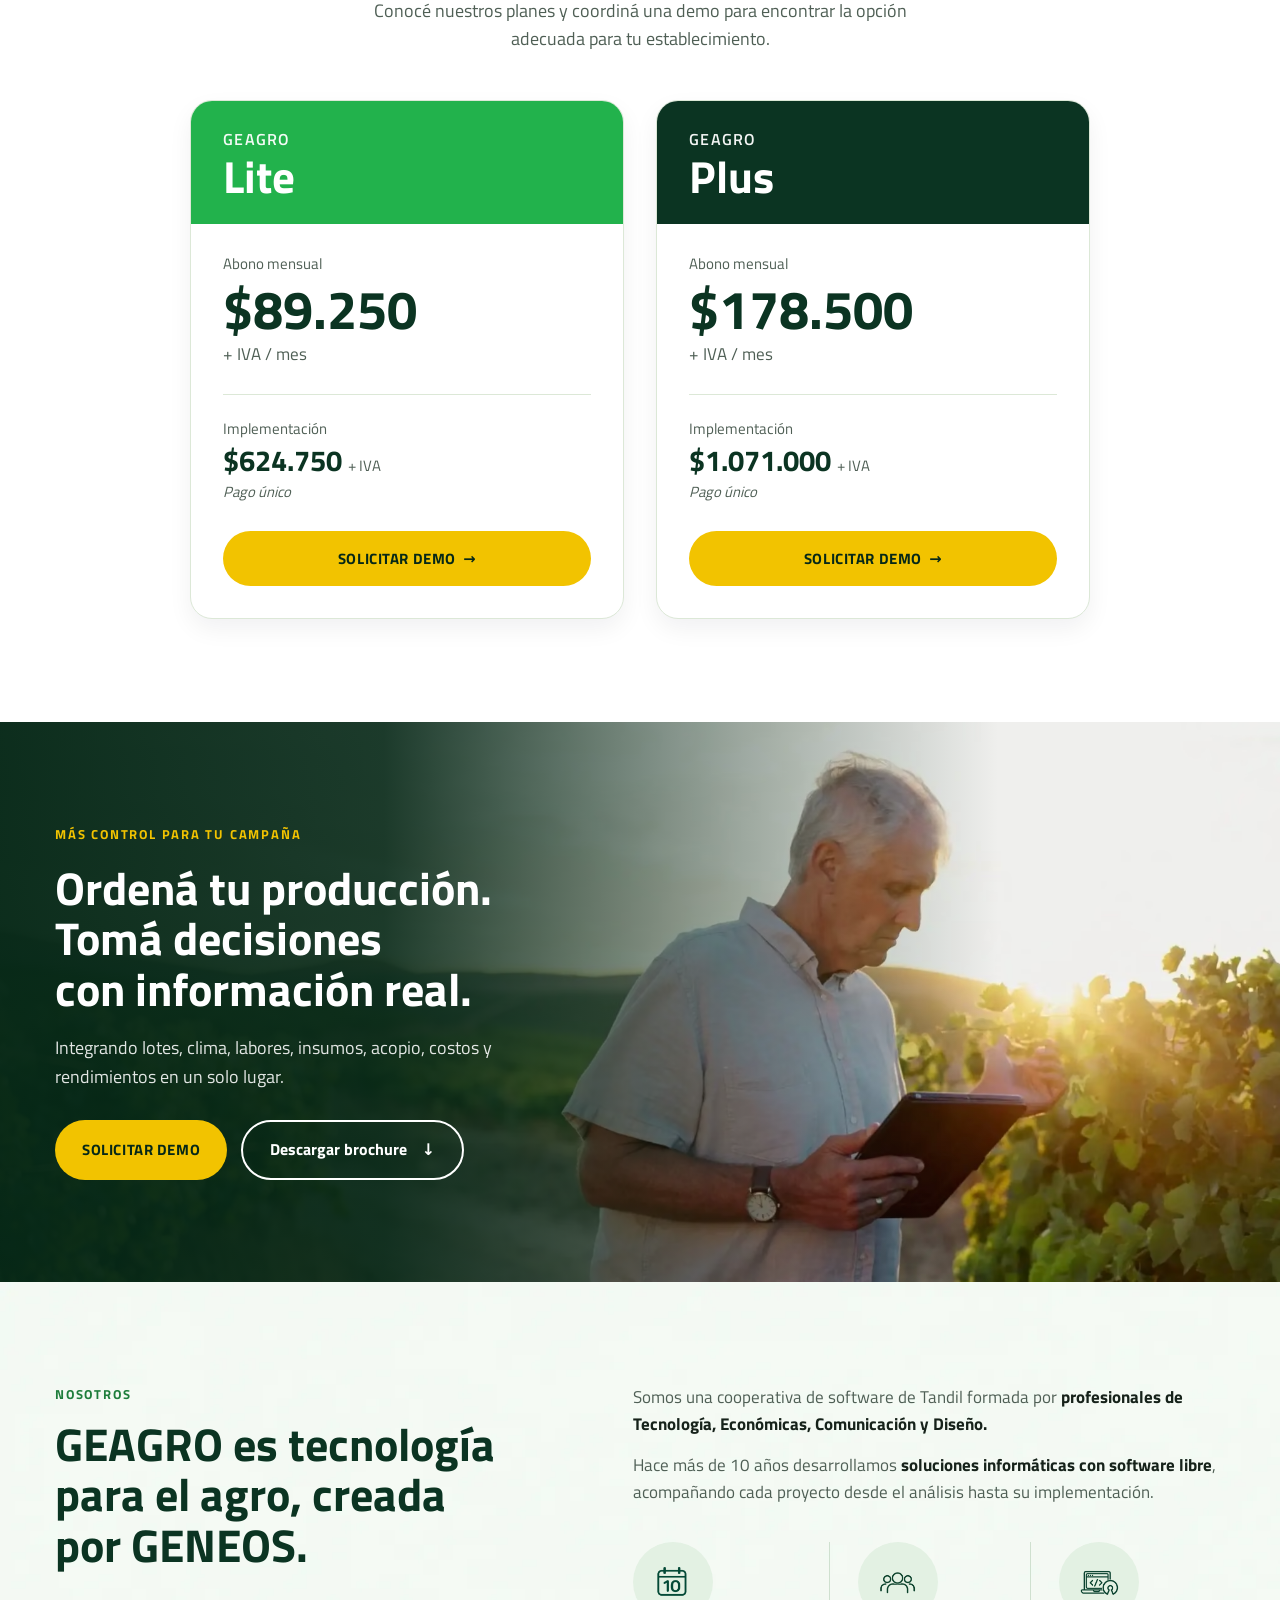
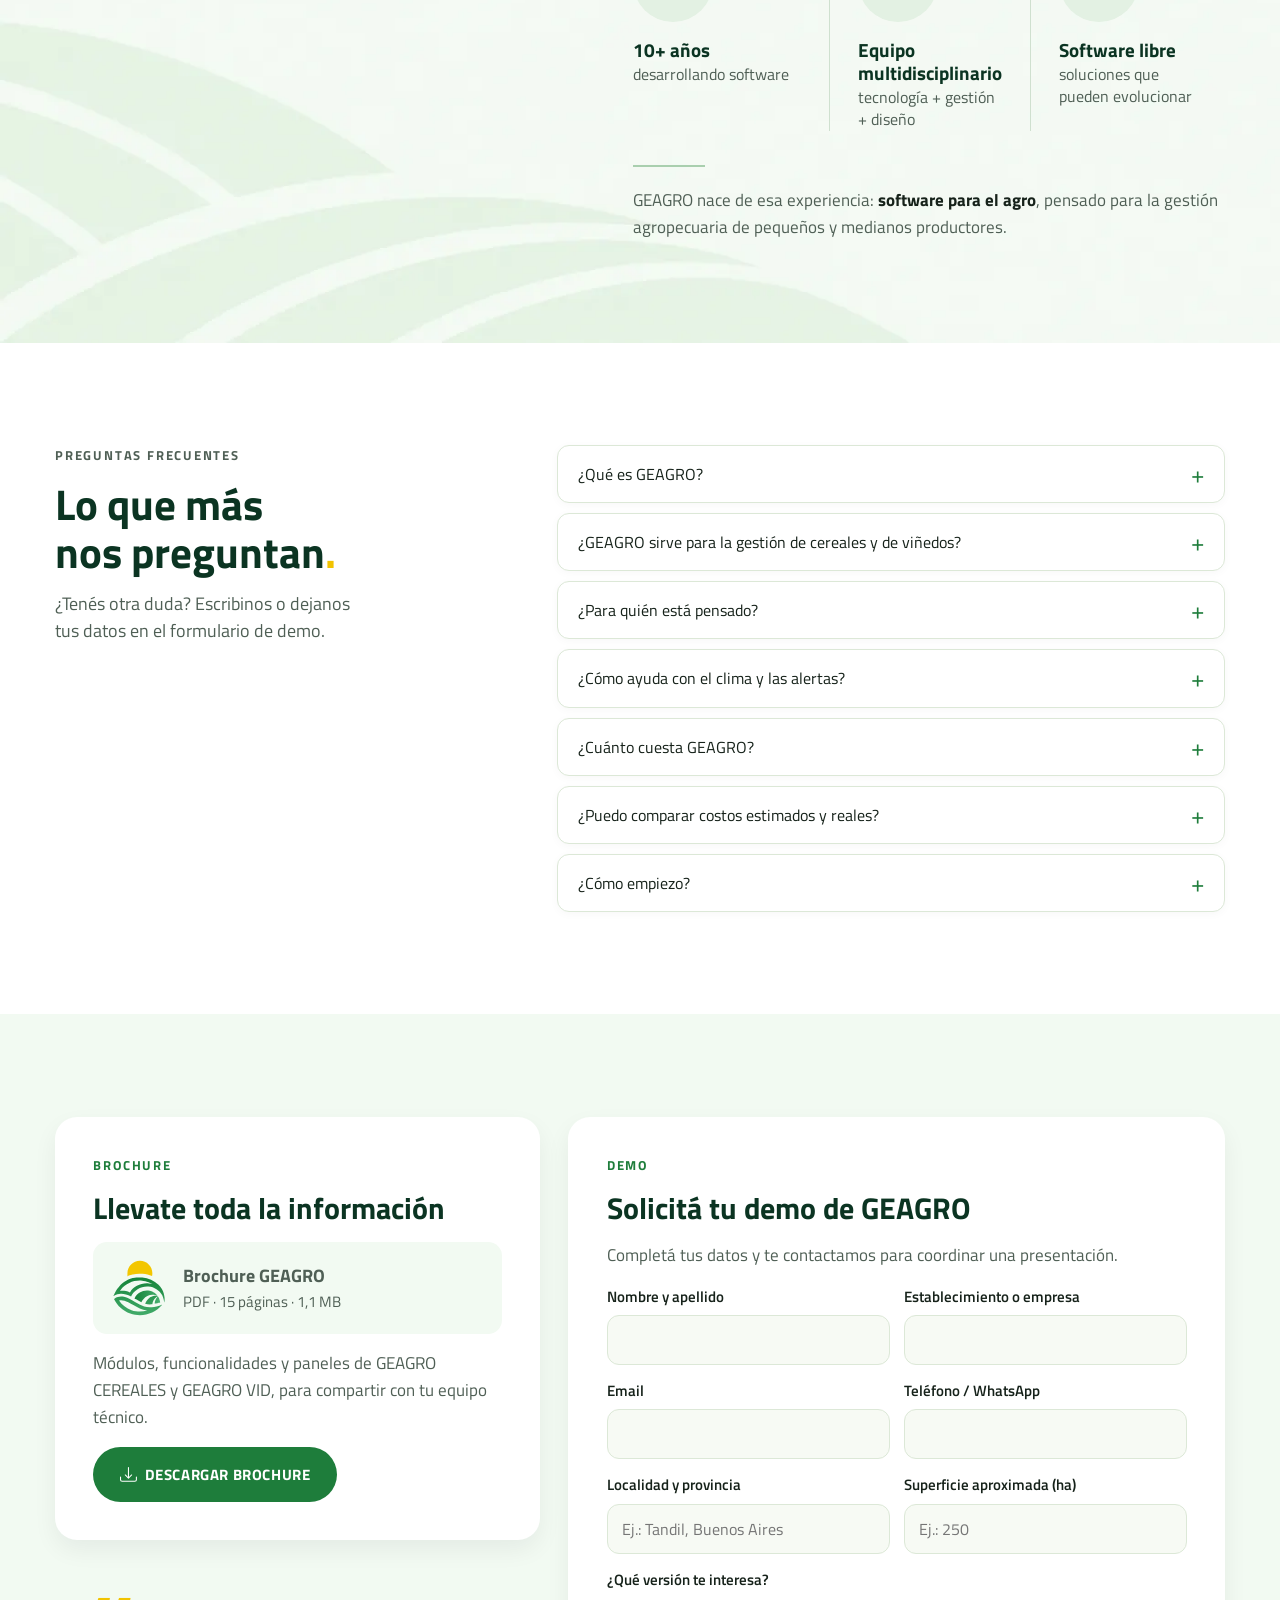
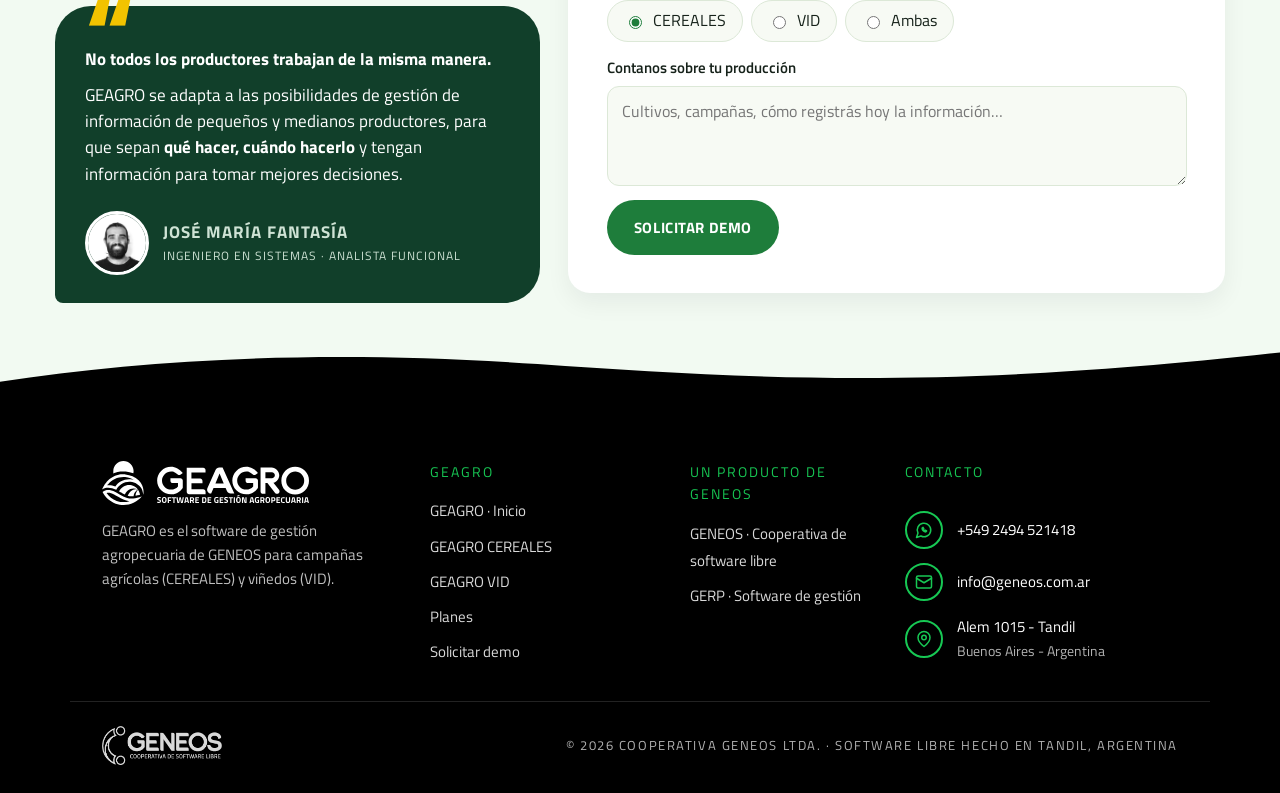
==== commit 5aa25177: "GEAGRO: páginas /cereales/ y /vid/, URL del sitio publicado, SEO, fuentes locales, AVIF y header bla" ====
--- a/index.html
+++ b/index.html
@@ -11,22 +11,28 @@
   <meta property="og:site_name" content="GEAGRO">
   <meta property="og:title" content="GEAGRO | Software de gestión agropecuaria: cereales y viñedos">
   <meta property="og:description" content="GEAGRO, software de gestión agropecuaria: campañas, lotes, clima, insumos y acopio con GEAGRO CEREALES, y gestión de viñedos con GEAGRO VID. Planes y demo.">
-<meta property="og:url" content="https://geagro.ar/">  <meta property="og:image" content="https://geagro.ar/assets/img/og/geagro.jpg">
+<meta property="og:url" content="https://geagro.ar/">  <meta property="og:image" content="https://geagro.ar/assets/images/shared/og-image.jpg">
   <meta property="og:image:width" content="1200">
   <meta property="og:image:height" content="630">
-  <meta name="twitter:card" content="summary_large_image">
+<meta property="og:image:alt" content="GEAGRO, software de gestión agropecuaria para cereales y viñedos">  <meta name="twitter:card" content="summary_large_image">
   <meta name="twitter:title" content="GEAGRO | Software de gestión agropecuaria: cereales y viñedos">
   <meta name="twitter:description" content="GEAGRO, software de gestión agropecuaria: campañas, lotes, clima, insumos y acopio con GEAGRO CEREALES, y gestión de viñedos con GEAGRO VID. Planes y demo.">
-  <meta name="twitter:image" content="https://geagro.ar/assets/img/og/geagro.jpg">
-  <meta name="theme-color" content="#0b3422">
-  <link rel="icon" href="assets/GEAGRO.svg" type="image/svg+xml">
-  <link rel="preconnect" href="https://fonts.googleapis.com">
-  <link rel="preconnect" href="https://fonts.gstatic.com" crossorigin>
-  <link rel="preload" as="style" href="https://fonts.googleapis.com/css2?family=Titillium+Web:ital,wght@0,300;0,400;0,600;0,700;1,400&amp;display=swap">
-  <link rel="stylesheet" href="https://fonts.googleapis.com/css2?family=Titillium+Web:ital,wght@0,300;0,400;0,600;0,700;1,400&amp;display=swap" media="print" onload="this.media='all'">
-  <noscript><link rel="stylesheet" href="https://fonts.googleapis.com/css2?family=Titillium+Web:ital,wght@0,300;0,400;0,600;0,700;1,400&amp;display=swap"></noscript>
-<link rel="preload" as="image" type="image/webp" href="assets/geagro-landing/images/shared/hero-1920.webp" media="(min-width: 901px)" fetchpriority="high">
-<link rel="preload" as="image" type="image/webp" href="assets/geagro-landing/images/shared/hero-900.webp" media="(max-width: 900px)" fetchpriority="high">
+  <meta name="twitter:image" content="https://geagro.ar/assets/images/shared/og-image.jpg">
+<meta name="twitter:image:alt" content="GEAGRO, software de gestión agropecuaria para cereales y viñedos">  <meta name="theme-color" content="#ffffff">
+  <link rel="icon" href="favicon.ico" sizes="48x48">
+  <link rel="icon" type="image/svg+xml" href="assets/GEAGRO.svg">
+  <link rel="icon" type="image/png" sizes="32x32" href="assets/icons/favicon/favicon-32x32.png">
+  <link rel="apple-touch-icon" sizes="180x180" href="assets/icons/favicon/apple-touch-icon.png">
+  <link rel="manifest" href="assets/icons/favicon/site.webmanifest">
+  <link rel="preload" href="assets/fonts/titillium-web-latin-400-normal.woff2" as="font" type="font/woff2" crossorigin>
+  <link rel="preload" href="assets/fonts/titillium-web-latin-700-normal.woff2" as="font" type="font/woff2" crossorigin>
+  <style>
+    @font-face { font-family: "Titillium Web"; font-style: normal; font-weight: 400; font-display: swap; src: url("assets/fonts/titillium-web-latin-400-normal.woff2") format("woff2"); }
+    @font-face { font-family: "Titillium Web"; font-style: normal; font-weight: 600; font-display: swap; src: url("assets/fonts/titillium-web-latin-600-normal.woff2") format("woff2"); }
+    @font-face { font-family: "Titillium Web"; font-style: normal; font-weight: 700; font-display: swap; src: url("assets/fonts/titillium-web-latin-700-normal.woff2") format("woff2"); }
+  </style>
+<link rel="preload" as="image" type="image/avif" href="assets/images/shared/hero-1920.avif" media="(min-width: 901px)" fetchpriority="high">
+<link rel="preload" as="image" type="image/avif" href="assets/images/shared/hero-900.avif" media="(max-width: 900px)" fetchpriority="high">
   <link rel="stylesheet" href="assets/css/styles.css">
   <link rel="stylesheet" href="assets/css/site.css">
 <link rel="stylesheet" href="assets/css/product.css">  <script type="application/ld+json">{
@@ -50,6 +56,16 @@
    }
   },
   {
+   "@type": "WebSite",
+   "@id": "https://geagro.ar/#web",
+   "url": "https://geagro.ar/",
+   "name": "GEAGRO",
+   "inLanguage": "es-AR",
+   "publisher": {
+    "@id": "https://geagro.ar/#organizacion"
+   }
+  },
+  {
    "@type": "WebPage",
    "@id": "https://geagro.ar/#pagina",
    "url": "https://geagro.ar/",
@@ -59,7 +75,10 @@
    "publisher": {
     "@id": "https://geagro.ar/#organizacion"
    },
-   "primaryImageOfPage": "https://geagro.ar/assets/img/og/geagro.jpg"
+   "primaryImageOfPage": "https://geagro.ar/assets/images/shared/og-image.jpg",
+   "isPartOf": {
+    "@id": "https://geagro.ar/#web"
+   }
   }
  ]
 }</script>
@@ -77,10 +96,10 @@
   },
   {
    "@type": "Question",
-   "name": "¿Qué diferencia hay entre GEAGRO CEREALES y GEAGRO VID?",
-   "acceptedAnswer": {
-    "@type": "Answer",
-    "text": "GEAGRO CEREALES está pensada para la gestión agrícola de campañas: lotes, insumos, labores, costos, transporte y acopio de granos. VID está especializada en viñedos: integra datos climáticos, estado fenológico y riesgos sanitarios para anticipar problemas y priorizar acciones."
+   "name": "¿GEAGRO sirve para la gestión de cereales y de viñedos?",
+   "acceptedAnswer": {
+    "@type": "Answer",
+    "text": "Sí, con dos versiones. GEAGRO CEREALES es un software de gestión agrícola para campañas de cereales: lotes, insumos, labores, costos, transporte y acopio de granos. GEAGRO VID es un software de gestión de viñedos: integra datos climáticos, estado fenológico y riesgos sanitarios para anticipar problemas y priorizar acciones."
    }
   },
   {
@@ -101,10 +120,10 @@
   },
   {
    "@type": "Question",
-   "name": "¿Puedo controlar el grano en silos propios y en acopiadores?",
-   "acceptedAnswer": {
-    "@type": "Answer",
-    "text": "Sí, con GEAGRO CEREALES. En acopio propio gestionás silos, stock por especie y campaña, ingresos, salidas, transferencias y calidad del grano. En acopio en terceros registrás acopiadores, certificados de depósito, servicios realizados y retiros."
+   "name": "¿Cuánto cuesta GEAGRO?",
+   "acceptedAnswer": {
+    "@type": "Answer",
+    "text": "Hay dos planes: Lite, con un abono de $89.250 + IVA por mes, y Plus, con un abono de $178.500 + IVA por mes. Cada plan tiene una implementación de pago único ($624.750 + IVA en Lite y $1.071.000 + IVA en Plus). En la demo te ayudamos a elegir el que mejor se ajusta a tu establecimiento."
    }
   },
   {
@@ -112,7 +131,7 @@
    "name": "¿Puedo comparar costos estimados y reales?",
    "acceptedAnswer": {
     "@type": "Answer",
-    "text": "Sí. Analizás costos por lote, comparás inversión estimada contra real e insumos necesarios contra comprados, y evaluás el rendimiento de cada campaña para mejorar la siguiente."
+    "text": "Sí. GEAGRO compara la inversión estimada con la real y los insumos necesarios con los comprados, y muestra rendimientos y costos de cada campaña para mejorar la siguiente."
    }
   },
   {
@@ -138,7 +157,19 @@
  "operatingSystem": "Web",
  "description": "GEAGRO, software de gestión agropecuaria: campañas, lotes, clima, insumos y acopio con GEAGRO CEREALES, y gestión de viñedos con GEAGRO VID. Planes y demo.",
  "url": "https://geagro.ar/",
- "image": "https://geagro.ar/assets/img/geagro/geagro-hero.webp",
+ "image": "https://geagro.ar/assets/images/shared/og-image.jpg",
+ "hasPart": [
+  {
+   "@type": "SoftwareApplication",
+   "name": "GEAGRO CEREALES",
+   "url": "https://geagro.ar/cereales/"
+  },
+  {
+   "@type": "SoftwareApplication",
+   "name": "GEAGRO VID",
+   "url": "https://geagro.ar/vid/"
+  }
+ ],
  "publisher": {
   "@id": "https://geagro.ar/#organizacion"
  },
@@ -189,12 +220,12 @@
   <a class="skip-link" href="#contenido">Saltar al contenido</a>
   <header class="site-header">
     <div class="container header-inner">
-      <a class="brand" href="#contenido"><img src="assets/img/geagro/logo-geagro-white.svg" alt="GEAGRO" width="300" height="64" style="height:40px;width:auto"></a>
+      <a class="brand" href="./" aria-current="page"><img src="assets/img/geagro/logo-geagro.svg" alt="GEAGRO" width="414" height="88"></a>
       <button class="nav-toggle" aria-expanded="false" aria-controls="menu" aria-label="Abrir menú"><svg class="icon" aria-hidden="true" focusable="false" viewBox="0 0 24 24" fill="none" stroke="currentColor" stroke-width="2" stroke-linecap="round" stroke-linejoin="round"><path d="M3 6h18M3 12h18M3 18h18"/></svg>
 </button>
       <nav class="site-nav" id="menu" aria-label="Navegación principal">
         <ul>
-<li><a href="#como-funciona">Cómo funciona</a></li><li><a href="#versiones">Versiones</a></li><li><a href="#planes">Planes</a></li><li><a href="#faq">Preguntas</a></li>          <li class="nav-cta"><a href="#demo">Solicitar demo</a></li>
+<li><a href="#como-funciona">Cómo funciona</a></li><li><a href="cereales/">Cereales</a></li><li><a href="vid/">Vid</a></li><li><a href="#planes">Planes</a></li><li><a href="#faq">Preguntas</a></li>          <li class="nav-cta"><a href="#demo">Solicitar demo</a></li>
         </ul>
       </nav>
     </div>
@@ -202,26 +233,52 @@
   <main id="contenido">
 <div class="pp pp-theme-geagro">
 
-<section class="pp-hero pp-wave" style="--pp-hero-img: url('../geagro-landing/images/shared/hero-1920.webp'); --pp-hero-img-sm: url('../geagro-landing/images/shared/hero-900.webp');   --pp-wave-next: #f1f8f1;">
+<section class="pp-hero pp-wave" style="--pp-hero-img: image-set(url('../images/shared/hero-1920.avif') type('image/avif'), url('../images/shared/hero-1920.webp') type('image/webp')); --pp-hero-img-sm: image-set(url('../images/shared/hero-900.avif') type('image/avif'), url('../images/shared/hero-900.webp') type('image/webp'));   --pp-wave-next: #f1f8f1;">
   <div class="pp-container pp-hero-grid">
     <div class="pp-hero-copy">
-<img class="pp-hero-logo" src="assets/img/geagro/logo-geagro-white.svg" alt="GEAGRO, software de gestión agropecuaria" width="300" height="64">      <h1><span>Software de gestión</span> <span>agropecuaria para</span> <span class="pp-hl">mejores decisiones</span></h1>
-<p class="pp-hero-lead">GEAGRO ordena la información de tu campo o tu viñedo y te indica qué hacer, cuándo hacerlo y con qué prioridad.</p>      <div class="pp-hero-actions"><a class="pp-btn pp-btn-primary " href="#demo">Solicitar demo</a><a class="pp-btn pp-btn-outline-light " href="#versiones">Conocer las versiones</a></div>
+<img class="pp-hero-logo" src="assets/img/geagro/logo-geagro-white.svg" alt="GEAGRO, software de gestión agropecuaria" width="300" height="64">      <h1><span>Software de gestión</span> <span>agropecuaria para</span> <span class="pp-hl">cereales y viñedos</span></h1>
+<p class="pp-hero-lead">Tomá mejores decisiones con la información de tu campo y tu viñedo en un solo lugar.</p>      <div class="pp-hero-actions"><a class="pp-btn pp-btn-primary " href="#demo">Solicitar demo</a><a class="pp-btn pp-btn-outline-light " href="#versiones">Conocer las versiones</a></div>
     </div>
     <div class="pp-hero-media has-sm">
-      <div class="pp-monitor"><picture><source srcset="assets/geagro-landing/images/cereales/panel-campo.webp" type="image/webp"><img src="assets/geagro-landing/images/cereales/panel-campo.jpg" alt="Panel de GEAGRO CEREALES, software agrícola para la gestión de campos y campañas" width="615" height="410" fetchpriority="high"></picture></div>
-      <div class="pp-monitor pp-monitor-sm"><picture><source srcset="assets/geagro-landing/images/vid/panel-vid.webp" type="image/webp"><img src="assets/geagro-landing/images/vid/panel-vid.jpg" alt="Panel de GEAGRO VID, software de gestión de viñedos con alertas de clima y sanidad" width="864" height="699" decoding="async"></picture></div>
-    </div>
-  </div>
-</section>
-
-<section class="pp-section pp-steps pp-wave" id="como-funciona" style="--pp-steps-img: url('../geagro-landing/images/backgrounds/bg-como-funciona.webp'); --pp-wave-next: #f2faf2; --pp-wave-back: .35;">
+      <div class="pp-monitor"><picture><source srcset="assets/images/cereales/panel-campo.webp" type="image/webp"><img src="assets/images/cereales/panel-campo.jpg" alt="Panel de GEAGRO CEREALES, software agrícola para la gestión de campos y campañas" width="615" height="410" fetchpriority="high"></picture></div>
+      <div class="pp-monitor pp-monitor-sm"><picture><source srcset="assets/images/vid/panel-vid.webp" type="image/webp"><img src="assets/images/vid/panel-vid.jpg" alt="Panel de GEAGRO VID, software de gestión de viñedos con alertas de clima y sanidad" width="864" height="699" decoding="async"></picture></div>
+    </div>
+  </div>
+</section>
+
+<section class="pp-section pp-steps pp-wave" id="como-funciona" style="--pp-steps-img: image-set(url('../images/backgrounds/bg-como-funciona.avif') type('image/avif'), url('../images/backgrounds/bg-como-funciona.webp') type('image/webp')); --pp-wave-next: #f2faf2; --pp-wave-back: .35;">
   <div class="pp-container pp-steps-grid">
     <div class="pp-steps-head">
       <p class="pp-eyebrow pp-eyebrow-2">Cómo funciona</p>
       <h2>Del dato técnico a la acción<span class="pp-dot">.</span></h2>
       <p class="pp-steps-lead">Un sistema de gestión agropecuaria simple y conectado, desde la planificación hasta los resultados.</p>
-<a href="#versiones" class="pp-more">Conocer más <svg class="icon bi" aria-hidden="true" focusable="false" xmlns="http://www.w3.org/2000/svg" fill="currentColor" viewBox="0 0 16 16">
+      <p class="pp-solves-title">Qué resuelve</p>
+      <ul class="pp-solves">
+<li><svg class="icon bi" aria-hidden="true" focusable="false" xmlns="http://www.w3.org/2000/svg" fill="currentColor" viewBox="0 0 16 16">
+  <path fill-rule="evenodd" d="M6 3.5A1.5 1.5 0 0 1 7.5 2h1A1.5 1.5 0 0 1 10 3.5v1A1.5 1.5 0 0 1 8.5 6v1H14a.5.5 0 0 1 .5.5v1a.5.5 0 0 1-1 0V8h-5v.5a.5.5 0 0 1-1 0V8h-5v.5a.5.5 0 0 1-1 0v-1A.5.5 0 0 1 2 7h5.5V6A1.5 1.5 0 0 1 6 4.5zM8.5 5a.5.5 0 0 0 .5-.5v-1a.5.5 0 0 0-.5-.5h-1a.5.5 0 0 0-.5.5v1a.5.5 0 0 0 .5.5zM0 11.5A1.5 1.5 0 0 1 1.5 10h1A1.5 1.5 0 0 1 4 11.5v1A1.5 1.5 0 0 1 2.5 14h-1A1.5 1.5 0 0 1 0 12.5zm1.5-.5a.5.5 0 0 0-.5.5v1a.5.5 0 0 0 .5.5h1a.5.5 0 0 0 .5-.5v-1a.5.5 0 0 0-.5-.5zm4.5.5A1.5 1.5 0 0 1 7.5 10h1a1.5 1.5 0 0 1 1.5 1.5v1A1.5 1.5 0 0 1 8.5 14h-1A1.5 1.5 0 0 1 6 12.5zm1.5-.5a.5.5 0 0 0-.5.5v1a.5.5 0 0 0 .5.5h1a.5.5 0 0 0 .5-.5v-1a.5.5 0 0 0-.5-.5zm4.5.5a1.5 1.5 0 0 1 1.5-1.5h1a1.5 1.5 0 0 1 1.5 1.5v1a1.5 1.5 0 0 1-1.5 1.5h-1a1.5 1.5 0 0 1-1.5-1.5zm1.5-.5a.5.5 0 0 0-.5.5v1a.5.5 0 0 0 .5.5h1a.5.5 0 0 0 .5-.5v-1a.5.5 0 0 0-.5-.5z"/>
+</svg>
+<b>Información dispersa</b><span>Lotes, clima, labores, insumos y costos en un solo sistema.</span></li><li><svg class="icon bi" aria-hidden="true" focusable="false" xmlns="http://www.w3.org/2000/svg" fill="currentColor" viewBox="0 0 16 16">
+  <path d="M10.854 7.146a.5.5 0 0 1 0 .708l-3 3a.5.5 0 0 1-.708 0l-1.5-1.5a.5.5 0 1 1 .708-.708L7.5 9.793l2.646-2.647a.5.5 0 0 1 .708 0"/>
+  <path d="M3.5 0a.5.5 0 0 1 .5.5V1h8V.5a.5.5 0 0 1 1 0V1h1a2 2 0 0 1 2 2v11a2 2 0 0 1-2 2H2a2 2 0 0 1-2-2V3a2 2 0 0 1 2-2h1V.5a.5.5 0 0 1 .5-.5M1 4v10a1 1 0 0 0 1 1h12a1 1 0 0 0 1-1V4z"/>
+</svg>
+<b>Seguimiento de campañas</b><span>Lo planificado y lo ejecutado, siempre a la vista.</span></li><li><svg class="icon bi" aria-hidden="true" focusable="false" xmlns="http://www.w3.org/2000/svg" fill="currentColor" viewBox="0 0 16 16">
+  <path d="M5.5 9.511c.076.954.83 1.697 2.182 1.785V12h.6v-.709c1.4-.098 2.218-.846 2.218-1.932 0-.987-.626-1.496-1.745-1.76l-.473-.112V5.57c.6.068.982.396 1.074.85h1.052c-.076-.919-.864-1.638-2.126-1.716V4h-.6v.719c-1.195.117-2.01.836-2.01 1.853 0 .9.606 1.472 1.613 1.707l.397.098v2.034c-.615-.093-1.022-.43-1.114-.9zm2.177-2.166c-.59-.137-.91-.416-.91-.836 0-.47.345-.822.915-.925v1.76h-.005zm.692 1.193c.717.166 1.048.435 1.048.91 0 .542-.412.914-1.135.982V8.518z"/>
+  <path d="M8 15A7 7 0 1 1 8 1a7 7 0 0 1 0 14m0 1A8 8 0 1 0 8 0a8 8 0 0 0 0 16"/>
+  <path d="M8 13.5a5.5 5.5 0 1 1 0-11 5.5 5.5 0 0 1 0 11m0 .5A6 6 0 1 0 8 2a6 6 0 0 0 0 12"/>
+</svg>
+<b>Control de costos</b><span>Costo estimado contra real, por lote y por campaña.</span></li><li><svg class="icon bi" aria-hidden="true" focusable="false" xmlns="http://www.w3.org/2000/svg" fill="currentColor" viewBox="0 0 16 16">
+  <path fill-rule="evenodd" d="M10.854 7.146a.5.5 0 0 1 0 .708l-3 3a.5.5 0 0 1-.708 0l-1.5-1.5a.5.5 0 1 1 .708-.708L7.5 9.793l2.646-2.647a.5.5 0 0 1 .708 0"/>
+  <path d="M4 1.5H3a2 2 0 0 0-2 2V14a2 2 0 0 0 2 2h10a2 2 0 0 0 2-2V3.5a2 2 0 0 0-2-2h-1v1h1a1 1 0 0 1 1 1V14a1 1 0 0 1-1 1H3a1 1 0 0 1-1-1V3.5a1 1 0 0 1 1-1h1z"/>
+  <path d="M9.5 1a.5.5 0 0 1 .5.5v1a.5.5 0 0 1-.5.5h-3a.5.5 0 0 1-.5-.5v-1a.5.5 0 0 1 .5-.5zm-3-1A1.5 1.5 0 0 0 5 1.5v1A1.5 1.5 0 0 0 6.5 4h3A1.5 1.5 0 0 0 11 2.5v-1A1.5 1.5 0 0 0 9.5 0z"/>
+</svg>
+<b>Trazabilidad</b><span>Historial de labores, aplicaciones y movimientos de grano.</span></li><li><svg class="icon bi" aria-hidden="true" focusable="false" xmlns="http://www.w3.org/2000/svg" fill="currentColor" viewBox="0 0 16 16">
+  <path d="M8 15A7 7 0 1 1 8 1a7 7 0 0 1 0 14m0 1A8 8 0 1 0 8 0a8 8 0 0 0 0 16"/>
+  <path d="M8 13A5 5 0 1 1 8 3a5 5 0 0 1 0 10m0 1A6 6 0 1 0 8 2a6 6 0 0 0 0 12"/>
+  <path d="M8 11a3 3 0 1 1 0-6 3 3 0 0 1 0 6m0 1a4 4 0 1 0 0-8 4 4 0 0 0 0 8"/>
+  <path d="M9.5 8a1.5 1.5 0 1 1-3 0 1.5 1.5 0 0 1 3 0"/>
+</svg>
+<b>Toma de decisiones</b><span>Alertas e indicadores para actuar a tiempo.</span></li>      </ul>
+<a href="#versiones" class="pp-more">Conocer las versiones <svg class="icon bi" aria-hidden="true" focusable="false" xmlns="http://www.w3.org/2000/svg" fill="currentColor" viewBox="0 0 16 16">
   <path fill-rule="evenodd" d="M1 8a.5.5 0 0 1 .5-.5h11.793l-3.147-3.146a.5.5 0 0 1 .708-.708l4 4a.5.5 0 0 1 0 .708l-4 4a.5.5 0 0 1-.708-.708L13.293 8.5H1.5A.5.5 0 0 1 1 8"/>
 </svg>
 </a>    </div>
@@ -235,8 +292,7 @@
 </span>
         <span class="pp-steps-num">01</span>
         <h3>Registrá</h3>
-        <p>datos productivos y climáticos.</p>
-      </li>
+<p>datos productivos y climáticos.</p>      </li>
       <li>
         <span class="pp-steps-ico"><svg class="icon bi" aria-hidden="true" focusable="false" xmlns="http://www.w3.org/2000/svg" fill="currentColor" viewBox="0 0 16 16">
   <path d="M14 0H2a2 2 0 0 0-2 2v12a2 2 0 0 0 2 2h12a2 2 0 0 0 2-2V2a2 2 0 0 0-2-2M1 3.857C1 3.384 1.448 3 2 3h12c.552 0 1 .384 1 .857v10.286c0 .473-.448.857-1 .857H2c-.552 0-1-.384-1-.857z"/>
@@ -245,8 +301,7 @@
 </span>
         <span class="pp-steps-num">02</span>
         <h3>Planificá</h3>
-        <p>labores y estrategias.</p>
-      </li>
+<p>labores y estrategias.</p>      </li>
       <li>
         <span class="pp-steps-ico"><svg class="icon bi" aria-hidden="true" focusable="false" xmlns="http://www.w3.org/2000/svg" fill="currentColor" viewBox="0 0 16 16">
   <path d="M2.5 8a5.5 5.5 0 0 1 8.25-4.764.5.5 0 0 0 .5-.866A6.5 6.5 0 1 0 14.5 8a.5.5 0 0 0-1 0 5.5 5.5 0 1 1-11 0"/>
@@ -255,8 +310,7 @@
 </span>
         <span class="pp-steps-num">03</span>
         <h3>Ejecutá</h3>
-        <p>y gestioná las operaciones.</p>
-      </li>
+<p>y gestioná las operaciones.</p>      </li>
       <li>
         <span class="pp-steps-ico"><svg class="icon bi" aria-hidden="true" focusable="false" xmlns="http://www.w3.org/2000/svg" fill="currentColor" viewBox="0 0 16 16">
   <path d="M11 2a1 1 0 0 1 1-1h2a1 1 0 0 1 1 1v12h.5a.5.5 0 0 1 0 1H.5a.5.5 0 0 1 0-1H1v-3a1 1 0 0 1 1-1h2a1 1 0 0 1 1 1v3h1V7a1 1 0 0 1 1-1h2a1 1 0 0 1 1 1v7h1zm1 12h2V2h-2zm-3 0V7H7v7zm-5 0v-3H2v3z"/>
@@ -264,8 +318,7 @@
 </span>
         <span class="pp-steps-num">04</span>
         <h3>Analizá</h3>
-        <p>rendimientos, costos y resultados.</p>
-      </li>
+<p>rendimientos, costos y resultados.</p>      </li>
     </ol>
   </div>
 </section>
@@ -277,28 +330,28 @@
       <h2>Software agrícola y gestión de viñedos: una plataforma, dos versiones.</h2>
     </div>
     <div class="pp-versions-grid">
-      <article class="pp-version" id="campo" style="--pp-v-color: #f2c300; --pp-v-btn: #1e7d3b; --pp-v-link: #1e7d3b; --pp-v-img: url('../geagro-landing/images/cereales/campo-bg-900.webp');">
+      <article class="pp-version" id="campo" style="--pp-v-color: #f2c300; --pp-v-btn: #1e7d3b; --pp-v-link: #1e7d3b; --pp-v-img: image-set(url('../images/cereales/campo-bg-900.avif') type('image/avif'), url('../images/cereales/campo-bg-900.webp') type('image/webp'));">
         <div class="pp-version-cover">
-          <img src="assets/geagro-landing/icons/brand/isologo-campo.svg" alt="" loading="lazy" decoding="async" width="64" height="64" class="pp-version-iso">
+          <img src="assets/icons/brand/isologo-campo.svg" alt="" loading="lazy" decoding="async" width="64" height="64" class="pp-version-iso">
         </div>
         <div class="pp-version-body">
           <h3 class="pp-wm">GE<em>AGRO</em> <b>CEREALES</b></h3>
           <p>Para productores y equipos técnicos que necesitan <strong>planificar, ejecutar y controlar cada campaña agrícola</strong>. Resuelve la <strong>gestión de campos, lotes y campañas</strong>, con insumos y labores en un solo sistema, desde la planificación hasta el análisis final, con trazabilidad del grano en silos propios y en acopiadores.</p>
           <ul class="pp-version-feats">
-<li><img src="assets/geagro-landing/icons/cereales/campo-campo.svg" alt="" loading="lazy" decoding="async" width="64" height="64">Campos y lotes</li><li><img src="assets/geagro-landing/icons/shared/plan-tecnico.svg" alt="" loading="lazy" decoding="async" width="64" height="64">Plan técnico</li><li><img src="assets/geagro-landing/icons/shared/clima.svg" alt="" loading="lazy" decoding="async" width="64" height="64">Variables climáticas</li><li><img src="assets/geagro-landing/icons/cereales/campo-operaciones.svg" alt="" loading="lazy" decoding="async" width="64" height="64">Labores</li><li><img src="assets/geagro-landing/icons/cereales/campo-insumos.svg" alt="" loading="lazy" decoding="async" width="64" height="64">Insumos</li><li><img src="assets/geagro-landing/icons/cereales/campo-compras.svg" alt="" loading="lazy" decoding="async" width="64" height="64">Compras e inventario</li><li><img src="assets/geagro-landing/icons/cereales/campo-acopio.svg" alt="" loading="lazy" decoding="async" width="64" height="64">Acopio</li><li><img src="assets/geagro-landing/icons/cereales/campo-transporte.svg" alt="" loading="lazy" decoding="async" width="64" height="64">Transporte</li><li><img src="assets/geagro-landing/icons/cereales/campo-graficos.svg" alt="" loading="lazy" decoding="async" width="64" height="64">Indicadores y alertas</li><li><img src="assets/geagro-landing/icons/cereales/campo-control.svg" alt="" loading="lazy" decoding="async" width="64" height="64">Rendimientos y costos</li>          </ul>
-          <div class="pp-version-actions"><a class="pp-btn pp-btn-primary " href="https://geagro.ar/cereales/" target="_blank" rel="noopener">Conocer GEAGRO CEREALES</a><a href="#demo" class="pp-version-demo" data-version="campo">Solicitar demo →</a></div>
+<li><img src="assets/icons/cereales/campo-campo.svg" alt="" loading="lazy" decoding="async" width="64" height="64">Campos y lotes</li><li><img src="assets/icons/shared/plan-tecnico.svg" alt="" loading="lazy" decoding="async" width="64" height="64">Plan técnico</li><li><img src="assets/icons/shared/clima.svg" alt="" loading="lazy" decoding="async" width="64" height="64">Variables climáticas</li><li><img src="assets/icons/cereales/campo-operaciones.svg" alt="" loading="lazy" decoding="async" width="64" height="64">Labores</li><li><img src="assets/icons/cereales/campo-insumos.svg" alt="" loading="lazy" decoding="async" width="64" height="64">Insumos</li><li><img src="assets/icons/cereales/campo-compras.svg" alt="" loading="lazy" decoding="async" width="64" height="64">Compras e inventario</li><li><img src="assets/icons/cereales/campo-acopio.svg" alt="" loading="lazy" decoding="async" width="64" height="64">Acopio</li><li><img src="assets/icons/cereales/campo-transporte.svg" alt="" loading="lazy" decoding="async" width="64" height="64">Transporte</li><li><img src="assets/icons/cereales/campo-graficos.svg" alt="" loading="lazy" decoding="async" width="64" height="64">Indicadores y alertas</li><li><img src="assets/icons/cereales/campo-control.svg" alt="" loading="lazy" decoding="async" width="64" height="64">Rendimientos y costos</li>          </ul>
+          <div class="pp-version-actions"><a class="pp-btn pp-btn-primary " href="cereales/">Conocer GEAGRO CEREALES</a><a href="#demo" class="pp-version-demo" data-version="campo">Solicitar demo →</a></div>
         </div>
       </article>
-      <article class="pp-version" id="vid" style="--pp-v-color: #6b3f6e; --pp-v-btn: #6b3f6e; --pp-v-link: #6b3f6e; --pp-v-img: url('../geagro-landing/images/vid/vid-bg-900.webp'); --pp-wm: #6b3f6e; --pp-wm-b: #6b3f6e;">
+      <article class="pp-version" id="vid" style="--pp-v-color: #6b3f6e; --pp-v-btn: #6b3f6e; --pp-v-link: #6b3f6e; --pp-v-img: image-set(url('../images/vid/vid-bg-900.avif') type('image/avif'), url('../images/vid/vid-bg-900.webp') type('image/webp')); --pp-wm: #6b3f6e; --pp-wm-b: #6b3f6e;">
         <div class="pp-version-cover">
-          <img src="assets/geagro-landing/icons/brand/isologo-vid.svg" alt="" loading="lazy" decoding="async" width="64" height="64" class="pp-version-iso">
+          <img src="assets/icons/brand/isologo-vid.svg" alt="" loading="lazy" decoding="async" width="64" height="64" class="pp-version-iso">
         </div>
         <div class="pp-version-body">
           <h3 class="pp-wm">GE<em>AGRO</em> <b>VID</b></h3>
           <p><strong>Gestión de viñedos</strong> para productores y equipos técnicos que necesitan interpretar información <strong>climática, fenológica y sanitaria</strong>. Detecta riesgos, genera alertas agronómicas y prioriza acciones para actuar a tiempo en cada etapa del cultivo.</p>
           <ul class="pp-version-feats">
-<li><img src="assets/geagro-landing/icons/vid/vid-campo.svg" alt="" loading="lazy" decoding="async" width="64" height="64">Viñedos y cuarteles</li><li><img src="assets/geagro-landing/icons/shared/plan-tecnico.svg" alt="" loading="lazy" decoding="async" width="64" height="64">Plan técnico del viñedo</li><li><img src="assets/geagro-landing/icons/shared/clima.svg" alt="" loading="lazy" decoding="async" width="64" height="64">Clima y variables productivas</li><li><img src="assets/geagro-landing/icons/vid/vid-operaciones.svg" alt="" loading="lazy" decoding="async" width="64" height="64">Labores</li><li><img src="assets/geagro-landing/icons/vid/vid-insumos.svg" alt="" loading="lazy" decoding="async" width="64" height="64">Insumos</li><li><img src="assets/geagro-landing/icons/vid/vid-compras.svg" alt="" loading="lazy" decoding="async" width="64" height="64">Compras e inventario</li><li><img src="assets/geagro-landing/icons/vid/vid-graficos.svg" alt="" loading="lazy" decoding="async" width="64" height="64">Indicadores y alertas</li><li><img src="assets/geagro-landing/icons/vid/vid-control.svg" alt="" loading="lazy" decoding="async" width="64" height="64">Rendimientos y costos</li>          </ul>
-          <div class="pp-version-actions"><a class="pp-btn pp-btn-primary " href="https://geagro.ar/vid/" target="_blank" rel="noopener">Conocer GEAGRO VID</a><a href="#demo" class="pp-version-demo" data-version="vid">Solicitar demo →</a></div>
+<li><img src="assets/icons/vid/vid-campo.svg" alt="" loading="lazy" decoding="async" width="64" height="64">Viñedos y cuarteles</li><li><img src="assets/icons/shared/plan-tecnico.svg" alt="" loading="lazy" decoding="async" width="64" height="64">Plan técnico del viñedo</li><li><img src="assets/icons/shared/clima.svg" alt="" loading="lazy" decoding="async" width="64" height="64">Clima y variables productivas</li><li><img src="assets/icons/vid/vid-operaciones.svg" alt="" loading="lazy" decoding="async" width="64" height="64">Labores</li><li><img src="assets/icons/vid/vid-insumos.svg" alt="" loading="lazy" decoding="async" width="64" height="64">Insumos</li><li><img src="assets/icons/vid/vid-compras.svg" alt="" loading="lazy" decoding="async" width="64" height="64">Compras e inventario</li><li><img src="assets/icons/vid/vid-graficos.svg" alt="" loading="lazy" decoding="async" width="64" height="64">Indicadores y alertas</li><li><img src="assets/icons/vid/vid-control.svg" alt="" loading="lazy" decoding="async" width="64" height="64">Rendimientos y costos</li>          </ul>
+          <div class="pp-version-actions"><a class="pp-btn pp-btn-primary " href="vid/">Conocer GEAGRO VID</a><a href="#demo" class="pp-version-demo" data-version="vid">Solicitar demo →</a></div>
         </div>
       </article>
     </div>
@@ -343,18 +396,18 @@
   </div>
 </section>
 
-<section class="pp-cta" style="--pp-cta-img: url('../geagro-landing/images/shared/cta-productor.webp');">
+<section class="pp-cta" style="--pp-cta-img: image-set(url('../images/shared/cta-productor.avif') type('image/avif'), url('../images/shared/cta-productor.webp') type('image/webp'));">
   <div class="pp-container">
     <div class="pp-cta-copy">
       <p class="pp-eyebrow pp-eyebrow-light">Más control para tu campaña</p>
       <h2><span>Ordená tu producción.</span> <span>Tomá decisiones</span> <span>con información real.</span></h2>
       <p>Integrando lotes, clima, labores, insumos, acopio, costos y rendimientos en un solo lugar.</p>
-      <div class="pp-cta-actions"><a class="pp-btn pp-btn-accent " href="#demo">Solicitar demo</a><a class="pp-btn-ghost-light " href="assets/descargas/brochure-geagro-software-de-gestion-agropecuaria.pdf" download="brochure-geagro-software-de-gestion-agropecuaria.pdf">Descargar brochure <span aria-hidden="true">↓</span></a></div>
-    </div>
-  </div>
-</section>
-
-<section class="pp-section pp-about" id="nosotros" style="--pp-about-img: url('../geagro-landing/images/backgrounds/bg-geneos.webp'); --pp-about-color: #f3f9f3;">
+      <div class="pp-cta-actions"><a class="pp-btn pp-btn-accent " href="#demo">Solicitar demo</a><a class="pp-btn-ghost-light " href="assets/docs/Brochure-GEAGRO.pdf" download="Brochure-GEAGRO.pdf">Descargar brochure <span aria-hidden="true">↓</span></a></div>
+    </div>
+  </div>
+</section>
+
+<section class="pp-section pp-about" id="nosotros" style="--pp-about-img: url('../images/backgrounds/bg-geneos.webp'); --pp-about-color: #f3f9f3;">
   <div class="pp-container pp-about-grid">
     <div class="pp-about-head">
       <p class="pp-eyebrow">Nosotros</p>
@@ -363,17 +416,17 @@
     <div class="pp-about-copy">
 <p>Somos una cooperativa de software de Tandil formada por <strong>profesionales de Tecnología, Económicas, Comunicación y Diseño.</strong></p><p>Hace más de 10 años desarrollamos <strong>soluciones informáticas con software libre</strong>, acompañando cada proyecto desde el análisis hasta su implementación.</p>      <ul class="pp-about-stats pp-about-stats-3">
         <li>
-          <span class="pp-about-ico"><img src="assets/geagro-landing/icons/nosotros/10-anios.png" alt="" loading="lazy" decoding="async" width="80" height="80"></span>
+          <span class="pp-about-ico"><img src="assets/icons/nosotros/10-anios.png" alt="" loading="lazy" decoding="async" width="80" height="80"></span>
           <h3>10+ años</h3>
           <p>desarrollando software</p>
         </li>
         <li>
-          <span class="pp-about-ico"><img src="assets/geagro-landing/icons/nosotros/equipo.png" alt="" loading="lazy" decoding="async" width="80" height="80"></span>
+          <span class="pp-about-ico"><img src="assets/icons/nosotros/equipo.png" alt="" loading="lazy" decoding="async" width="80" height="80"></span>
           <h3>Equipo multidisciplinario</h3>
           <p>tecnología + gestión + diseño</p>
         </li>
         <li>
-          <span class="pp-about-ico"><img src="assets/geagro-landing/icons/nosotros/software-libre.png" alt="" loading="lazy" decoding="async" width="80" height="80"></span>
+          <span class="pp-about-ico"><img src="assets/icons/nosotros/software-libre.png" alt="" loading="lazy" decoding="async" width="80" height="80"></span>
           <h3>Software libre</h3>
           <p>soluciones que pueden evolucionar</p>
         </li>
@@ -394,8 +447,8 @@
         <div class="pp-faq-answer"><p>Es un software de gestión agropecuaria desarrollado por la Cooperativa GENEOS. Centraliza la información productiva, climática y económica de tu establecimiento y la transforma en alertas, órdenes de trabajo e indicadores para decidir a tiempo.</p></div>
       </details>
       <details name="faq">
-        <summary>¿Qué diferencia hay entre GEAGRO CEREALES y GEAGRO VID?</summary>
-        <div class="pp-faq-answer"><p>GEAGRO CEREALES está pensada para la gestión agrícola de campañas: lotes, insumos, labores, costos, transporte y acopio de granos. VID está especializada en viñedos: integra datos climáticos, estado fenológico y riesgos sanitarios para anticipar problemas y priorizar acciones.</p></div>
+        <summary>¿GEAGRO sirve para la gestión de cereales y de viñedos?</summary>
+        <div class="pp-faq-answer"><p>Sí, con dos versiones. <a href="cereales/">GEAGRO CEREALES</a> es un software de gestión agrícola para campañas de cereales: lotes, insumos, labores, costos, transporte y acopio de granos. <a href="vid/">GEAGRO VID</a> es un software de gestión de viñedos: integra datos climáticos, estado fenológico y riesgos sanitarios para anticipar problemas y priorizar acciones.</p></div>
       </details>
       <details name="faq">
         <summary>¿Para quién está pensado?</summary>
@@ -406,12 +459,12 @@
         <div class="pp-faq-answer"><p>Registra variables como lluvias, temperatura, humedad y vientos. Con esos datos detecta condiciones críticas y riesgos sanitarios, genera alertas y te sugiere la próxima acción según cada situación.</p></div>
       </details>
       <details name="faq">
-        <summary>¿Puedo controlar el grano en silos propios y en acopiadores?</summary>
-        <div class="pp-faq-answer"><p>Sí, con GEAGRO CEREALES. En acopio propio gestionás silos, stock por especie y campaña, ingresos, salidas, transferencias y calidad del grano. En acopio en terceros registrás acopiadores, certificados de depósito, servicios realizados y retiros.</p></div>
+        <summary>¿Cuánto cuesta GEAGRO?</summary>
+        <div class="pp-faq-answer"><p>Hay dos planes: <strong>Lite</strong>, con un abono de $89.250 + IVA por mes, y <strong>Plus</strong>, con un abono de $178.500 + IVA por mes. Cada plan tiene una implementación de pago único ($624.750 + IVA en Lite y $1.071.000 + IVA en Plus). En la demo te ayudamos a elegir el que mejor se ajusta a tu establecimiento.</p></div>
       </details>
       <details name="faq">
         <summary>¿Puedo comparar costos estimados y reales?</summary>
-        <div class="pp-faq-answer"><p>Sí. Analizás costos por lote, comparás inversión estimada contra real e insumos necesarios contra comprados, y evaluás el rendimiento de cada campaña para mejorar la siguiente.</p></div>
+        <div class="pp-faq-answer"><p>Sí. GEAGRO compara la inversión estimada con la real y los insumos necesarios con los comprados, y muestra rendimientos y costos de cada campaña para mejorar la siguiente.</p></div>
       </details>
       <details name="faq">
         <summary>¿Cómo empiezo?</summary>
@@ -428,11 +481,11 @@
         <p class="pp-eyebrow">Brochure</p>
         <h2>Llevate toda la información</h2>
         <div class="pp-brochure-file">
-          <img src="assets/geagro-landing/icons/brand/isologo-geagro.svg" alt="" loading="lazy" decoding="async" width="56" height="56">
+          <img src="assets/icons/brand/isologo-geagro.svg" alt="" loading="lazy" decoding="async" width="56" height="56">
           <span><b>Brochure GEAGRO</b>PDF · 15 páginas · 1,1 MB</span>
         </div>
         <p>Módulos, funcionalidades y paneles de GEAGRO CEREALES y GEAGRO VID, para compartir con tu equipo técnico.</p>
-        <a class="pp-btn pp-btn-primary " href="assets/descargas/brochure-geagro-software-de-gestion-agropecuaria.pdf" download="brochure-geagro-software-de-gestion-agropecuaria.pdf"><svg class="icon bi" aria-hidden="true" focusable="false" xmlns="http://www.w3.org/2000/svg" fill="currentColor" viewBox="0 0 16 16">
+        <a class="pp-btn pp-btn-primary " href="assets/docs/Brochure-GEAGRO.pdf" download="Brochure-GEAGRO.pdf"><svg class="icon bi" aria-hidden="true" focusable="false" xmlns="http://www.w3.org/2000/svg" fill="currentColor" viewBox="0 0 16 16">
   <path d="M.5 9.9a.5.5 0 0 1 .5.5v2.5a1 1 0 0 0 1 1h12a1 1 0 0 0 1-1v-2.5a.5.5 0 0 1 1 0v2.5a2 2 0 0 1-2 2H2a2 2 0 0 1-2-2v-2.5a.5.5 0 0 1 .5-.5"/>
   <path d="M7.646 11.854a.5.5 0 0 0 .708 0l3-3a.5.5 0 0 0-.708-.708L8.5 10.293V1.5a.5.5 0 0 0-1 0v8.793L5.354 8.146a.5.5 0 1 0-.708.708z"/>
 </svg>
@@ -441,7 +494,7 @@
       <figure class="pp-quote">
         <blockquote><p><strong>No todos los productores trabajan de la misma manera.</strong></p><p>GEAGRO se adapta a las posibilidades de gestión de información de pequeños y medianos productores, para que sepan <strong>qué hacer, cuándo hacerlo</strong> y tengan información para tomar mejores decisiones.</p></blockquote>
         <figcaption>
-          <picture><source srcset="assets/geagro-landing/images/shared/jose-maria.webp" type="image/webp"><img src="assets/geagro-landing/images/shared/jose-maria.jpg" alt="José María Fantasía" width="64" height="64" loading="lazy" decoding="async"></picture>
+          <picture><source srcset="assets/images/shared/jose-maria.webp" type="image/webp"><img src="assets/images/shared/jose-maria.jpg" alt="José María Fantasía" width="64" height="64" loading="lazy" decoding="async"></picture>
           <span><b>José María Fantasía</b>Ingeniero en Sistemas · Analista funcional</span>
         </figcaption>
       </figure>
@@ -481,19 +534,19 @@
         <p>GEAGRO es el software de gestión agropecuaria de GENEOS para campañas agrícolas (CEREALES) y viñedos (VID).</p>
       </div>
       <nav aria-label="GEAGRO">
-        <h2 class="footer-title">GEAGRO</h2>
+        <p class="footer-title">GEAGRO</p>
         <ul class="footer-links">
-<li><a href="#como-funciona">Cómo funciona</a></li><li><a href="#versiones">Versiones</a></li><li><a href="#planes">Planes</a></li><li><a href="#faq">Preguntas</a></li>          <li><a href="#demo">Solicitar demo</a></li>
+<li><a href="./">GEAGRO · Inicio</a></li><li><a href="cereales/">GEAGRO CEREALES</a></li><li><a href="vid/">GEAGRO VID</a></li><li><a href="./#planes">Planes</a></li>          <li><a href="#demo">Solicitar demo</a></li>
         </ul>
       </nav>
       <nav aria-label="GENEOS">
-        <h2 class="footer-title">Un producto de GENEOS</h2>
+        <p class="footer-title">Un producto de GENEOS</p>
         <ul class="footer-links">
           <li><a href="https://geneos.coop.ar/">GENEOS · Cooperativa de software libre</a></li>
 <li><a href="https://gerp.ar/">GERP · Software de gestión</a></li>        </ul>
       </nav>
       <address class="footer-contact">
-        <h2 class="footer-title">Contacto</h2>
+        <p class="footer-title">Contacto</p>
         <a class="footer-item" href="https://wa.me/5492494521418" target="_blank" rel="noopener"><span class="footer-icon"><svg class="icon" aria-hidden="true" focusable="false" viewBox="0 0 24 24" fill="none" stroke="currentColor" stroke-width="2" stroke-linecap="round" stroke-linejoin="round"><path d="M7.9 20A9 9 0 1 0 4 16.1L2 22z"/><path d="M9.5 9.5c0 2.8 2.2 5 5 5l1-1.2-1.6-1-1 .7a3.6 3.6 0 0 1-1.9-1.9l.7-1-1-1.6z"/></svg>
 </span><span>+549 2494 521418</span></a>
         <a class="footer-item" href="mailto:info@geneos.com.ar"><span class="footer-icon"><svg class="icon" aria-hidden="true" focusable="false" viewBox="0 0 24 24" fill="none" stroke="currentColor" stroke-width="2" stroke-linecap="round" stroke-linejoin="round"><rect x="2" y="4" width="20" height="16" rx="2"/><path d="m22 7-10 6L2 7"/></svg>
@@ -510,5 +563,6 @@
   <a class="wa-float" href="https://wa.me/5492494521418" target="_blank" rel="noopener" aria-label="Escribinos por WhatsApp"><svg class="icon" aria-hidden="true" focusable="false" viewBox="0 0 24 24" fill="none" stroke="currentColor" stroke-width="2" stroke-linecap="round" stroke-linejoin="round"><path d="M7.9 20A9 9 0 1 0 4 16.1L2 22z"/><path d="M9.5 9.5c0 2.8 2.2 5 5 5l1-1.2-1.6-1-1 .7a3.6 3.6 0 0 1-1.9-1.9l.7-1-1-1.6z"/></svg>
 </a>
   <script src="assets/js/main.js" defer></script>
+  <script src="assets/js/site.js" defer></script>
 </body>
 </html>
--- a/assets/css/site.css
+++ b/assets/css/site.css
@@ -1,7 +1,93 @@
-/* Ajustes del sitio comercial independiente (header y footer propios del producto). */
-.standalone .site-header { position: sticky; top: 0; z-index: 50; }
-.standalone .brand img { width: auto; }
-.standalone .site-nav .nav-cta a { margin-left: 8px; padding: 9px 20px; border-radius: 32px; background: var(--pp-btn, var(--green-accent)); color: #fff; }
-.standalone .site-nav .nav-cta a:hover { color: #fff; filter: brightness(1.08); }
+/* Ajustes del sitio comercial independiente: header blanco con el logo a color, footer del producto
+   y componentes propios de las páginas de versión (GEAGRO CEREALES / VID). */
+
+/* ---------- Colores del header por producto (identidad existente) ----------
+   --hd-link: enlaces · --hd-hover: hover y página actual · --hd-line: subrayado · --hd-btn: botón "Solicitar demo" */
+.pp-theme-gerp   { --hd-link: #3b485a; --hd-hover: #99146a; --hd-line: #99146a; --hd-btn: #0b6b33; --hd-btn-hover: #065223; }
+.pp-theme-geagro { --hd-link: #0b3422; --hd-hover: #148238; --hd-line: #148238; --hd-btn: #1e7d3b; --hd-btn-hover: #0b3422; }
+.pp-theme-gema   { --hd-link: #0e2646; --hd-hover: #1455a0; --hd-line: #ec6c05; --hd-btn: #1455a0; --hd-btn-hover: #0e2646; }
+
+:root { --header-h: 72px; }
+
+/* ---------- Header blanco ---------- */
+.standalone .site-header { position: sticky; top: 0; z-index: 50; background: #fff; color: var(--hd-link);
+  border-bottom: 1px solid rgba(15, 23, 42, .08); box-shadow: 0 2px 14px rgba(15, 23, 42, .06); }
+.standalone .header-inner { min-height: var(--header-h); gap: 20px; }
+.standalone .brand { display: flex; align-items: center; flex: none; }
+.standalone .brand img { height: 40px; width: auto; }
+.standalone .site-nav a { color: var(--hd-link); }
+.standalone .site-nav > ul > li:not(.nav-cta) > a { position: relative; }
+.standalone .site-nav > ul > li:not(.nav-cta) > a::after { content: ""; position: absolute; left: 14px; right: 14px; bottom: 4px; height: 2px; border-radius: 2px;
+  background: var(--hd-line); transform: scaleX(0); transform-origin: left; transition: transform .2s; }
+.standalone .site-nav a:hover, .standalone .site-nav a[aria-current="page"] { color: var(--hd-hover); }
+.standalone .site-nav > ul > li:not(.nav-cta) > a:hover::after,
+.standalone .site-nav > ul > li:not(.nav-cta) > a[aria-current="page"]::after { transform: scaleX(1); }
+.standalone .site-nav .nav-cta a { margin-left: 8px; padding: 10px 22px; border-radius: 32px; background: var(--hd-btn); color: #fff; }
+.standalone .site-nav .nav-cta a:hover { background: var(--hd-btn-hover); color: #fff; }
+.standalone .site-nav a:focus-visible, .standalone .nav-toggle:focus-visible, .standalone .brand:focus-visible { outline: 3px solid var(--hd-line); outline-offset: 2px; border-radius: 6px; }
+.standalone .nav-toggle { color: var(--hd-link); }
+@media (max-width: 1180px) and (min-width: 921px) {
+  .standalone .site-nav > ul { gap: 2px; }
+  .standalone .site-nav a { padding-inline: 10px; font-size: 14px; letter-spacing: .03em; }
+  .standalone .site-nav > ul > li:not(.nav-cta) > a::after { left: 10px; right: 10px; }
+  .standalone .site-nav .nav-cta a { padding-inline: 18px; }
+}
+@media (max-width: 920px) {
+  .standalone .site-nav { background: #fff; border-top: 1px solid rgba(15, 23, 42, .08); }
+  .standalone .site-nav > ul > li { border-bottom-color: #e8ebef; }
+  .standalone .site-nav > ul > li:not(.nav-cta) > a::after { display: none; }
+  .standalone .site-nav a[aria-current="page"] { box-shadow: inset 3px 0 0 var(--hd-line); padding-left: 14px; }
+  .standalone .site-nav > ul > li.nav-cta { border-bottom: 0; padding-top: 20px; }
+  .standalone .site-nav .nav-cta a { margin: 0; text-align: center; padding: 14px 20px; }
+}
+@media (max-width: 420px) { .standalone .brand img { height: 34px; } }
+
+/* ---------- Footer ---------- */
 .standalone .footer-geneos img { width: 120px; height: auto; opacity: .85; }
 .standalone .footer-geneos:hover img { opacity: 1; }
+
+/* ---------- Componentes de las páginas de versión ---------- */
+.pp-module-ico img { width: var(--pp-ico-size, 48px); height: var(--pp-ico-size, 48px); }
+.pp-steps-ico img { width: 56px; height: 56px; }
+.pp-theme-geagro { --pp-band-bg: linear-gradient(160deg, #1e7d3b 0%, #0f5a2c 45%, #0b3422 100%); }
+
+/* Pasos: lista de problemas que resuelve (columna izquierda) */
+.pp-solves { display: grid; gap: 12px; margin-top: 6px !important; }
+.pp-solves li { display: grid; grid-template-columns: 28px 1fr; gap: 0 12px; align-items: start; line-height: 1.35; }
+.pp-solves .icon { width: 24px; height: 24px; color: var(--pp-accent); margin-top: 1px; grid-row: span 2; }
+.pp-solves b { color: var(--pp-heading); font-size: 1.02rem; }
+.pp-solves span { color: var(--pp-muted); font-size: .97rem; }
+.pp-steps-head .pp-solves-title { font-size: .8rem; font-weight: 700; letter-spacing: .14em; text-transform: uppercase; color: var(--pp-accent); margin-top: 10px; }
+/* Pasos de 5 columnas y pasos sin texto */
+.pp-steps-list.pp-steps-5 { grid-template-columns: repeat(5, minmax(0, 1fr)); gap: 22px; }
+.pp-steps-5 li:not(:last-child)::after { left: calc(50% + 40px); }
+.pp-steps-5 .pp-steps-ico { width: 88px; height: 88px; }
+@media (max-width: 1080px) and (min-width: 721px) { .pp-steps-list.pp-steps-5 { grid-template-columns: repeat(3, minmax(0, 1fr)); row-gap: 36px; } .pp-steps-5 li:nth-child(3)::after { display: none; } }
+@media (max-width: 720px) { .pp-steps-list.pp-steps-5 { grid-template-columns: 1fr 1fr; } }
+@media (max-width: 420px) { .pp-steps-list.pp-steps-5 { grid-template-columns: 1fr; } .pp-steps-5 .pp-steps-ico { width: 72px; height: 72px; } .pp-steps-ico img { width: 44px; height: 44px; } .pp-steps-list li { align-items: center; } }
+
+/* Texto + captura del sistema */
+.pp-split-grid { display: grid; grid-template-columns: 1fr 1.05fr; gap: clamp(32px, 5vw, 64px); align-items: center; }
+.pp-split-copy { display: grid; gap: 18px; min-width: 0; }
+.pp-split-copy > p:not(.pp-eyebrow) { color: var(--pp-muted); font-size: 1.08rem; }
+.pp-split-items { display: grid; gap: 18px; }
+.pp-split-items li { padding-left: 18px; border-left: 3px solid var(--pp-line); display: grid; gap: 4px; }
+.pp-split-items h3 { font-size: 1.2rem; color: var(--pp-heading); }
+.pp-split-items p { color: var(--pp-muted); }
+.pp-checks { display: grid; gap: 12px; }
+.pp-checks li { display: grid; grid-template-columns: 26px 1fr; gap: 0 12px; line-height: 1.4; }
+.pp-checks .icon { width: 22px; height: 22px; color: var(--pp-accent); margin-top: 2px; grid-row: span 2; }
+.pp-checks b { color: var(--pp-heading); }
+.pp-checks span { color: var(--pp-muted); }
+.pp-split-note { background: #fff; border-left: 4px solid var(--pp-highlight); border-radius: 0 var(--radius-sm) var(--radius-sm) 0; padding: 16px 20px; color: var(--pp-text) !important; }
+.pp-split .pp-monitor { width: 100%; }
+@media (max-width: 900px) { .pp-split-grid { grid-template-columns: 1fr; } .pp-split .pp-monitor { max-width: 560px; margin-inline: auto; } }
+
+/* Dos columnas de tarjetas con lista (acopio propio / en terceros) */
+.pp-cols-grid { display: grid; grid-template-columns: 1fr 1fr; gap: 28px; }
+.pp-cols-grid .pp-card h3 { display: flex; align-items: center; gap: 14px; font-size: 1.4rem; color: var(--pp-heading); }
+.pp-cols-grid .pp-card h3 img { width: 52px; height: 52px; flex: none; }
+@media (max-width: 860px) { .pp-cols-grid { grid-template-columns: 1fr; } }
+
+/* Banda de cierre con dos acciones */
+.pp-band .pp-btn-accent:hover { background: #fff; color: var(--pp-heading); }
--- a/assets/css/product.css
+++ b/assets/css/product.css
@@ -410,3 +410,12 @@
 .pp-band h2 { color: #fff; }
 .pp-band p:not(.pp-eyebrow) { color: rgba(255,255,255,.9); font-size: 1.15rem; }
 .pp-band .pp-cta-actions { justify-content: center; }
+
+/* Variantes de grilla y formulario solo (páginas institucionales de producto) */
+.pp-modules-2 { grid-template-columns: repeat(2, minmax(0, 1fr)); max-width: 900px; margin: 0 auto; }
+.pp-modules-4 { grid-template-columns: repeat(4, minmax(0, 1fr)); gap: 18px; }
+.pp-modules-4 .pp-module { grid-template-columns: 1fr; padding: 24px 22px; }
+.pp-modules-4 .pp-module-ico { grid-row: auto; margin-bottom: 8px; }
+@media (max-width: 1000px) { .pp-modules-4 { grid-template-columns: 1fr 1fr; } }
+@media (max-width: 620px) { .pp-modules-2, .pp-modules-4 { grid-template-columns: 1fr; } .pp-modules-4 .pp-module { grid-template-columns: 48px 1fr; } .pp-modules-4 .pp-module-ico { grid-row: span 2; } }
+.pp-convert-solo { grid-template-columns: minmax(0, 760px); justify-content: center; }
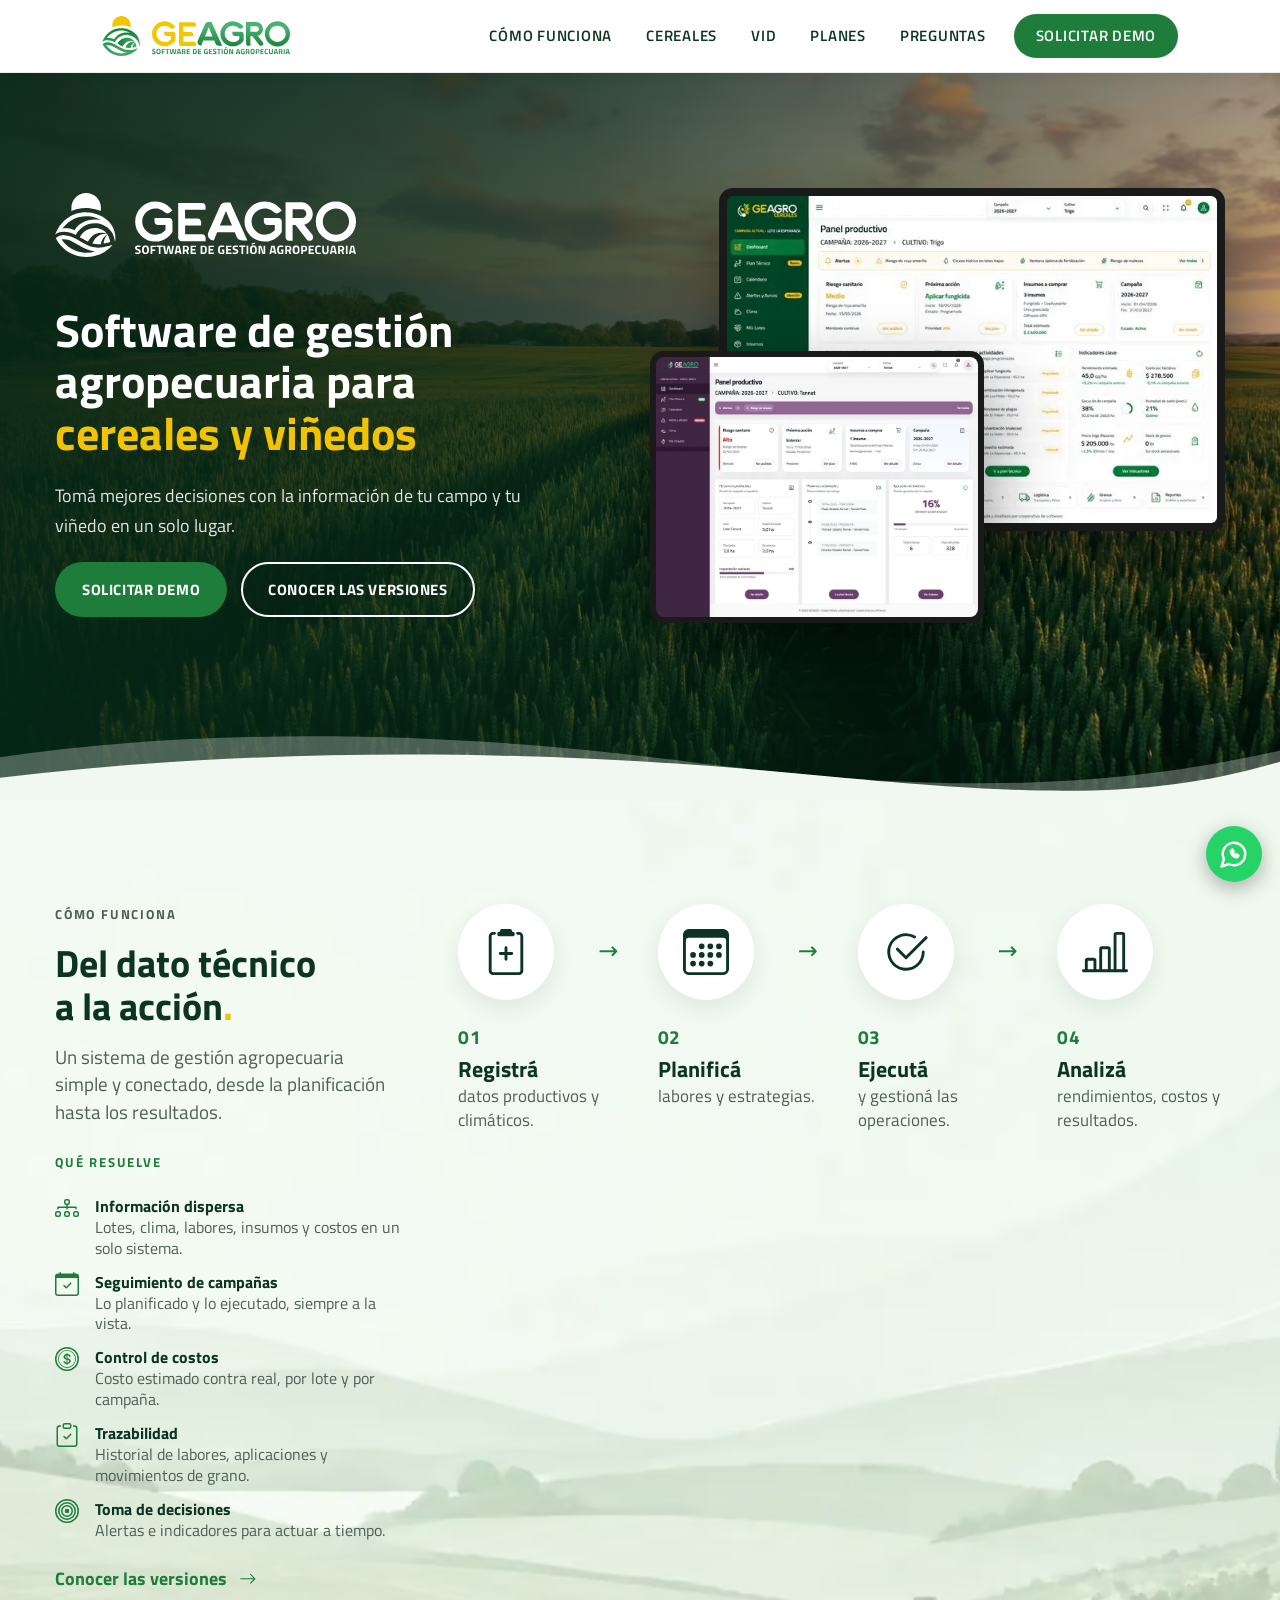
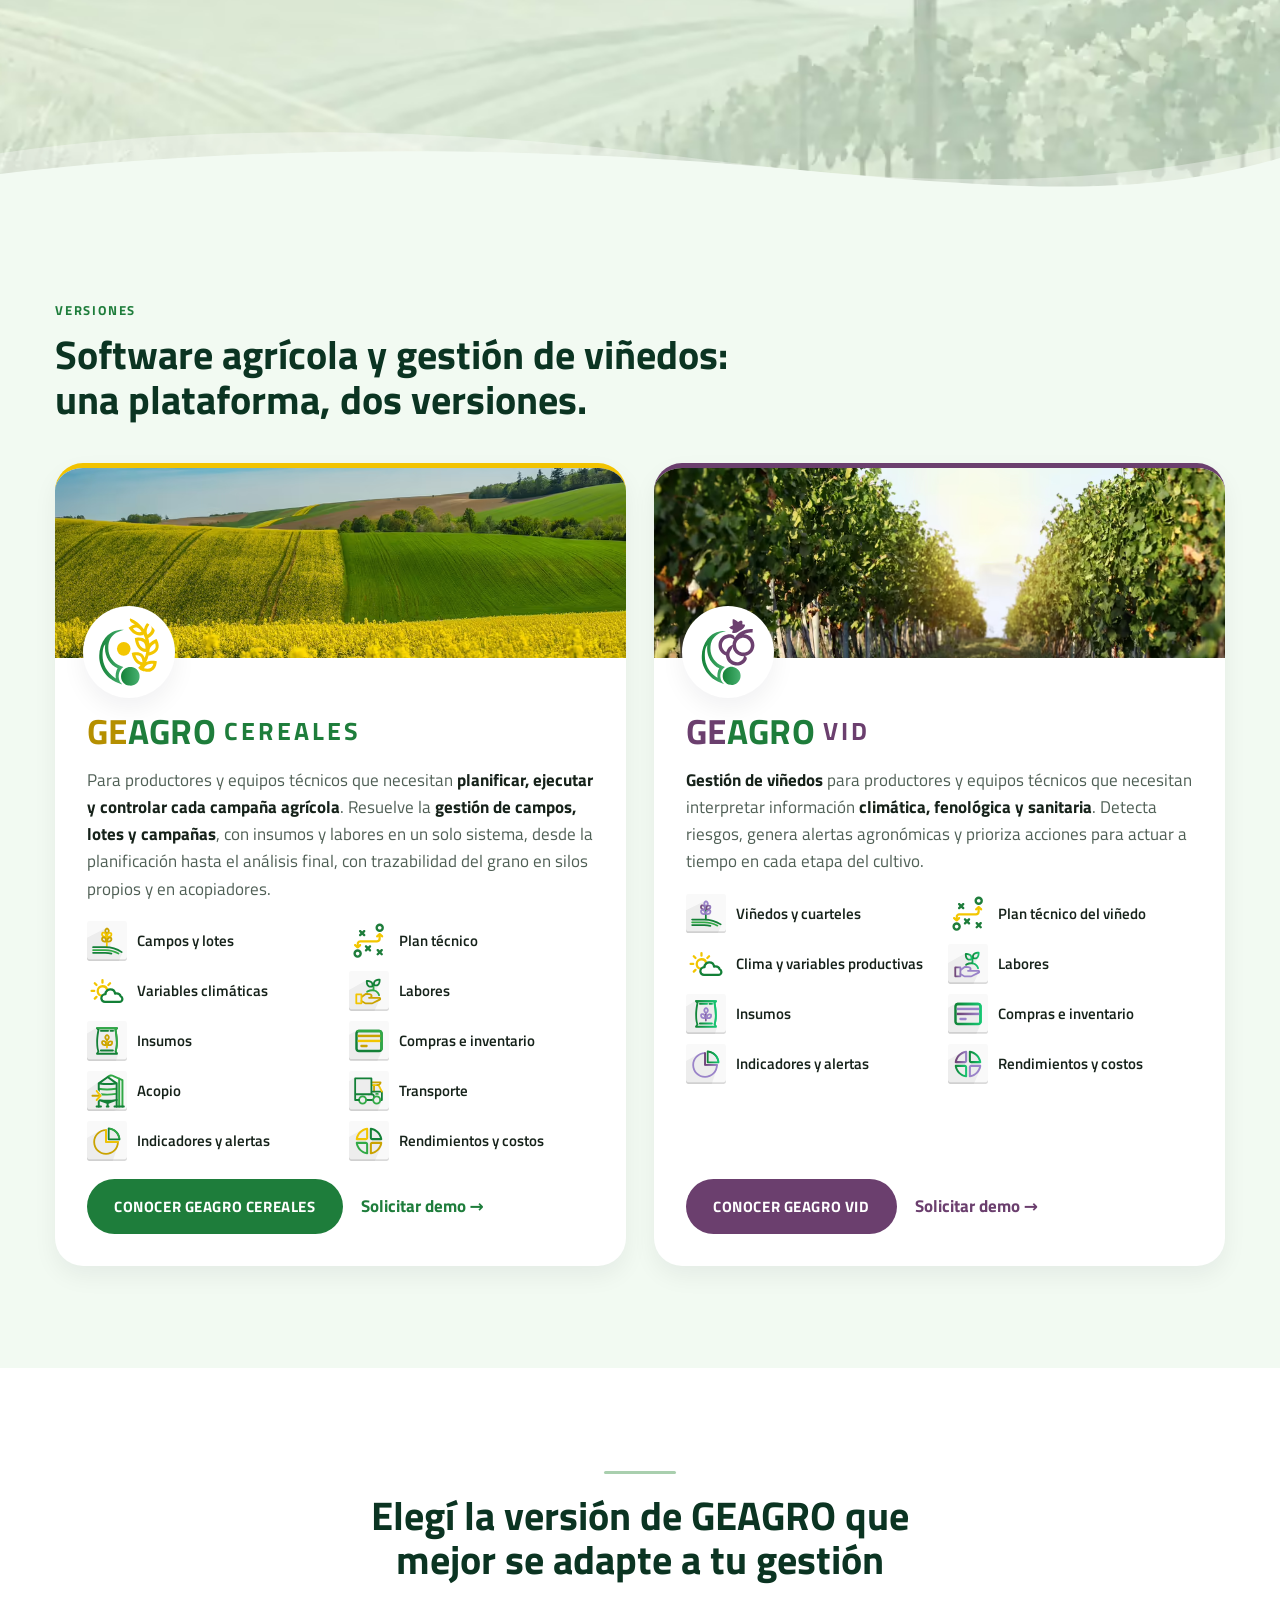
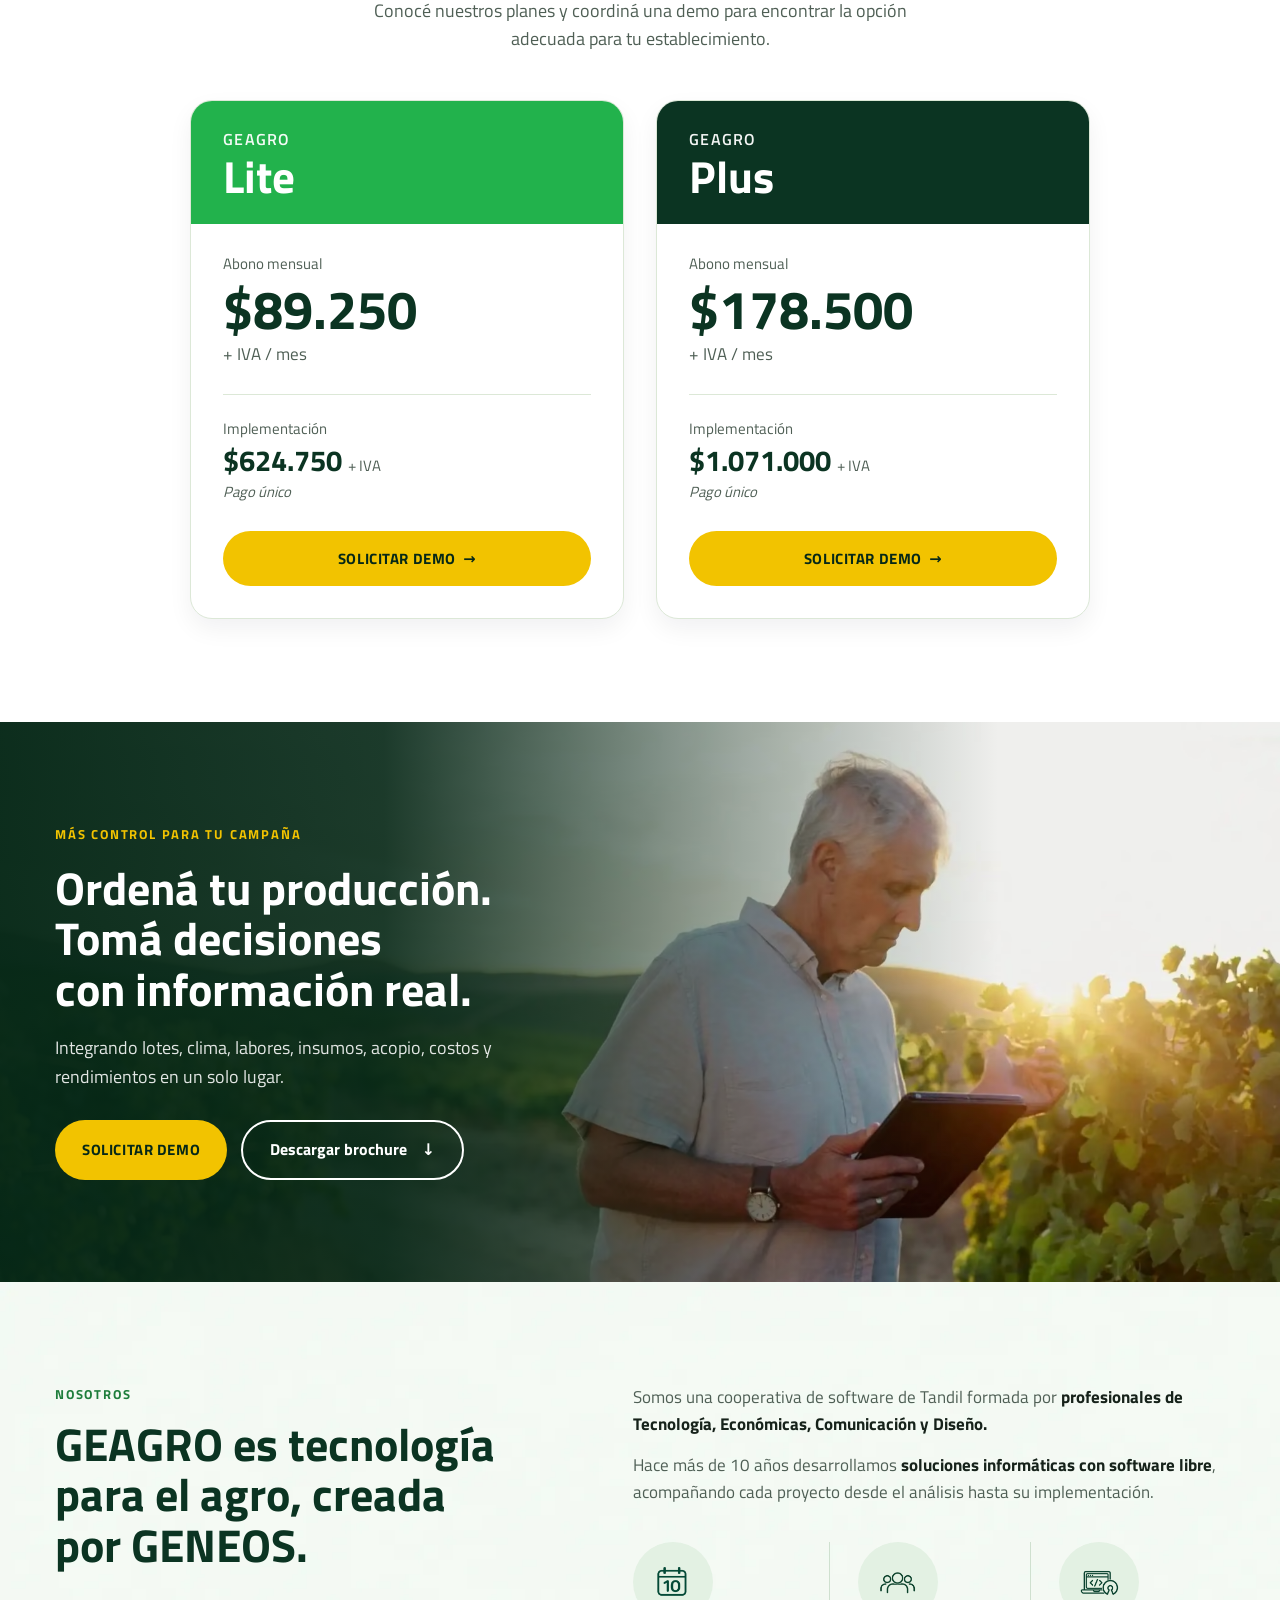
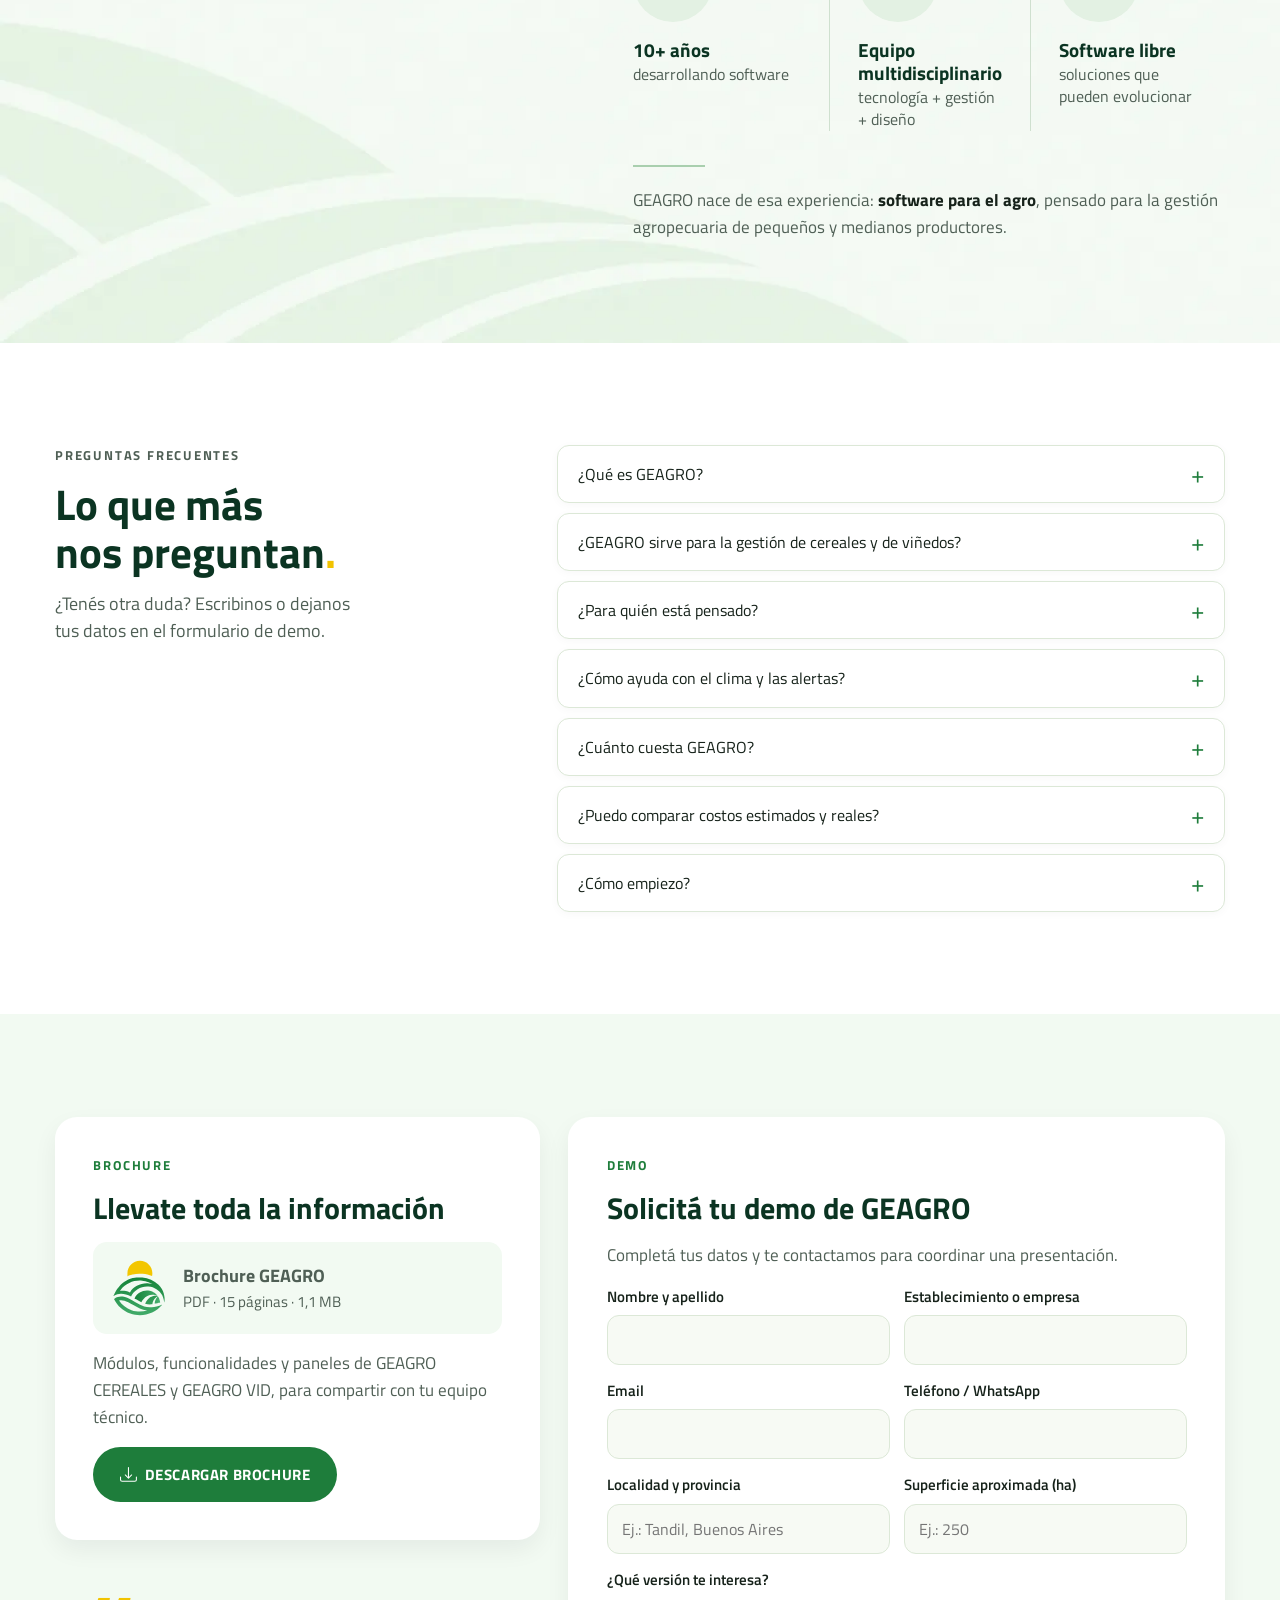
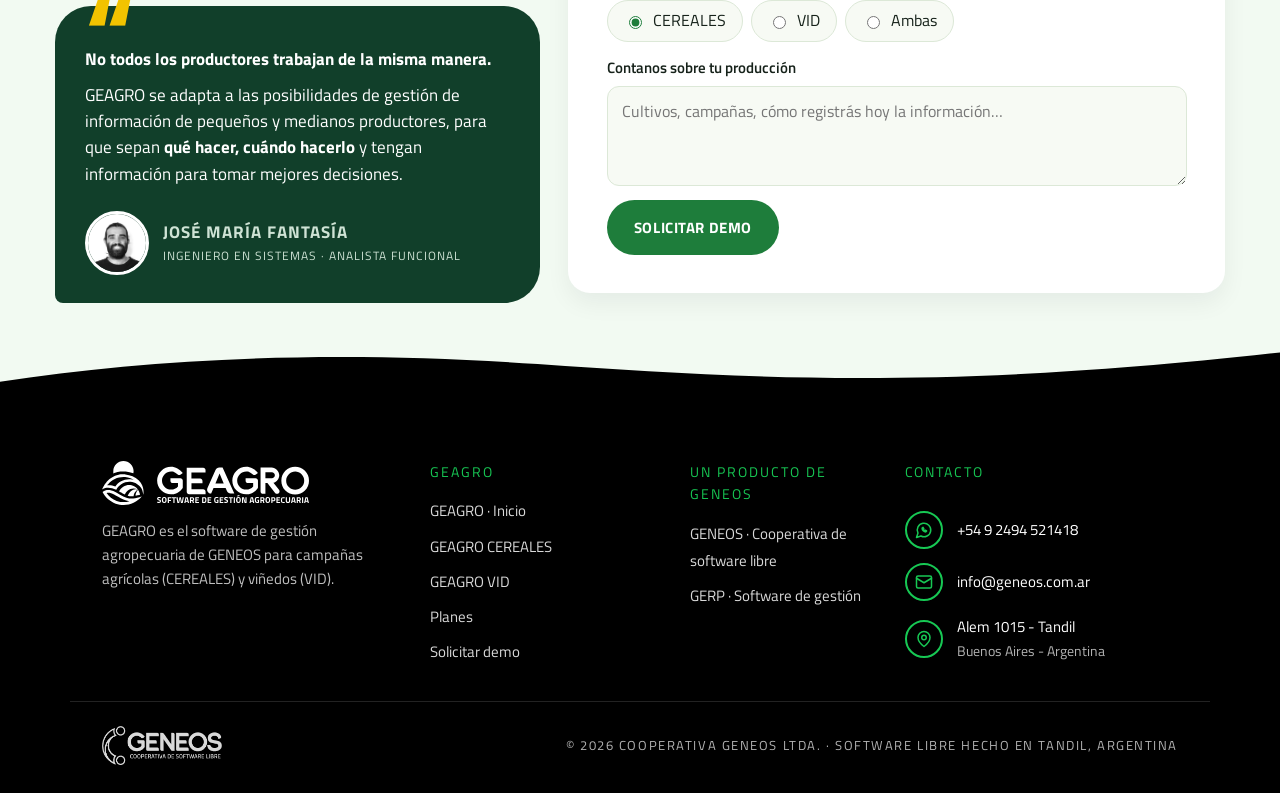
==== commit 43bfb7cd: "Contacto desde la configuración compartida y estilos comunes actualizados Co-Authored-By: Claude Opu" ====
--- a/index.html
+++ b/index.html
@@ -20,8 +20,8 @@
   <meta name="twitter:image" content="https://geagro.ar/assets/images/shared/og-image.jpg">
 <meta name="twitter:image:alt" content="GEAGRO, software de gestión agropecuaria para cereales y viñedos">  <meta name="theme-color" content="#ffffff">
   <link rel="icon" href="favicon.ico" sizes="48x48">
-  <link rel="icon" type="image/svg+xml" href="assets/GEAGRO.svg">
   <link rel="icon" type="image/png" sizes="32x32" href="assets/icons/favicon/favicon-32x32.png">
+  <link rel="icon" type="image/png" sizes="16x16" href="assets/icons/favicon/favicon-16x16.png">
   <link rel="apple-touch-icon" sizes="180x180" href="assets/icons/favicon/apple-touch-icon.png">
   <link rel="manifest" href="assets/icons/favicon/site.webmanifest">
   <link rel="preload" href="assets/fonts/titillium-web-latin-400-normal.woff2" as="font" type="font/woff2" crossorigin>
@@ -548,7 +548,7 @@
       <address class="footer-contact">
         <p class="footer-title">Contacto</p>
         <a class="footer-item" href="https://wa.me/5492494521418" target="_blank" rel="noopener"><span class="footer-icon"><svg class="icon" aria-hidden="true" focusable="false" viewBox="0 0 24 24" fill="none" stroke="currentColor" stroke-width="2" stroke-linecap="round" stroke-linejoin="round"><path d="M7.9 20A9 9 0 1 0 4 16.1L2 22z"/><path d="M9.5 9.5c0 2.8 2.2 5 5 5l1-1.2-1.6-1-1 .7a3.6 3.6 0 0 1-1.9-1.9l.7-1-1-1.6z"/></svg>
-</span><span>+549 2494 521418</span></a>
+</span><span>+54 9 2494 521418</span></a>
         <a class="footer-item" href="mailto:info@geneos.com.ar"><span class="footer-icon"><svg class="icon" aria-hidden="true" focusable="false" viewBox="0 0 24 24" fill="none" stroke="currentColor" stroke-width="2" stroke-linecap="round" stroke-linejoin="round"><rect x="2" y="4" width="20" height="16" rx="2"/><path d="m22 7-10 6L2 7"/></svg>
 </span><span>info@geneos.com.ar</span></a>
         <a class="footer-item" href="https://maps.app.goo.gl/SG3oBGYpz7ttdvbB8" target="_blank" rel="noopener"><span class="footer-icon"><svg class="icon" aria-hidden="true" focusable="false" viewBox="0 0 24 24" fill="none" stroke="currentColor" stroke-width="2" stroke-linecap="round" stroke-linejoin="round"><path d="M20 10c0 6-8 12-8 12s-8-6-8-12a8 8 0 0 1 16 0Z"/><circle cx="12" cy="10" r="3"/></svg>
--- a/assets/css/site.css
+++ b/assets/css/site.css
@@ -91,3 +91,85 @@
 
 /* Banda de cierre con dos acciones */
 .pp-band .pp-btn-accent:hover { background: #fff; color: var(--pp-heading); }
+
+/* Tarjetas con ícono a la izquierda en el título */
+.pp-cols-grid .pp-card h3 .icon { width: 34px; height: 34px; color: var(--pp-accent); flex: none; }
+
+/* =========================================================
+   GERP: tarjetas de planes con ícono, comparador y landings de plan
+   ========================================================= */
+.pp-plan-x .pp-plan-head { display: flex; align-items: center; gap: 18px; }
+.pp-plan-icon { flex: none; width: 68px; height: 68px; border-radius: 50%; background: #fff; display: grid; place-items: center; box-shadow: 0 6px 16px rgba(0,0,0,.18); }
+.pp-plan-icon img { width: 44px; height: auto; }
+.pp-plan-x .pp-plan-sub { font-size: .95rem; }
+.pp-plan-x .pp-plan-feats .icon { color: var(--pp-plan-color); }
+.pp-plan-x .pp-plan-impl-tax { font-size: .9rem; }
+.pp-plan-actions { margin-top: auto; display: grid; gap: 14px; justify-items: center; }
+.pp-plan-actions .pp-plan-cta { width: 100%; }
+.pp-plan-more { font-weight: 700; color: var(--pp-plan-color); }
+.pp-plan-more:hover { text-decoration: underline; text-underline-offset: 3px; }
+.pp-plan-x .pp-plan-body > :nth-last-child(2) { margin-bottom: 28px !important; }
+@media (max-width: 400px) { .pp-plan-icon { width: 56px; height: 56px; } .pp-plan-icon img { width: 36px; } }
+
+/* Comparador */
+.pp-cmp-section { background: #fff; padding-top: 0; }
+.pp-cmp { max-width: 980px; margin: 0 auto; }
+.pp-cmp-table { width: 100%; border-collapse: separate; border-spacing: 0; font-size: 1rem; }
+.pp-cmp-table th, .pp-cmp-table td { padding: 13px 14px; border-bottom: 1px solid var(--pp-border); text-align: center; vertical-align: middle; }
+.pp-cmp-table tbody th[scope="row"] { text-align: left; font-weight: 600; color: var(--pp-text); width: 40%; }
+.pp-cmp-table thead th { position: sticky; top: var(--header-h); z-index: 3; background: #fff; border-bottom: 3px solid var(--pp-plan-color, var(--pp-border)); color: var(--pp-plan-color); font-weight: 700; letter-spacing: .08em; }
+.pp-cmp-table thead th img { display: block; margin: 0 auto 6px; width: 34px; height: auto; }
+.pp-cmp-table th.is-current, .pp-cmp-table td.is-current { background: var(--pp-soft); }
+.pp-cmp-group th { text-align: left !important; font-size: .78rem; font-weight: 700; letter-spacing: .14em; text-transform: uppercase; color: var(--pp-muted); background: var(--pp-bg); padding-top: 18px !important; }
+.pp-cmp-yes { display: inline-flex; color: var(--pp-plan-color, var(--pp-accent)); }
+.pp-cmp-yes .icon { width: 24px; height: 24px; }
+.pp-cmp-no { color: #9aa0a8; font-weight: 700; font-size: 1.1rem; }
+.pp-cmp-text { font-size: .93rem; font-weight: 600; color: var(--pp-heading); line-height: 1.3; }
+.pp-cmp-pending { display: inline-block; font-size: .78rem; font-weight: 600; color: #8a5a00; background: #fff4d6; border-radius: 999px; padding: 3px 10px; white-space: nowrap; }
+.pp-cmp-table tfoot td { border-bottom: 0; padding-top: 22px; }
+.pp-cmp-btn { padding: .8em 1.2em; font-size: .82rem; white-space: nowrap; }
+.pp-cmp-more { display: flex; align-items: center; gap: 8px; margin: 22px auto 0; background: none; border: 2px solid var(--pp-border); border-radius: 999px; padding: 10px 22px; font: 700 .95rem var(--font); color: var(--pp-heading); cursor: pointer; }
+.pp-cmp-more:hover { border-color: var(--pp-accent); color: var(--pp-accent); }
+.pp-cmp-more .icon { width: 1em; height: 1em; transform: rotate(90deg); transition: transform .2s; }
+.pp-cmp-more[aria-expanded="true"] .icon { transform: rotate(-90deg); }
+.pp-cmp-more-close, .pp-cmp-more[aria-expanded="true"] .pp-cmp-more-open { display: none; }
+.pp-cmp-more[aria-expanded="true"] .pp-cmp-more-close { display: inline; }
+.pp-cmp.is-collapsed .pp-cmp-advanced { display: none; }
+.pp-cmp-legend { text-align: center; color: var(--pp-muted); font-size: .9rem; margin-top: 18px !important; display: flex; flex-wrap: wrap; gap: 6px; justify-content: center; align-items: center; }
+.pp-cmp-legend .pp-cmp-yes .icon { width: 18px; height: 18px; }
+.pp-cmp-tabs { display: none; }
+@media (max-width: 760px) {
+  .pp-cmp-tabs { display: grid; grid-template-columns: repeat(3, 1fr); gap: 8px; margin-bottom: 14px; position: sticky; top: var(--header-h); z-index: 4; background: #fff; padding: 8px 0; }
+  .pp-cmp-tabs button { display: flex; align-items: center; justify-content: center; gap: 6px; border: 2px solid var(--pp-border); background: #fff; border-radius: 999px; padding: 10px 6px; font: 700 .92rem var(--font); letter-spacing: .06em; color: var(--pp-plan-color); cursor: pointer; }
+  .pp-cmp-tabs button[aria-pressed="true"] { background: var(--pp-plan-color); border-color: var(--pp-plan-color); color: #fff; }
+  .pp-cmp-tabs button[aria-pressed="true"] img { background: #fff; border-radius: 50%; padding: 2px; }
+  .pp-cmp-tabs img { width: 22px; height: auto; }
+  .pp-cmp.has-tabs [data-col] { display: none; }
+  .pp-cmp.has-tabs[data-show="lite"] [data-col="lite"], .pp-cmp.has-tabs[data-show="core"] [data-col="core"], .pp-cmp.has-tabs[data-show="plus"] [data-col="plus"] { display: table-cell; }
+  .pp-cmp.has-tabs thead { display: none; }
+  .pp-cmp-table th, .pp-cmp-table td { padding: 12px 8px; }
+  .pp-cmp-table tbody th[scope="row"] { width: 58%; font-size: .97rem; }
+  .pp-cmp-table tfoot .pp-cmp-feat { display: none; }
+  .pp-cmp.has-tabs tfoot td[data-col] { padding-inline: 0; }
+  .pp-cmp-btn { width: 100%; }
+  .pp-cmp:not(.has-tabs) { overflow-x: auto; }
+}
+
+/* Landing de plan: identidad del plan sobre el tema GERP */
+.pp-plan-page .pp-hero-logo { height: clamp(64px, 7vw, 92px); }
+.pp-fit { display: grid; grid-template-columns: 1fr minmax(0, 420px); gap: clamp(32px, 5vw, 64px); align-items: start; }
+.pp-fit-copy { display: grid; gap: 18px; }
+.pp-fit-copy > p:not(.pp-eyebrow) { color: var(--pp-muted); font-size: 1.12rem; }
+.pp-fit .pp-plan { grid-row: auto; display: flex; flex-direction: column; }
+@media (max-width: 900px) { .pp-fit { grid-template-columns: 1fr; } .pp-fit .pp-plan { max-width: 460px; } }
+.pp-others { display: grid; grid-template-columns: 1fr 1fr; gap: 24px; max-width: 900px; margin: 0 auto; }
+.pp-other { display: grid; grid-template-columns: 64px 1fr; gap: 6px 18px; align-items: center; background: #fff; border: 1px solid var(--pp-border); border-top: 4px solid var(--pp-plan-color); border-radius: var(--radius-md); padding: 24px; box-shadow: var(--shadow-sm); color: inherit; transition: transform .2s, box-shadow .2s; }
+.pp-other:hover { transform: translateY(-3px); box-shadow: var(--shadow-md); }
+.pp-other img { grid-row: span 3; width: 60px; height: auto; }
+.pp-other b { font-size: 1.3rem; color: var(--pp-plan-color); letter-spacing: .06em; }
+.pp-other span { color: var(--pp-muted); line-height: 1.35; }
+.pp-other em { font-style: normal; font-weight: 700; color: var(--pp-heading); }
+@media (max-width: 700px) { .pp-others { grid-template-columns: 1fr; } }
+.pp-testimonials { display: grid; grid-template-columns: repeat(auto-fit, minmax(260px, 1fr)); gap: 22px; }
+.pp-fit-links { display: flex; flex-wrap: wrap; gap: 10px 28px; }
+.pp-fit-links .pp-more { font-size: 1rem; }
